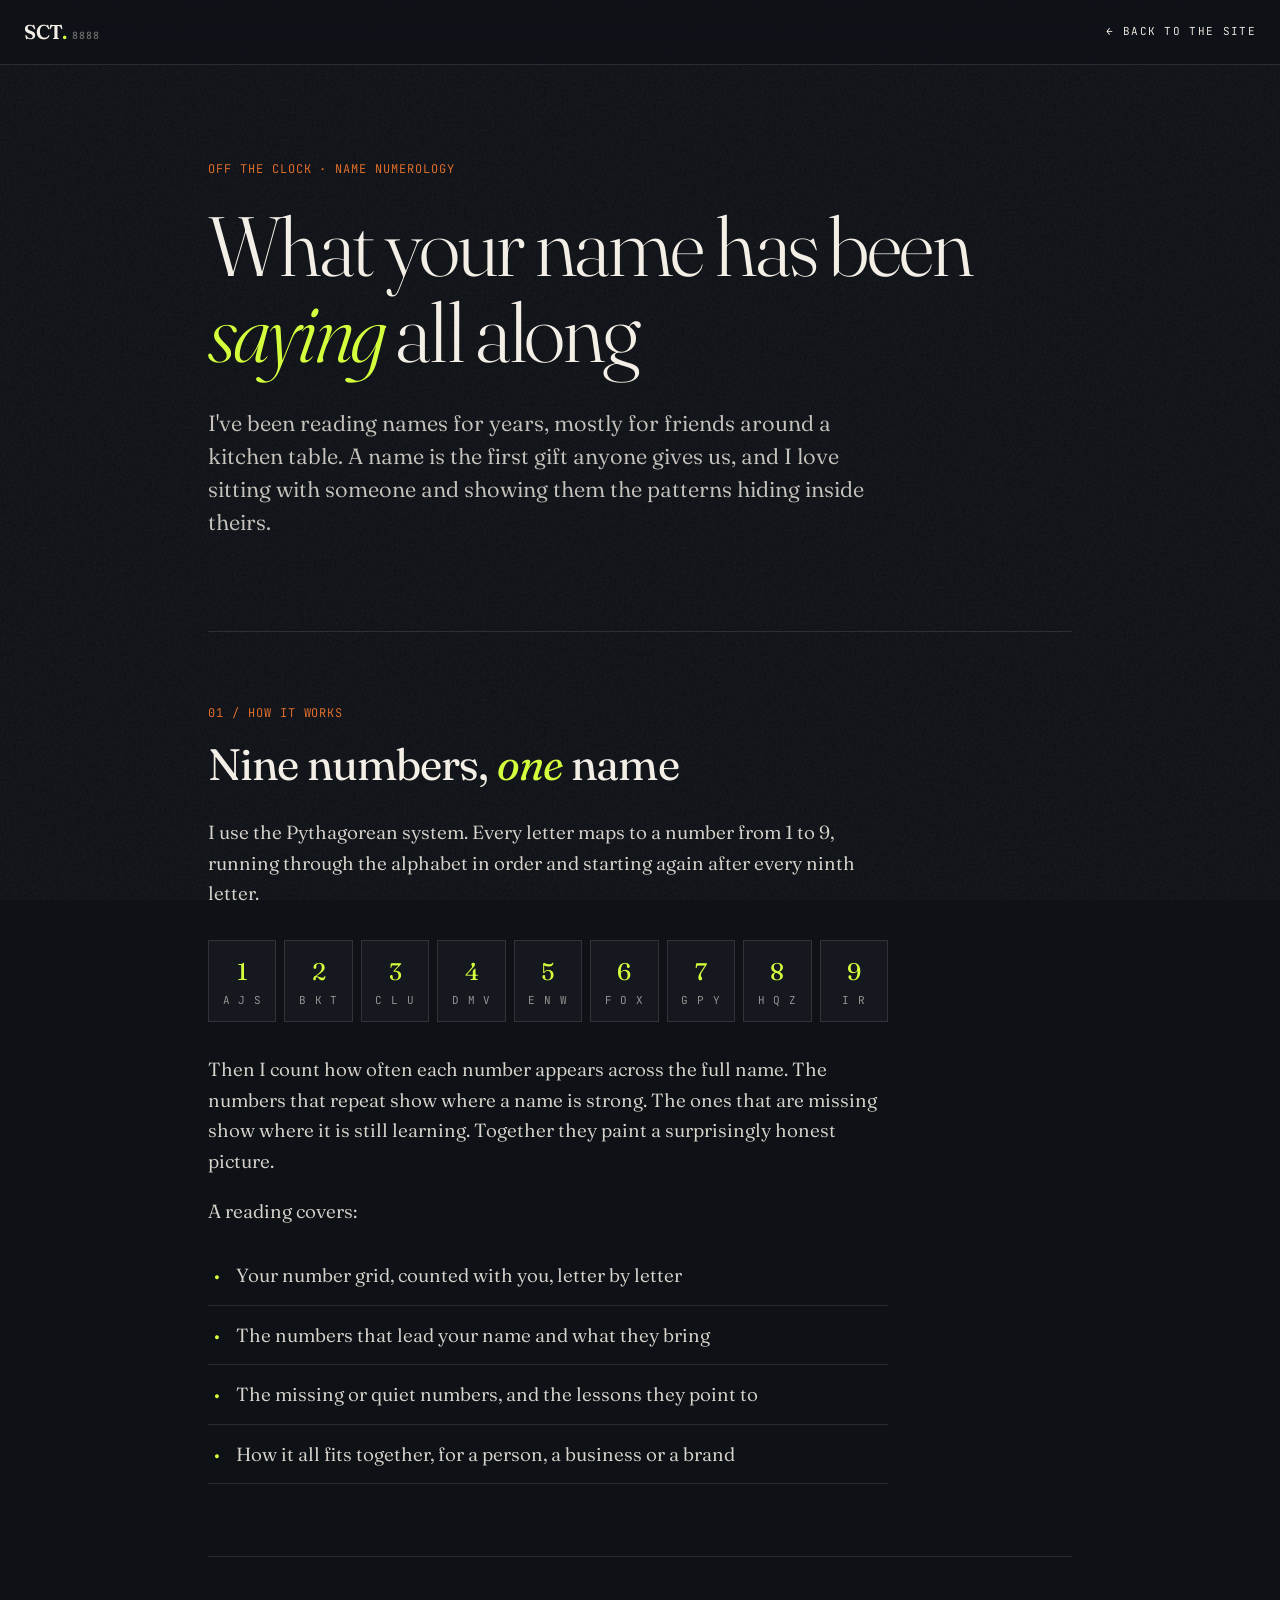
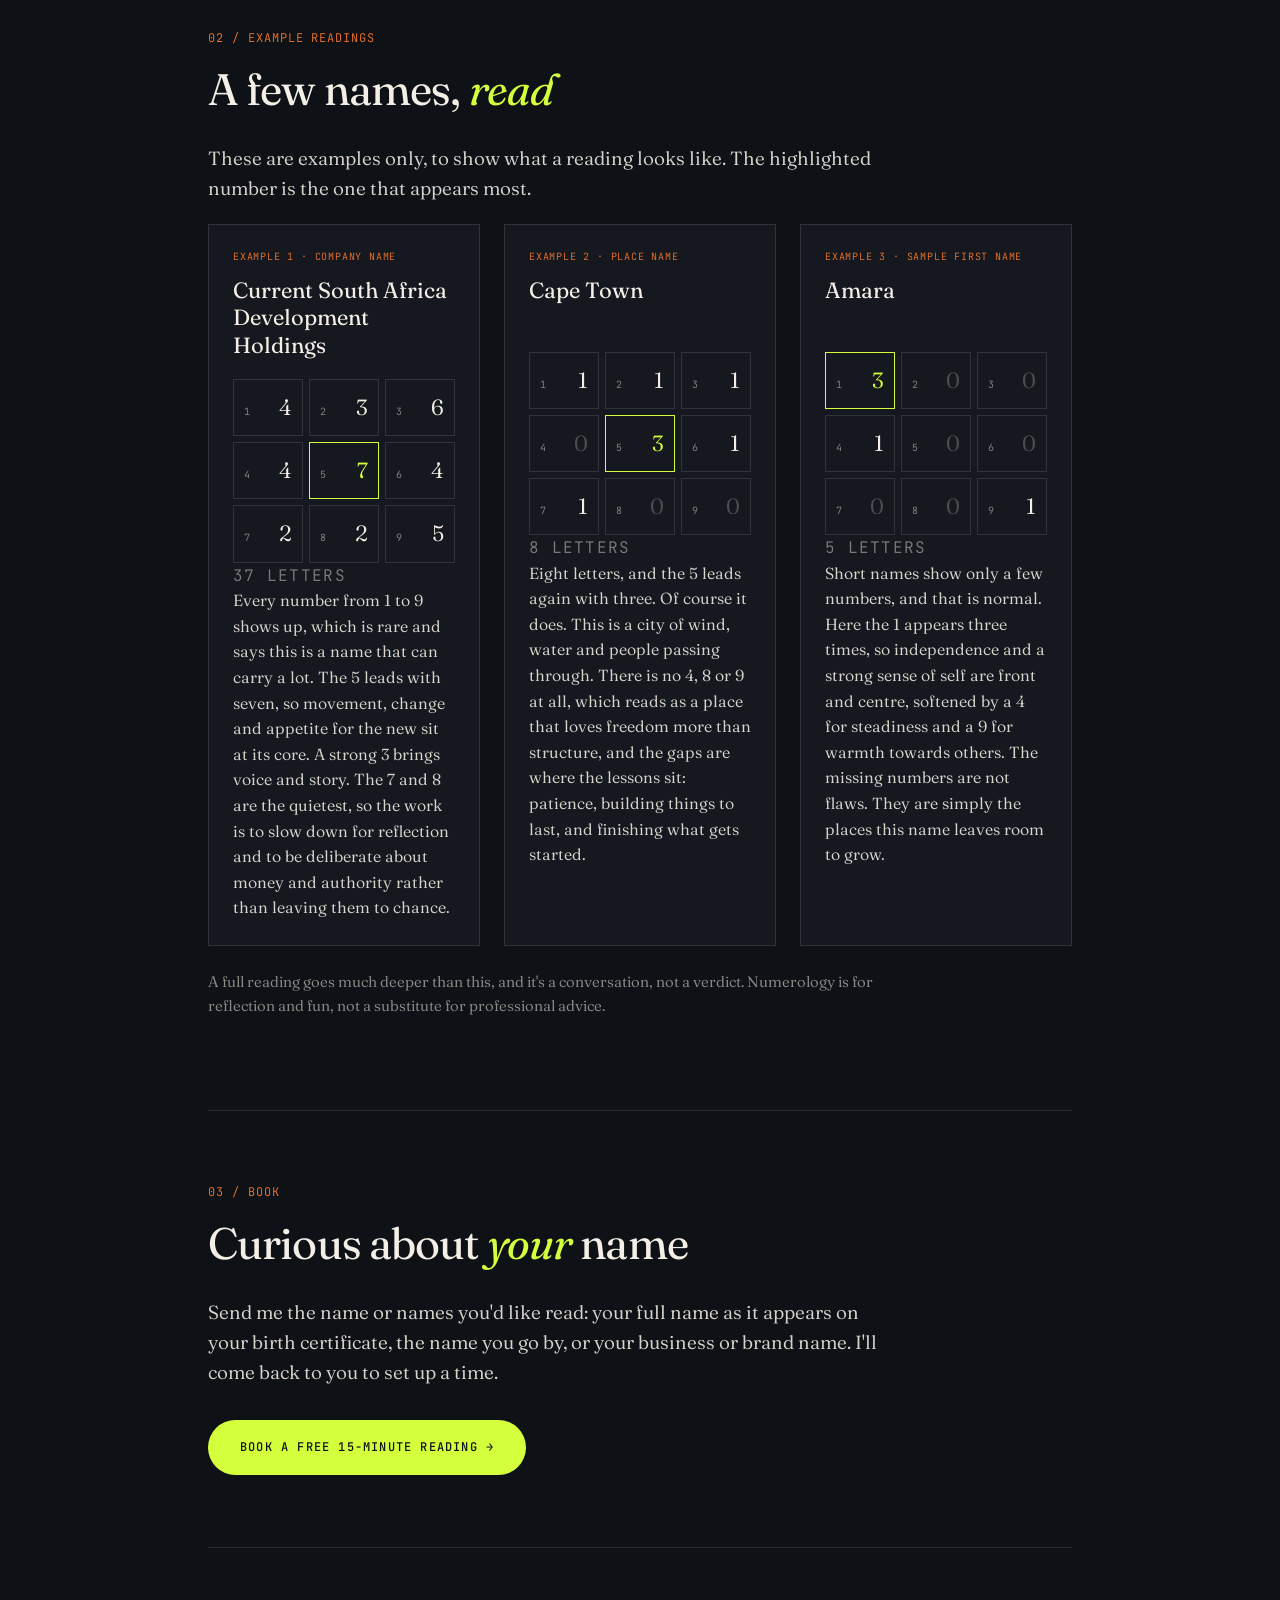
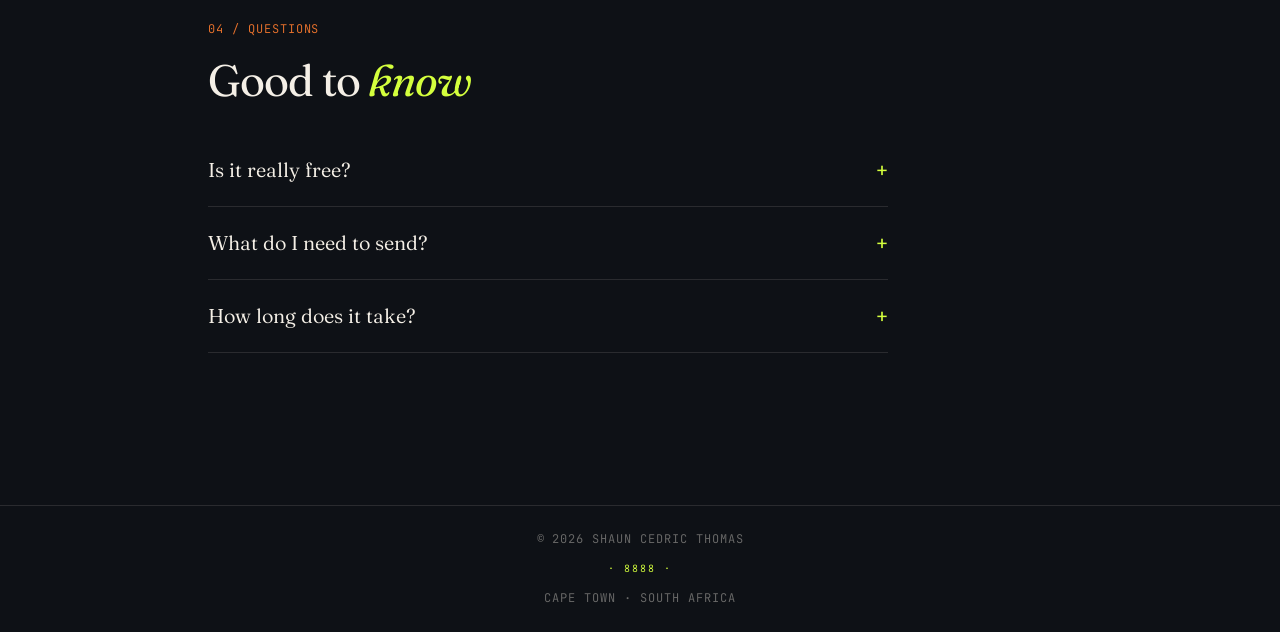
==== numerology/index.html @ f0918542 "Draft: standalone /numerology page and subtle Off the Clock link" ====
<!DOCTYPE html>
<html lang="en">
<head>
<meta charset="UTF-8" />
<meta name="viewport" content="width=device-width, initial-scale=1.0" />
<meta name="color-scheme" content="dark" />
<meta name="theme-color" content="#0E1116" />
<meta name="robots" content="noindex" />
<title>Name numerology readings | Shaun Cedric Thomas</title>
<meta name="description" content="Free 15-minute name numerology readings with Shaun Cedric Thomas, using the Pythagorean system." />
<link rel="canonical" href="https://shauncedricthomas.com/numerology/" />
<link rel="icon" type="image/png" sizes="32x32" href="../images/favicon-32.png" />
<link rel="apple-touch-icon" sizes="180x180" href="../images/apple-touch-icon.png" />
<link rel="preconnect" href="https://fonts.googleapis.com">
<link rel="preconnect" href="https://fonts.gstatic.com" crossorigin>
<link href="https://fonts.googleapis.com/css2?family=Fraunces:ital,opsz,wght@0,9..144,300..900;1,9..144,300..900&family=JetBrains+Mono:wght@400;500&display=swap" rel="stylesheet">
<style>
  :root { --ink:#0E1116; --paper:#F4EFE6; --acid:#D4FF3D; --amber:#E8722C; --line:rgba(244,239,230,0.12); color-scheme: dark; }
  * { box-sizing: border-box; margin: 0; padding: 0; }
  html { scroll-behavior: smooth; background: #0E1116; }
  body { background: var(--ink) !important; color: var(--paper) !important; font-family: 'Fraunces', Georgia, serif; font-weight: 350; font-size: 19px; line-height: 1.6; overflow-x: hidden; -webkit-font-smoothing: antialiased; }
  body::before { content:''; position:fixed; inset:0; pointer-events:none; z-index:1; opacity:0.06; background-image:url("data:image/svg+xml;utf8,<svg viewBox='0 0 400 400' xmlns='http://www.w3.org/2000/svg'><filter id='n'><feTurbulence type='fractalNoise' baseFrequency='0.9'/></filter><rect width='100%25' height='100%25' filter='url(%23n)'/></svg>"); }
  .mono { font-family: 'JetBrains Mono', monospace; font-size: 12px; letter-spacing: 0.08em; text-transform: uppercase; }
  nav { position: fixed; top:0; left:0; right:0; z-index:100; padding: 24px 48px; display:flex; justify-content:space-between; align-items:center; backdrop-filter: blur(12px); background: rgba(14,17,22,0.7); border-bottom: 1px solid var(--line); }
  .logo { font-family: 'Fraunces', serif; font-weight: 600; font-size: 20px; letter-spacing: -0.02em; color: var(--paper); text-decoration: none; }
  .logo span { color: var(--acid); }
  .logo small { font-family: 'JetBrains Mono', monospace; font-size: 10px; color: rgba(244,239,230,0.4); margin-left: 6px; letter-spacing: 0.1em; }
  .back-link { color: var(--paper); text-decoration: none; font-family: 'JetBrains Mono', monospace; font-size: 11px; letter-spacing: 0.12em; text-transform: uppercase; transition: color 0.3s ease; }
  .back-link:hover { color: var(--acid); }
  footer { padding: 32px 48px; border-top: 1px solid var(--line); display: flex; justify-content: space-between; align-items: center; color: rgba(244,239,230,0.4); position: relative; z-index: 2; }
  .signature { color: var(--acid); font-family: 'JetBrains Mono', monospace; font-size: 10px; letter-spacing: 0.2em; }
    nav { padding: 16px 24px; }
    footer { padding: 24px; flex-direction: column; gap: 12px; text-align: center; }
  nav { justify-content: space-between; }
  main { max-width: 960px; margin: 0 auto; padding: 160px 48px 80px; position: relative; z-index: 2; }
  .eyebrow { color: var(--amber); margin-bottom: 24px; display: block; }
  h1 { font-family: 'Fraunces', serif; font-weight: 300; font-size: clamp(44px, 7vw, 84px); line-height: 1.02; letter-spacing: -0.03em; margin-bottom: 32px; }
  h1 em, h2 em { font-style: italic; color: var(--acid); }
  .intro { font-size: 22px; line-height: 1.5; color: rgba(244,239,230,0.8); max-width: 680px; }
  section { padding: 72px 0; border-top: 1px solid var(--line); }
  section:first-of-type { border-top: 0; padding-top: 0; }
  .section-num { color: var(--amber); margin-bottom: 16px; display: block; }
  h2 { font-family: 'Fraunces', serif; font-weight: 400; font-size: clamp(30px, 4vw, 44px); line-height: 1.15; letter-spacing: -0.02em; margin-bottom: 28px; }
  section p { max-width: 680px; color: rgba(244,239,230,0.88); margin-bottom: 20px; }
  .map { display: grid; grid-template-columns: repeat(9, 1fr); gap: 8px; margin: 32px 0; max-width: 680px; }
  .map div { border: 1px solid var(--line); padding: 12px 6px; text-align: center; background: #15191F; }
  .map b { display: block; font-family: 'Fraunces', serif; font-weight: 400; font-size: 24px; color: var(--acid); }
  .map span { font-family: 'JetBrains Mono', monospace; font-size: 11px; color: rgba(244,239,230,0.6); letter-spacing: 0.08em; line-height: 1.6; display: block; }
  .covers { list-style: none; max-width: 680px; }
  .covers li { padding: 14px 0 14px 28px; border-bottom: 1px solid var(--line); position: relative; color: rgba(244,239,230,0.88); }
  .covers li::before { content: '·'; position: absolute; left: 6px; color: var(--acid); font-weight: 700; }
  .examples { display: grid; grid-template-columns: repeat(3, 1fr); gap: 24px; margin-top: 16px; }
  .example { border: 1px solid var(--line); background: #15191F; padding: 24px; transition: transform 0.4s ease, border-color 0.4s ease; }
  .example:hover { transform: translateY(-4px); border-color: var(--acid); }
  .example-label { color: var(--amber); font-size: 10px; margin-bottom: 12px; }
  .example h3 { font-family: 'Fraunces', serif; font-weight: 400; font-size: 22px; line-height: 1.25; margin-bottom: 20px; min-height: 2.5em; }
  .grid { display: grid; grid-template-columns: repeat(3, 1fr); gap: 6px; }
  .cell { border: 1px solid var(--line); padding: 10px; display: flex; justify-content: space-between; align-items: baseline; }
  .cell .num { color: rgba(244,239,230,0.5); font-size: 10px; }
  .cell .count { font-family: 'Fraunces', serif; font-size: 22px; color: var(--paper); }
  .cell.empty .count { color: rgba(244,239,230,0.25); }
  .cell.peak { border-color: var(--acid); }
  .cell.peak .count { color: var(--acid); }
  .letters { color: rgba(244,239,230,0.45); font-size: 10px; margin: 12px 0 16px; }
  .example p { font-size: 16px; line-height: 1.6; margin: 0; }
  .note { font-size: 15px; color: rgba(244,239,230,0.55); margin-top: 24px; }
  .cta { text-align: left; }
  .cta-button { display: inline-flex; align-items: center; gap: 12px; padding: 18px 32px; border-radius: 100px; background: var(--acid); color: var(--ink); text-decoration: none; font-family: 'JetBrains Mono', monospace; font-size: 12px; letter-spacing: 0.1em; text-transform: uppercase; font-weight: 500; transition: transform 0.3s ease; margin-top: 12px; }
  .cta-button:hover { transform: translateY(-2px); }
  details { border-bottom: 1px solid var(--line); max-width: 680px; }
  summary { cursor: pointer; padding: 20px 0; font-size: 20px; list-style: none; display: flex; justify-content: space-between; gap: 16px; }
  summary::-webkit-details-marker { display: none; }
  summary::after { content: '+'; color: var(--acid); font-family: 'JetBrains Mono', monospace; }
  details[open] summary::after { content: '−'; }
  details p { padding-bottom: 20px; margin: 0; font-size: 17px; }
  @media (max-width: 880px) { .examples { grid-template-columns: 1fr; } .example h3 { min-height: 0; } }
  @media (max-width: 720px) {
    nav { padding: 16px 24px; }
    main { padding: 120px 24px 60px; }
    .intro { font-size: 18px; }
    section { padding: 56px 0; }
    .map { grid-template-columns: repeat(3, 1fr); }
    footer { padding: 24px; flex-direction: column; gap: 12px; text-align: center; }
  }

</style>
</head>
<body>
<nav><a href="../" class="logo">SCT<span>.</span><small>8888</small></a><a href="../#off-clock" class="back-link">← Back to the site</a></nav>
<main>
  <section class="hero" aria-labelledby="hero-heading">
    <span class="mono eyebrow">Off the clock · Name numerology</span>
    <h1 id="hero-heading">What your name has been <em>saying</em> all along</h1>
    <p class="intro">I've been reading names for years, mostly for friends around a kitchen table. A name is the first gift anyone gives us, and I love sitting with someone and showing them the patterns hiding inside theirs.</p>
  </section>

  <section aria-labelledby="how-heading">
    <span class="mono section-num">01 / How it works</span>
    <h2 id="how-heading">Nine numbers, <em>one</em> name</h2>
    <p>I use the Pythagorean system. Every letter maps to a number from 1 to 9, running through the alphabet in order and starting again after every ninth letter.</p>
    <div class="map" aria-label="Pythagorean letter chart">
      <div><b>1</b><span>A J S</span></div><div><b>2</b><span>B K T</span></div><div><b>3</b><span>C L U</span></div>
      <div><b>4</b><span>D M V</span></div><div><b>5</b><span>E N W</span></div><div><b>6</b><span>F O X</span></div>
      <div><b>7</b><span>G P Y</span></div><div><b>8</b><span>H Q Z</span></div><div><b>9</b><span>I R</span></div>
    </div>
    <p>Then I count how often each number appears across the full name. The numbers that repeat show where a name is strong. The ones that are missing show where it is still learning. Together they paint a surprisingly honest picture.</p>
    <p>A reading covers:</p>
    <ul class="covers">
      <li>Your number grid, counted with you, letter by letter</li>
      <li>The numbers that lead your name and what they bring</li>
      <li>The missing or quiet numbers, and the lessons they point to</li>
      <li>How it all fits together, for a person, a business or a brand</li>
    </ul>
  </section>

  <section aria-labelledby="examples-heading">
    <span class="mono section-num">02 / Example readings</span>
    <h2 id="examples-heading">A few names, <em>read</em></h2>
    <p>These are examples only, to show what a reading looks like. The highlighted number is the one that appears most.</p>
    <div class="examples">
      <article class="example">
        <div class="mono example-label">Example 1 · Company name</div>
        <h3>Current South Africa Development Holdings</h3>
        <div class="grid" role="img" aria-label="Counts for numbers 1 to 9: 4, 3, 6, 4, 7, 4, 2, 2, 5"><div class="cell"><span class="mono num">1</span><span class="count">4</span></div><div class="cell"><span class="mono num">2</span><span class="count">3</span></div><div class="cell"><span class="mono num">3</span><span class="count">6</span></div><div class="cell"><span class="mono num">4</span><span class="count">4</span></div><div class="cell peak"><span class="mono num">5</span><span class="count">7</span></div><div class="cell"><span class="mono num">6</span><span class="count">4</span></div><div class="cell"><span class="mono num">7</span><span class="count">2</span></div><div class="cell"><span class="mono num">8</span><span class="count">2</span></div><div class="cell"><span class="mono num">9</span><span class="count">5</span></div></div><p class="mono letters">37 letters</p>
        <p>Every number from 1 to 9 shows up, which is rare and says this is a name that can carry a lot. The 5 leads with seven, so movement, change and appetite for the new sit at its core. A strong 3 brings voice and story. The 7 and 8 are the quietest, so the work is to slow down for reflection and to be deliberate about money and authority rather than leaving them to chance.</p>
      </article>
      <article class="example">
        <div class="mono example-label">Example 2 · Place name</div>
        <h3>Cape Town</h3>
        <div class="grid" role="img" aria-label="Counts for numbers 1 to 9: 1, 1, 1, 0, 3, 1, 1, 0, 0"><div class="cell"><span class="mono num">1</span><span class="count">1</span></div><div class="cell"><span class="mono num">2</span><span class="count">1</span></div><div class="cell"><span class="mono num">3</span><span class="count">1</span></div><div class="cell empty"><span class="mono num">4</span><span class="count">0</span></div><div class="cell peak"><span class="mono num">5</span><span class="count">3</span></div><div class="cell"><span class="mono num">6</span><span class="count">1</span></div><div class="cell"><span class="mono num">7</span><span class="count">1</span></div><div class="cell empty"><span class="mono num">8</span><span class="count">0</span></div><div class="cell empty"><span class="mono num">9</span><span class="count">0</span></div></div><p class="mono letters">8 letters</p>
        <p>Eight letters, and the 5 leads again with three. Of course it does. This is a city of wind, water and people passing through. There is no 4, 8 or 9 at all, which reads as a place that loves freedom more than structure, and the gaps are where the lessons sit: patience, building things to last, and finishing what gets started.</p>
      </article>
      <article class="example">
        <div class="mono example-label">Example 3 · Sample first name</div>
        <h3>Amara</h3>
        <div class="grid" role="img" aria-label="Counts for numbers 1 to 9: 3, 0, 0, 1, 0, 0, 0, 0, 1"><div class="cell peak"><span class="mono num">1</span><span class="count">3</span></div><div class="cell empty"><span class="mono num">2</span><span class="count">0</span></div><div class="cell empty"><span class="mono num">3</span><span class="count">0</span></div><div class="cell"><span class="mono num">4</span><span class="count">1</span></div><div class="cell empty"><span class="mono num">5</span><span class="count">0</span></div><div class="cell empty"><span class="mono num">6</span><span class="count">0</span></div><div class="cell empty"><span class="mono num">7</span><span class="count">0</span></div><div class="cell empty"><span class="mono num">8</span><span class="count">0</span></div><div class="cell"><span class="mono num">9</span><span class="count">1</span></div></div><p class="mono letters">5 letters</p>
        <p>Short names show only a few numbers, and that is normal. Here the 1 appears three times, so independence and a strong sense of self are front and centre, softened by a 4 for steadiness and a 9 for warmth towards others. The missing numbers are not flaws. They are simply the places this name leaves room to grow.</p>
      </article>
    </div>
    <p class="note">A full reading goes much deeper than this, and it's a conversation, not a verdict. Numerology is for reflection and fun, not a substitute for professional advice.</p>
  </section>

  <section class="cta" aria-labelledby="cta-heading">
    <span class="mono section-num">03 / Book</span>
    <h2 id="cta-heading">Curious about <em>your</em> name</h2>
    <p>Send me the name or names you'd like read: your full name as it appears on your birth certificate, the name you go by, or your business or brand name. I'll come back to you to set up a time.</p>
    <a class="cta-button" href="mailto:shaunthomasconsulting@gmail.com?subject=Free%20numerology%20reading&body=Hi%20Shaun%2C%0A%0AThe%20name(s)%20I%27d%20like%20read%3A%0A%0A">Book a free 15-minute reading →</a>
  </section>

  <section aria-labelledby="faq-heading">
    <span class="mono section-num">04 / Questions</span>
    <h2 id="faq-heading">Good to <em>know</em></h2>
    <details>
      <summary>Is it really free?</summary>
      <p>Yes. It's 15 minutes, there's no payment and no catch. I do it because I enjoy it.</p>
    </details>
    <details>
      <summary>What do I need to send?</summary>
      <p>Just the name or names you want read. For a person, the full birth name works best, plus the name you use every day if it's different. For a business, the registered name and the trading name if they differ.</p>
    </details>
    <details>
      <summary>How long does it take?</summary>
      <p>The reading itself is 15 minutes on a call. I'll usually reply within a few days to find a time that suits you.</p>
    </details>
  </section>
</main>
<footer>
  <div class="mono">© 2026 Shaun Cedric Thomas</div>
  <div class="signature mono">· 8888 ·</div>
  <div class="mono">Cape Town · South Africa</div>
</footer>
</body>
</html>
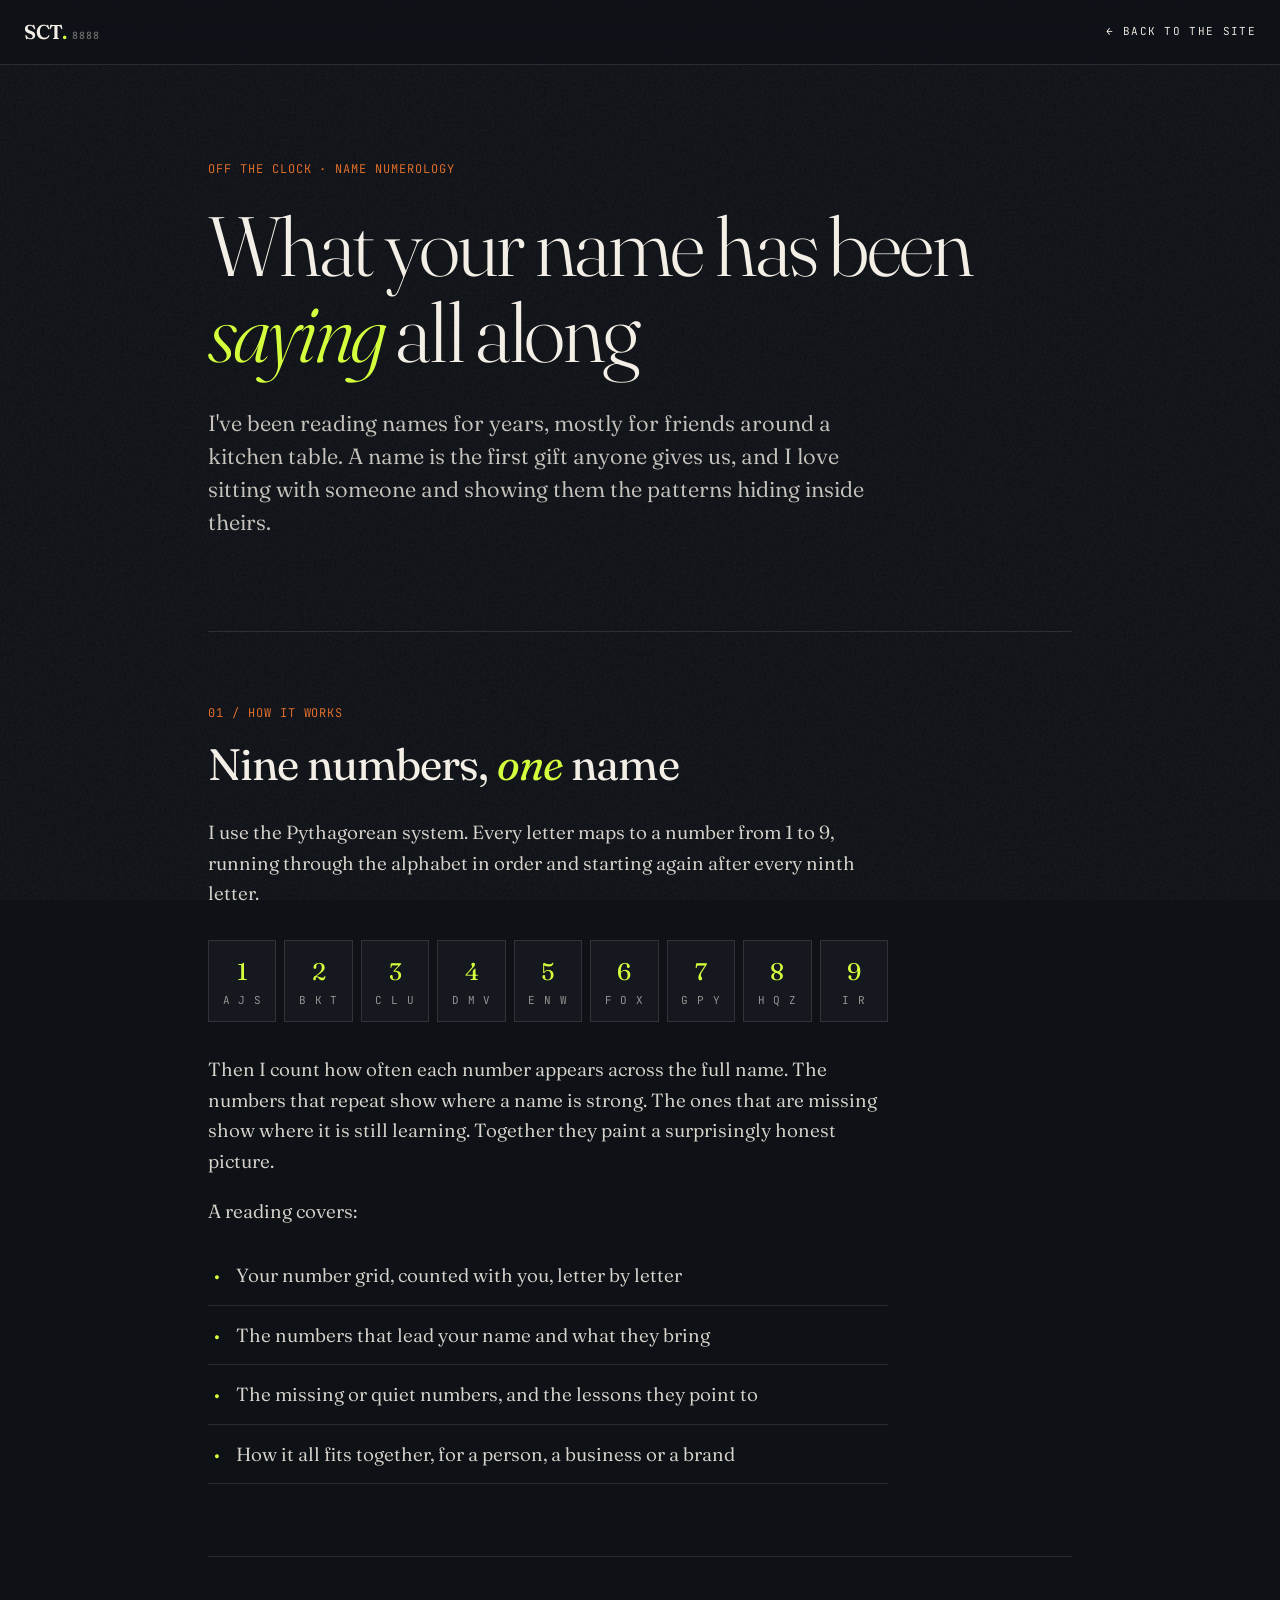
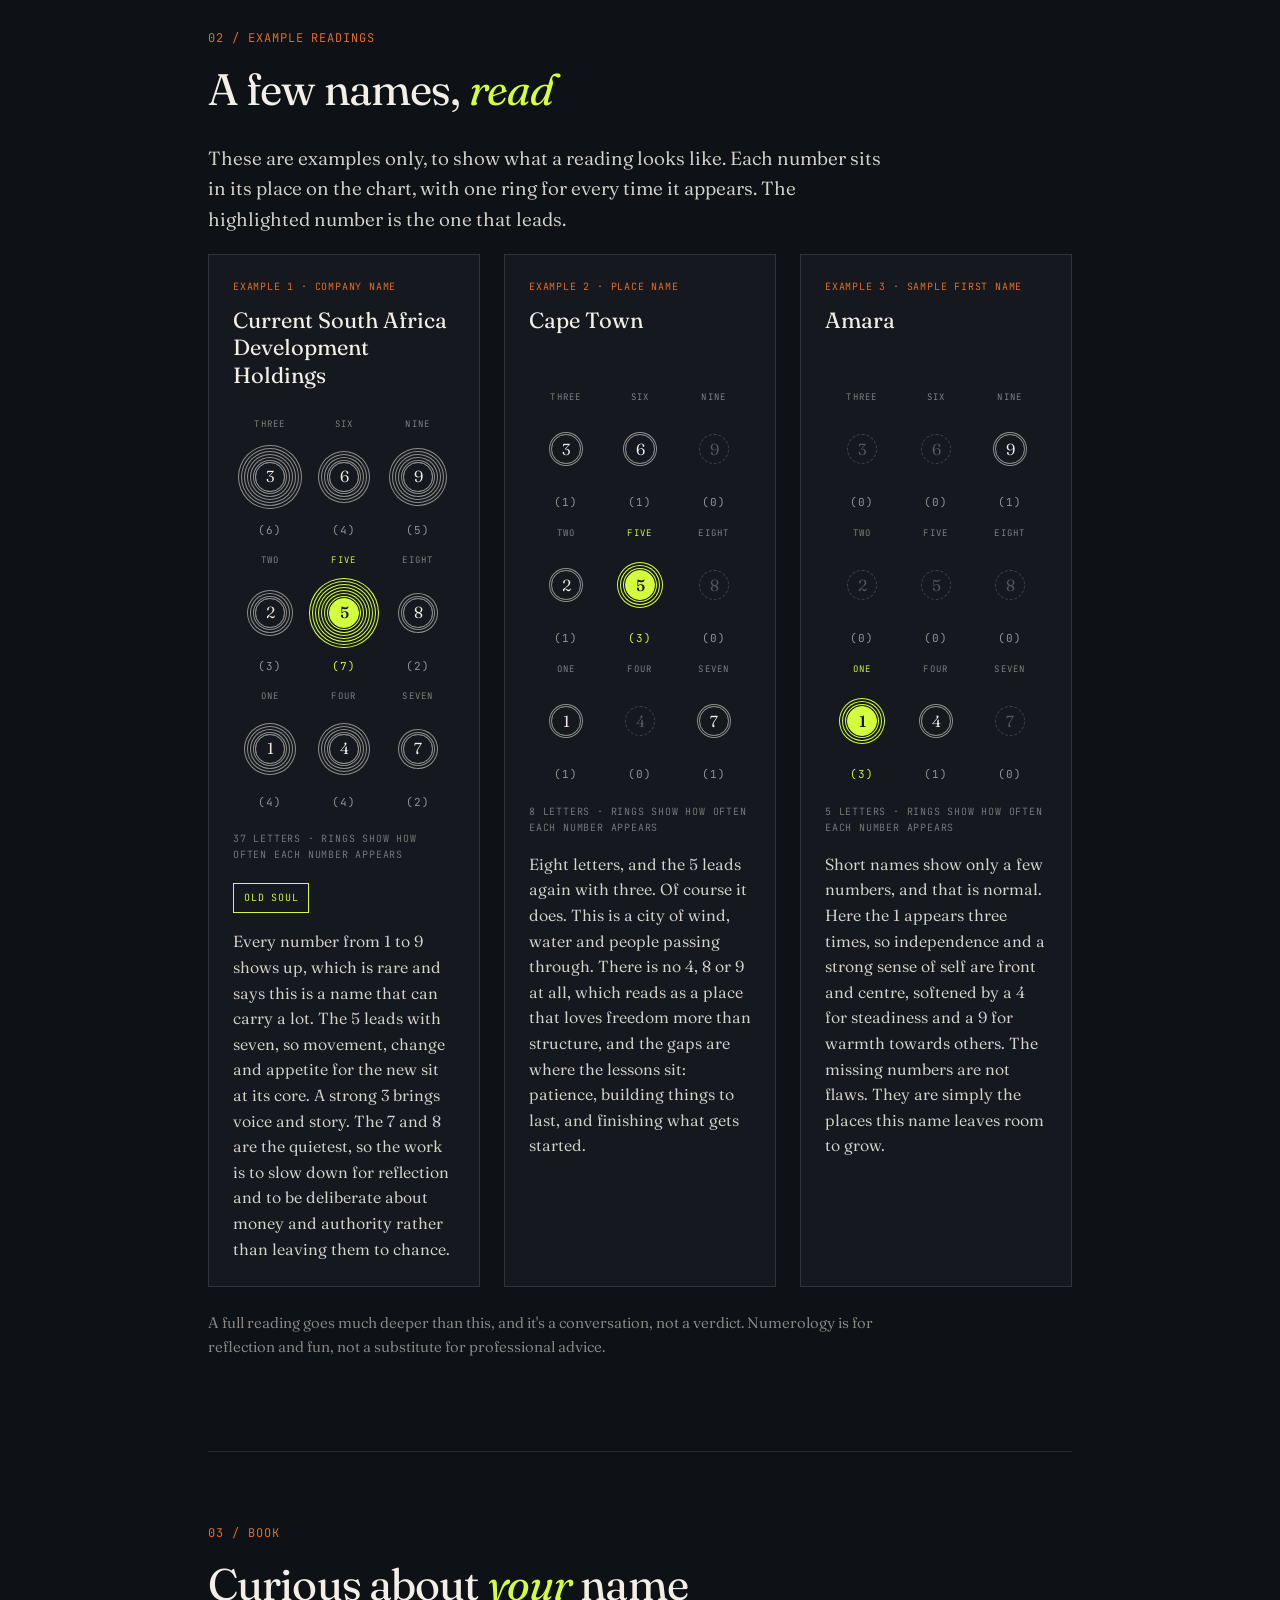
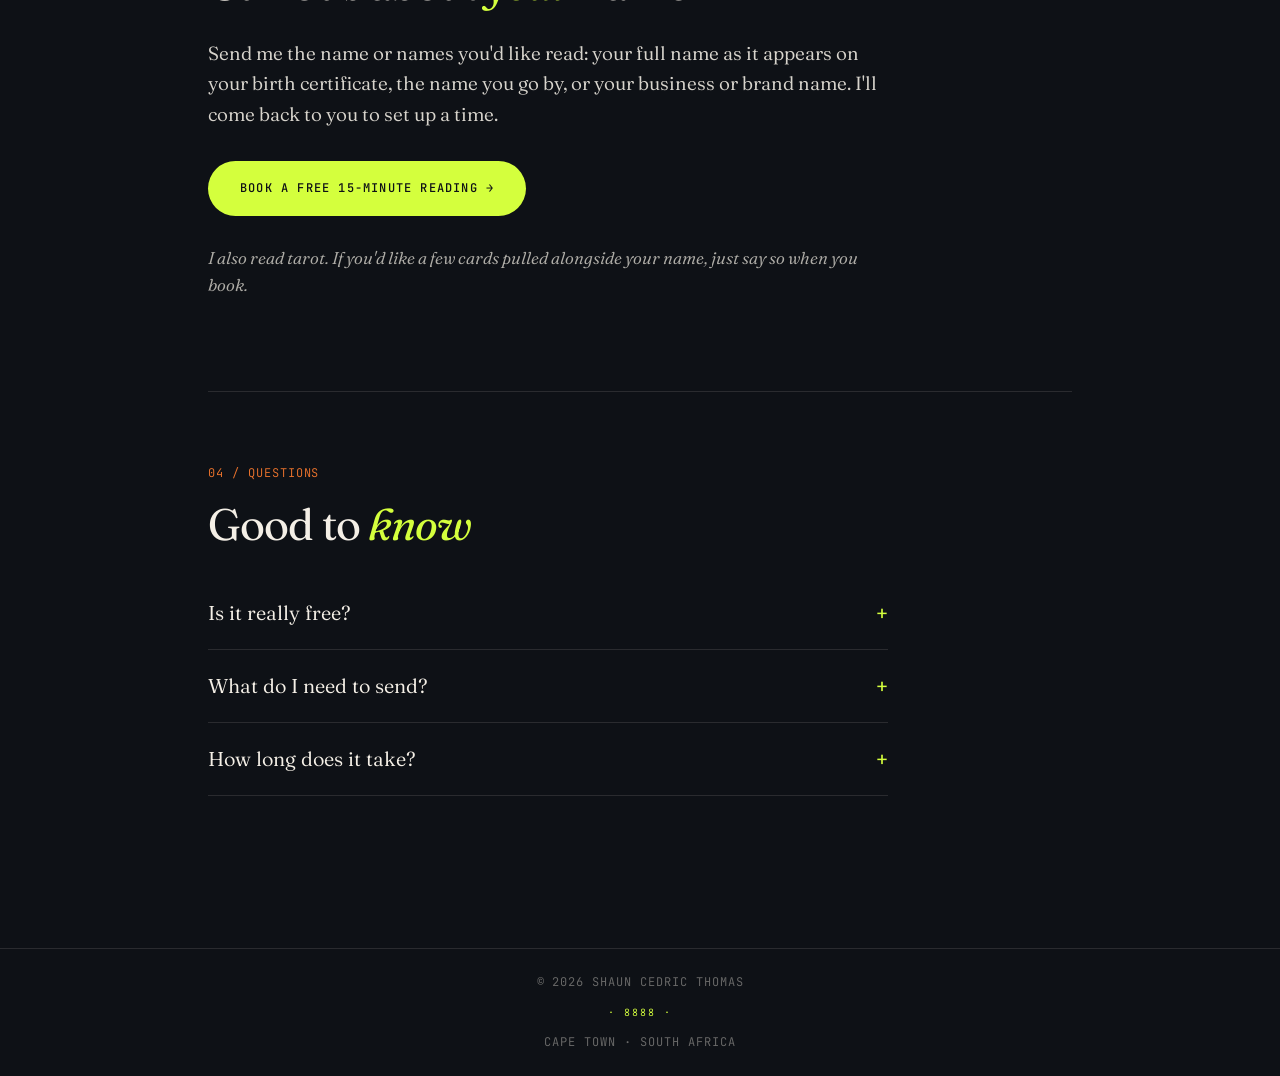
==== commit 0c70edee: "Draft numerology: ring charts in Shaun's 3-6-9 matrix layout, tarot teaser in Book section" ====
--- a/numerology/index.html
+++ b/numerology/index.html
@@ -54,14 +54,18 @@
   .example:hover { transform: translateY(-4px); border-color: var(--acid); }
   .example-label { color: var(--amber); font-size: 10px; margin-bottom: 12px; }
   .example h3 { font-family: 'Fraunces', serif; font-weight: 400; font-size: 22px; line-height: 1.25; margin-bottom: 20px; min-height: 2.5em; }
-  .grid { display: grid; grid-template-columns: repeat(3, 1fr); gap: 6px; }
-  .cell { border: 1px solid var(--line); padding: 10px; display: flex; justify-content: space-between; align-items: baseline; }
-  .cell .num { color: rgba(244,239,230,0.5); font-size: 10px; }
-  .cell .count { font-family: 'Fraunces', serif; font-size: 22px; color: var(--paper); }
-  .cell.empty .count { color: rgba(244,239,230,0.25); }
-  .cell.peak { border-color: var(--acid); }
-  .cell.peak .count { color: var(--acid); }
-  .letters { color: rgba(244,239,230,0.45); font-size: 10px; margin: 12px 0 16px; }
+  .example { --card: #15191F; }
+  .chart { display: grid; grid-template-columns: repeat(3, 1fr); row-gap: 14px; justify-items: center; padding: 8px 0; }
+  .cell { display: flex; flex-direction: column; align-items: center; gap: 8px; min-height: 104px; justify-content: center; }
+  .cell .word { font-size: 9px; letter-spacing: 0.14em; color: rgba(244,239,230,0.5); }
+  .ring { width: 30px; height: 30px; border-radius: 50%; border: 1px solid rgba(244,239,230,0.55); display: flex; align-items: center; justify-content: center; font-family: 'Fraunces', serif; font-size: 16px; color: var(--paper); margin: 22px 0; }
+  .ring.zero { border-style: dashed; border-color: rgba(244,239,230,0.2); color: rgba(244,239,230,0.3); }
+  .ring.lead { background: var(--acid); border-color: var(--acid); color: var(--ink); font-weight: 500; }
+  .cell .count { font-size: 11px; color: rgba(244,239,230,0.6); }
+  .cell:has(.lead) .count, .cell:has(.lead) .word { color: var(--acid); }
+  .example .letters { color: rgba(244,239,230,0.45); font-size: 10px; margin: 12px 0 16px; line-height: 1.6; }
+  .soul { display: inline-block; border: 1px solid var(--acid); color: var(--acid); padding: 6px 10px; font-size: 10px; margin-bottom: 16px; }
+  .tarot { font-size: 17px; color: rgba(244,239,230,0.7); margin-top: 28px; font-style: italic; }
   .example p { font-size: 16px; line-height: 1.6; margin: 0; }
   .note { font-size: 15px; color: rgba(244,239,230,0.55); margin-top: 24px; }
   .cta { text-align: left; }
@@ -116,24 +120,24 @@
   <section aria-labelledby="examples-heading">
     <span class="mono section-num">02 / Example readings</span>
     <h2 id="examples-heading">A few names, <em>read</em></h2>
-    <p>These are examples only, to show what a reading looks like. The highlighted number is the one that appears most.</p>
+    <p>These are examples only, to show what a reading looks like. Each number sits in its place on the chart, with one ring for every time it appears. The highlighted number is the one that leads.</p>
     <div class="examples">
       <article class="example">
         <div class="mono example-label">Example 1 · Company name</div>
         <h3>Current South Africa Development Holdings</h3>
-        <div class="grid" role="img" aria-label="Counts for numbers 1 to 9: 4, 3, 6, 4, 7, 4, 2, 2, 5"><div class="cell"><span class="mono num">1</span><span class="count">4</span></div><div class="cell"><span class="mono num">2</span><span class="count">3</span></div><div class="cell"><span class="mono num">3</span><span class="count">6</span></div><div class="cell"><span class="mono num">4</span><span class="count">4</span></div><div class="cell peak"><span class="mono num">5</span><span class="count">7</span></div><div class="cell"><span class="mono num">6</span><span class="count">4</span></div><div class="cell"><span class="mono num">7</span><span class="count">2</span></div><div class="cell"><span class="mono num">8</span><span class="count">2</span></div><div class="cell"><span class="mono num">9</span><span class="count">5</span></div></div><p class="mono letters">37 letters</p>
+        <div class="chart" role="img" aria-label="Number chart for Current South Africa Development Holdings. One: 4; Two: 3; Three: 6; Four: 4; Five: 7; Six: 4; Seven: 2; Eight: 2; Nine: 5"><div class="cell"><span class="mono word">THREE</span><span class="ring" style="box-shadow: 0 0 0 1px var(--card), 0 0 0 2px rgba(244,239,230,0.55), 0 0 0 4px var(--card), 0 0 0 5px rgba(244,239,230,0.55), 0 0 0 7px var(--card), 0 0 0 8px rgba(244,239,230,0.55), 0 0 0 10px var(--card), 0 0 0 11px rgba(244,239,230,0.55), 0 0 0 13px var(--card), 0 0 0 14px rgba(244,239,230,0.55), 0 0 0 16px var(--card), 0 0 0 17px rgba(244,239,230,0.55)">3</span><span class="mono count">(6)</span></div><div class="cell"><span class="mono word">SIX</span><span class="ring" style="box-shadow: 0 0 0 1px var(--card), 0 0 0 2px rgba(244,239,230,0.55), 0 0 0 4px var(--card), 0 0 0 5px rgba(244,239,230,0.55), 0 0 0 7px var(--card), 0 0 0 8px rgba(244,239,230,0.55), 0 0 0 10px var(--card), 0 0 0 11px rgba(244,239,230,0.55)">6</span><span class="mono count">(4)</span></div><div class="cell"><span class="mono word">NINE</span><span class="ring" style="box-shadow: 0 0 0 1px var(--card), 0 0 0 2px rgba(244,239,230,0.55), 0 0 0 4px var(--card), 0 0 0 5px rgba(244,239,230,0.55), 0 0 0 7px var(--card), 0 0 0 8px rgba(244,239,230,0.55), 0 0 0 10px var(--card), 0 0 0 11px rgba(244,239,230,0.55), 0 0 0 13px var(--card), 0 0 0 14px rgba(244,239,230,0.55)">9</span><span class="mono count">(5)</span></div><div class="cell"><span class="mono word">TWO</span><span class="ring" style="box-shadow: 0 0 0 1px var(--card), 0 0 0 2px rgba(244,239,230,0.55), 0 0 0 4px var(--card), 0 0 0 5px rgba(244,239,230,0.55), 0 0 0 7px var(--card), 0 0 0 8px rgba(244,239,230,0.55)">2</span><span class="mono count">(3)</span></div><div class="cell"><span class="mono word">FIVE</span><span class="ring lead" style="box-shadow: 0 0 0 1px var(--card), 0 0 0 2px var(--acid), 0 0 0 4px var(--card), 0 0 0 5px var(--acid), 0 0 0 7px var(--card), 0 0 0 8px var(--acid), 0 0 0 10px var(--card), 0 0 0 11px var(--acid), 0 0 0 13px var(--card), 0 0 0 14px var(--acid), 0 0 0 16px var(--card), 0 0 0 17px var(--acid), 0 0 0 19px var(--card), 0 0 0 20px var(--acid)">5</span><span class="mono count">(7)</span></div><div class="cell"><span class="mono word">EIGHT</span><span class="ring" style="box-shadow: 0 0 0 1px var(--card), 0 0 0 2px rgba(244,239,230,0.55), 0 0 0 4px var(--card), 0 0 0 5px rgba(244,239,230,0.55)">8</span><span class="mono count">(2)</span></div><div class="cell"><span class="mono word">ONE</span><span class="ring" style="box-shadow: 0 0 0 1px var(--card), 0 0 0 2px rgba(244,239,230,0.55), 0 0 0 4px var(--card), 0 0 0 5px rgba(244,239,230,0.55), 0 0 0 7px var(--card), 0 0 0 8px rgba(244,239,230,0.55), 0 0 0 10px var(--card), 0 0 0 11px rgba(244,239,230,0.55)">1</span><span class="mono count">(4)</span></div><div class="cell"><span class="mono word">FOUR</span><span class="ring" style="box-shadow: 0 0 0 1px var(--card), 0 0 0 2px rgba(244,239,230,0.55), 0 0 0 4px var(--card), 0 0 0 5px rgba(244,239,230,0.55), 0 0 0 7px var(--card), 0 0 0 8px rgba(244,239,230,0.55), 0 0 0 10px var(--card), 0 0 0 11px rgba(244,239,230,0.55)">4</span><span class="mono count">(4)</span></div><div class="cell"><span class="mono word">SEVEN</span><span class="ring" style="box-shadow: 0 0 0 1px var(--card), 0 0 0 2px rgba(244,239,230,0.55), 0 0 0 4px var(--card), 0 0 0 5px rgba(244,239,230,0.55)">7</span><span class="mono count">(2)</span></div></div><p class="mono letters">37 letters · rings show how often each number appears</p><span class="mono soul">Old soul</span>
         <p>Every number from 1 to 9 shows up, which is rare and says this is a name that can carry a lot. The 5 leads with seven, so movement, change and appetite for the new sit at its core. A strong 3 brings voice and story. The 7 and 8 are the quietest, so the work is to slow down for reflection and to be deliberate about money and authority rather than leaving them to chance.</p>
       </article>
       <article class="example">
         <div class="mono example-label">Example 2 · Place name</div>
         <h3>Cape Town</h3>
-        <div class="grid" role="img" aria-label="Counts for numbers 1 to 9: 1, 1, 1, 0, 3, 1, 1, 0, 0"><div class="cell"><span class="mono num">1</span><span class="count">1</span></div><div class="cell"><span class="mono num">2</span><span class="count">1</span></div><div class="cell"><span class="mono num">3</span><span class="count">1</span></div><div class="cell empty"><span class="mono num">4</span><span class="count">0</span></div><div class="cell peak"><span class="mono num">5</span><span class="count">3</span></div><div class="cell"><span class="mono num">6</span><span class="count">1</span></div><div class="cell"><span class="mono num">7</span><span class="count">1</span></div><div class="cell empty"><span class="mono num">8</span><span class="count">0</span></div><div class="cell empty"><span class="mono num">9</span><span class="count">0</span></div></div><p class="mono letters">8 letters</p>
+        <div class="chart" role="img" aria-label="Number chart for Cape Town. One: 1; Two: 1; Three: 1; Four: 0; Five: 3; Six: 1; Seven: 1; Eight: 0; Nine: 0"><div class="cell"><span class="mono word">THREE</span><span class="ring" style="box-shadow: 0 0 0 1px var(--card), 0 0 0 2px rgba(244,239,230,0.55)">3</span><span class="mono count">(1)</span></div><div class="cell"><span class="mono word">SIX</span><span class="ring" style="box-shadow: 0 0 0 1px var(--card), 0 0 0 2px rgba(244,239,230,0.55)">6</span><span class="mono count">(1)</span></div><div class="cell"><span class="mono word">NINE</span><span class="ring zero">9</span><span class="mono count">(0)</span></div><div class="cell"><span class="mono word">TWO</span><span class="ring" style="box-shadow: 0 0 0 1px var(--card), 0 0 0 2px rgba(244,239,230,0.55)">2</span><span class="mono count">(1)</span></div><div class="cell"><span class="mono word">FIVE</span><span class="ring lead" style="box-shadow: 0 0 0 1px var(--card), 0 0 0 2px var(--acid), 0 0 0 4px var(--card), 0 0 0 5px var(--acid), 0 0 0 7px var(--card), 0 0 0 8px var(--acid)">5</span><span class="mono count">(3)</span></div><div class="cell"><span class="mono word">EIGHT</span><span class="ring zero">8</span><span class="mono count">(0)</span></div><div class="cell"><span class="mono word">ONE</span><span class="ring" style="box-shadow: 0 0 0 1px var(--card), 0 0 0 2px rgba(244,239,230,0.55)">1</span><span class="mono count">(1)</span></div><div class="cell"><span class="mono word">FOUR</span><span class="ring zero">4</span><span class="mono count">(0)</span></div><div class="cell"><span class="mono word">SEVEN</span><span class="ring" style="box-shadow: 0 0 0 1px var(--card), 0 0 0 2px rgba(244,239,230,0.55)">7</span><span class="mono count">(1)</span></div></div><p class="mono letters">8 letters · rings show how often each number appears</p>
         <p>Eight letters, and the 5 leads again with three. Of course it does. This is a city of wind, water and people passing through. There is no 4, 8 or 9 at all, which reads as a place that loves freedom more than structure, and the gaps are where the lessons sit: patience, building things to last, and finishing what gets started.</p>
       </article>
       <article class="example">
         <div class="mono example-label">Example 3 · Sample first name</div>
         <h3>Amara</h3>
-        <div class="grid" role="img" aria-label="Counts for numbers 1 to 9: 3, 0, 0, 1, 0, 0, 0, 0, 1"><div class="cell peak"><span class="mono num">1</span><span class="count">3</span></div><div class="cell empty"><span class="mono num">2</span><span class="count">0</span></div><div class="cell empty"><span class="mono num">3</span><span class="count">0</span></div><div class="cell"><span class="mono num">4</span><span class="count">1</span></div><div class="cell empty"><span class="mono num">5</span><span class="count">0</span></div><div class="cell empty"><span class="mono num">6</span><span class="count">0</span></div><div class="cell empty"><span class="mono num">7</span><span class="count">0</span></div><div class="cell empty"><span class="mono num">8</span><span class="count">0</span></div><div class="cell"><span class="mono num">9</span><span class="count">1</span></div></div><p class="mono letters">5 letters</p>
+        <div class="chart" role="img" aria-label="Number chart for Amara. One: 3; Two: 0; Three: 0; Four: 1; Five: 0; Six: 0; Seven: 0; Eight: 0; Nine: 1"><div class="cell"><span class="mono word">THREE</span><span class="ring zero">3</span><span class="mono count">(0)</span></div><div class="cell"><span class="mono word">SIX</span><span class="ring zero">6</span><span class="mono count">(0)</span></div><div class="cell"><span class="mono word">NINE</span><span class="ring" style="box-shadow: 0 0 0 1px var(--card), 0 0 0 2px rgba(244,239,230,0.55)">9</span><span class="mono count">(1)</span></div><div class="cell"><span class="mono word">TWO</span><span class="ring zero">2</span><span class="mono count">(0)</span></div><div class="cell"><span class="mono word">FIVE</span><span class="ring zero">5</span><span class="mono count">(0)</span></div><div class="cell"><span class="mono word">EIGHT</span><span class="ring zero">8</span><span class="mono count">(0)</span></div><div class="cell"><span class="mono word">ONE</span><span class="ring lead" style="box-shadow: 0 0 0 1px var(--card), 0 0 0 2px var(--acid), 0 0 0 4px var(--card), 0 0 0 5px var(--acid), 0 0 0 7px var(--card), 0 0 0 8px var(--acid)">1</span><span class="mono count">(3)</span></div><div class="cell"><span class="mono word">FOUR</span><span class="ring" style="box-shadow: 0 0 0 1px var(--card), 0 0 0 2px rgba(244,239,230,0.55)">4</span><span class="mono count">(1)</span></div><div class="cell"><span class="mono word">SEVEN</span><span class="ring zero">7</span><span class="mono count">(0)</span></div></div><p class="mono letters">5 letters · rings show how often each number appears</p>
         <p>Short names show only a few numbers, and that is normal. Here the 1 appears three times, so independence and a strong sense of self are front and centre, softened by a 4 for steadiness and a 9 for warmth towards others. The missing numbers are not flaws. They are simply the places this name leaves room to grow.</p>
       </article>
     </div>
@@ -145,6 +149,7 @@
     <h2 id="cta-heading">Curious about <em>your</em> name</h2>
     <p>Send me the name or names you'd like read: your full name as it appears on your birth certificate, the name you go by, or your business or brand name. I'll come back to you to set up a time.</p>
     <a class="cta-button" href="mailto:shaunthomasconsulting@gmail.com?subject=Free%20numerology%20reading&body=Hi%20Shaun%2C%0A%0AThe%20name(s)%20I%27d%20like%20read%3A%0A%0A">Book a free 15-minute reading →</a>
+    <p class="tarot">I also read tarot. If you'd like a few cards pulled alongside your name, just say so when you book.</p>
   </section>
 
   <section aria-labelledby="faq-heading">
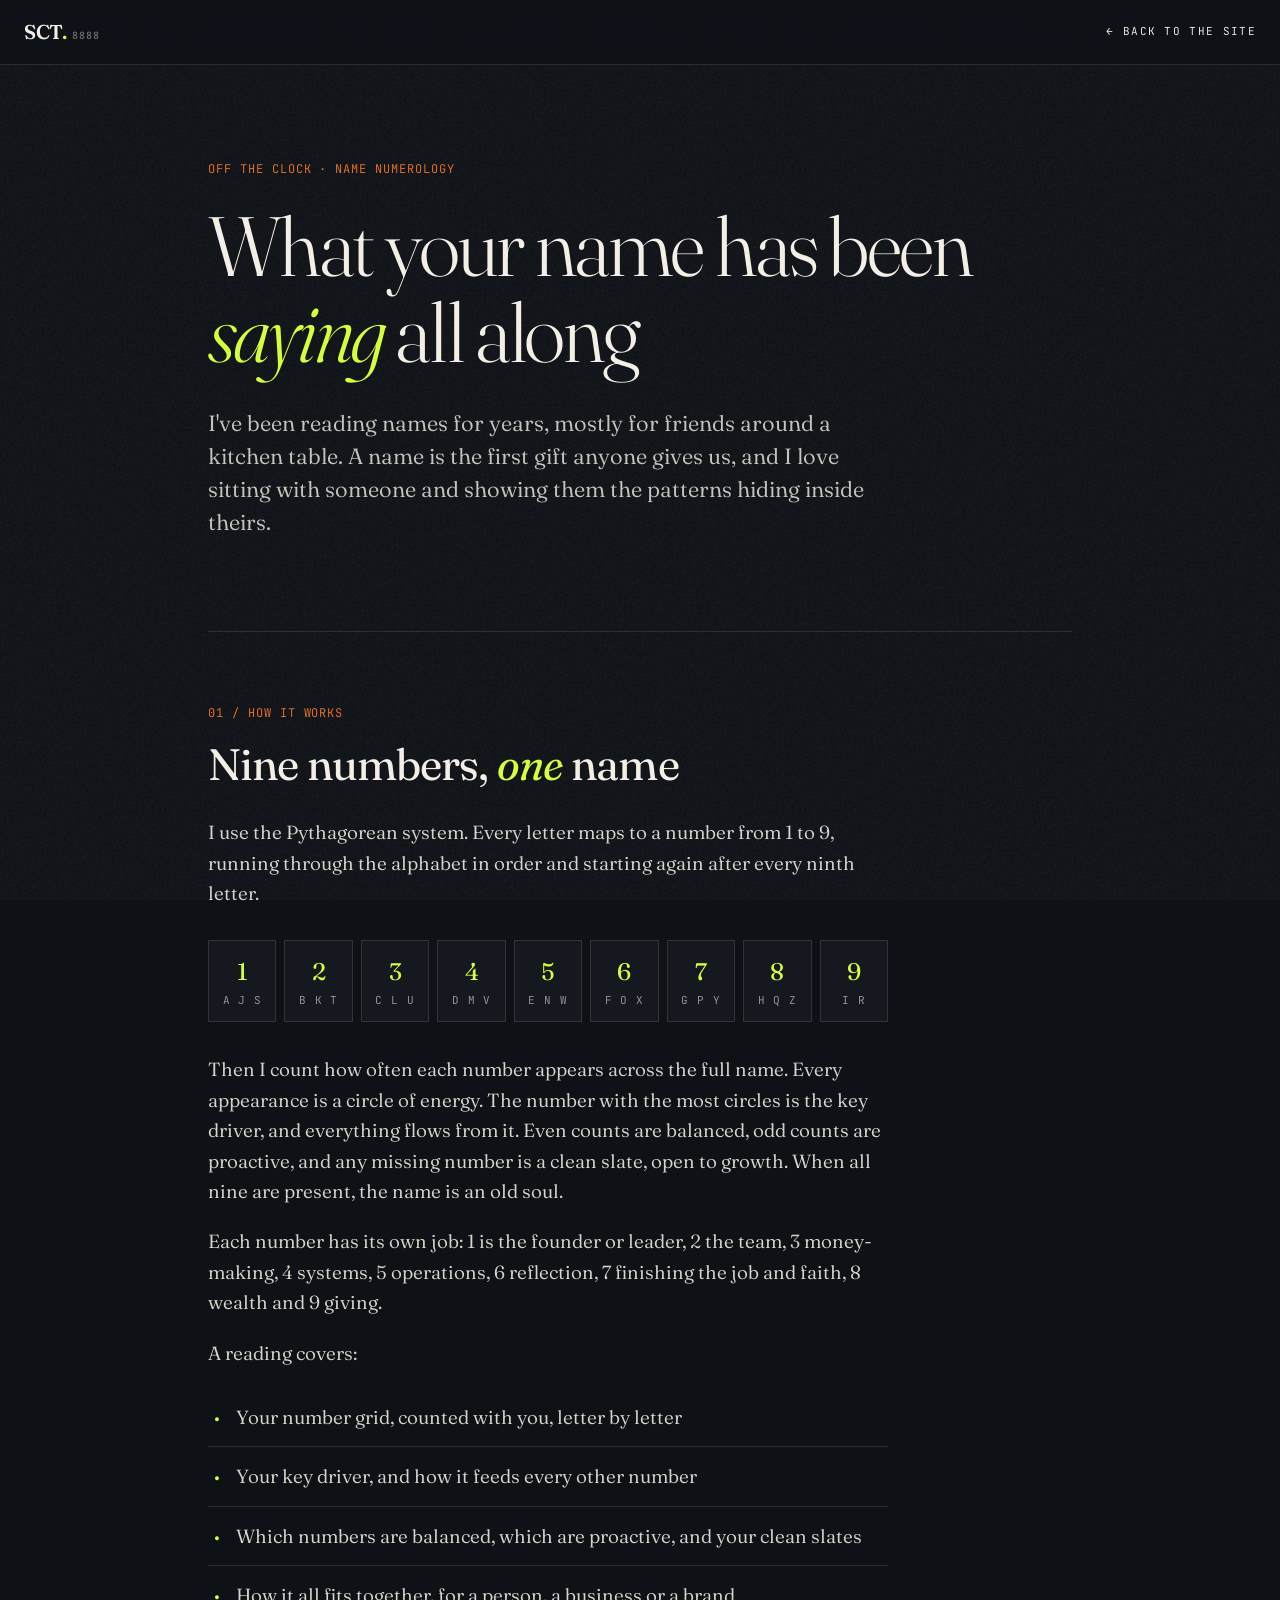
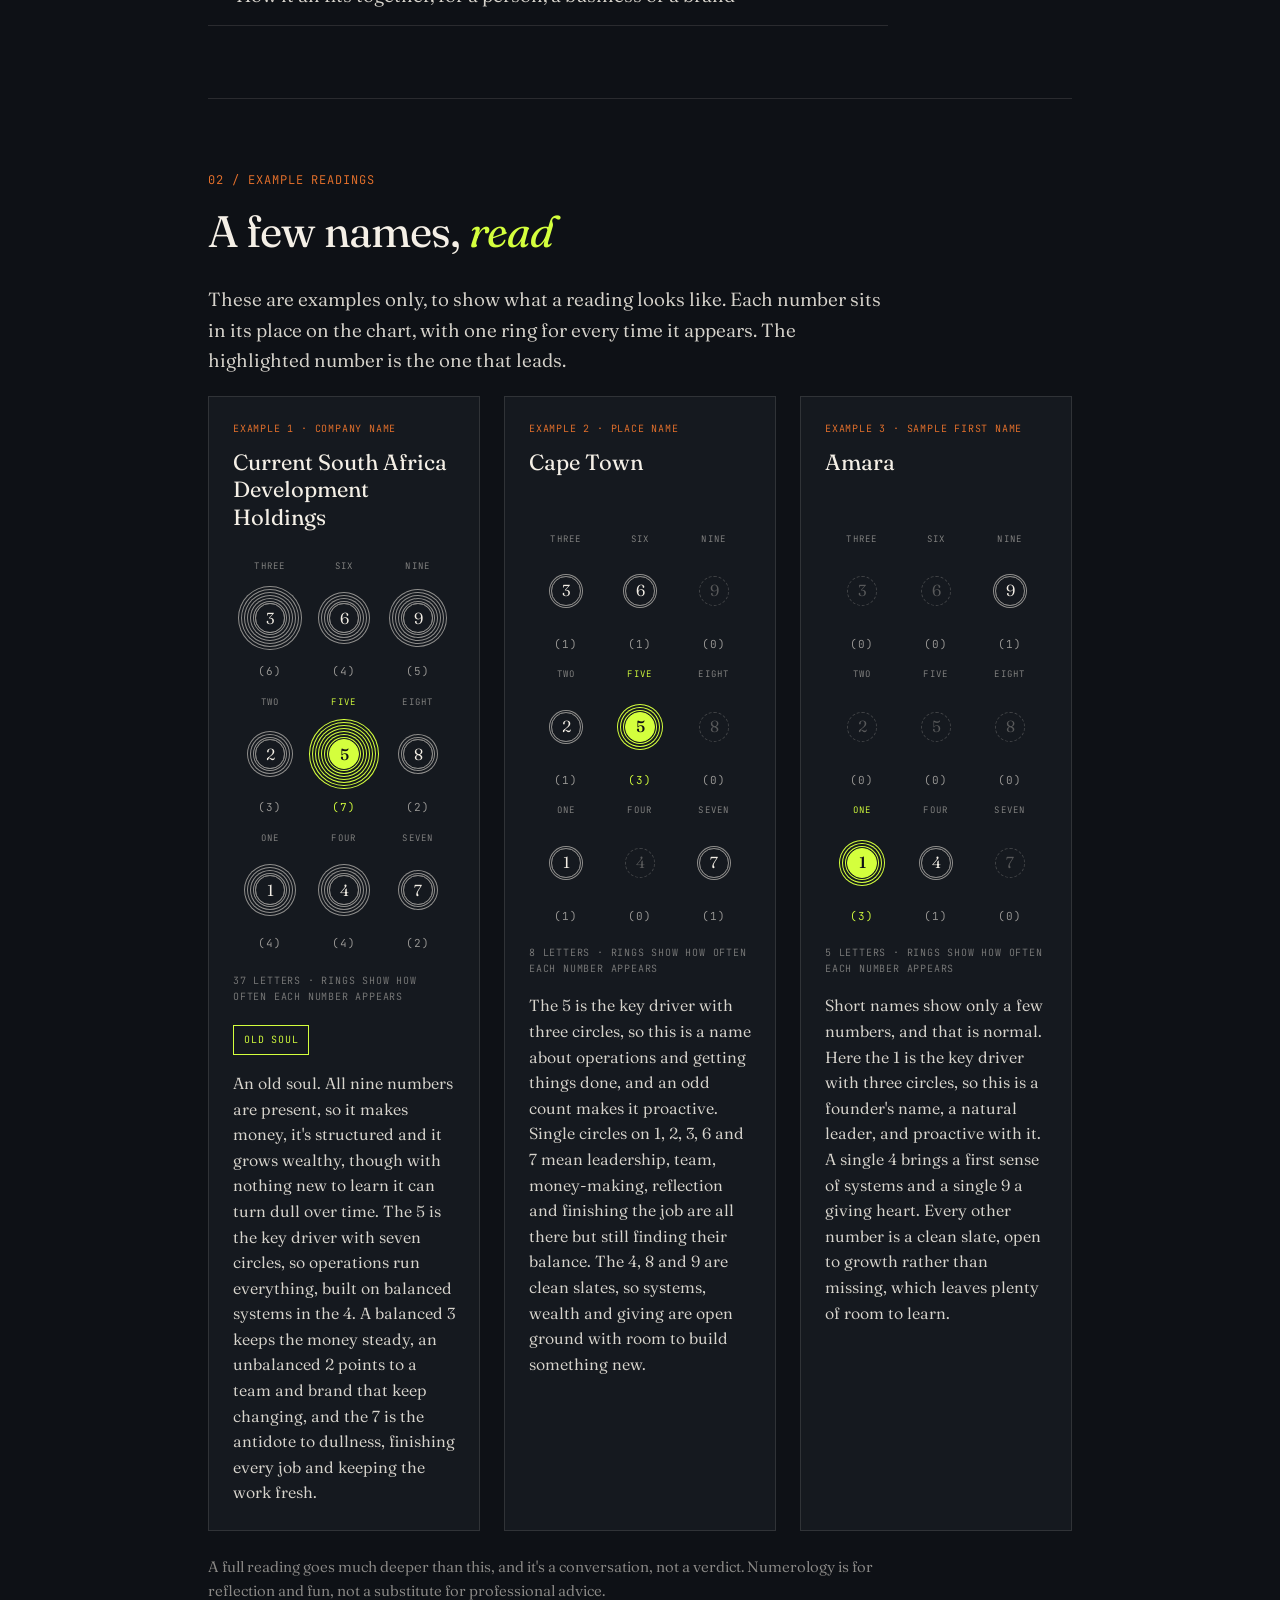
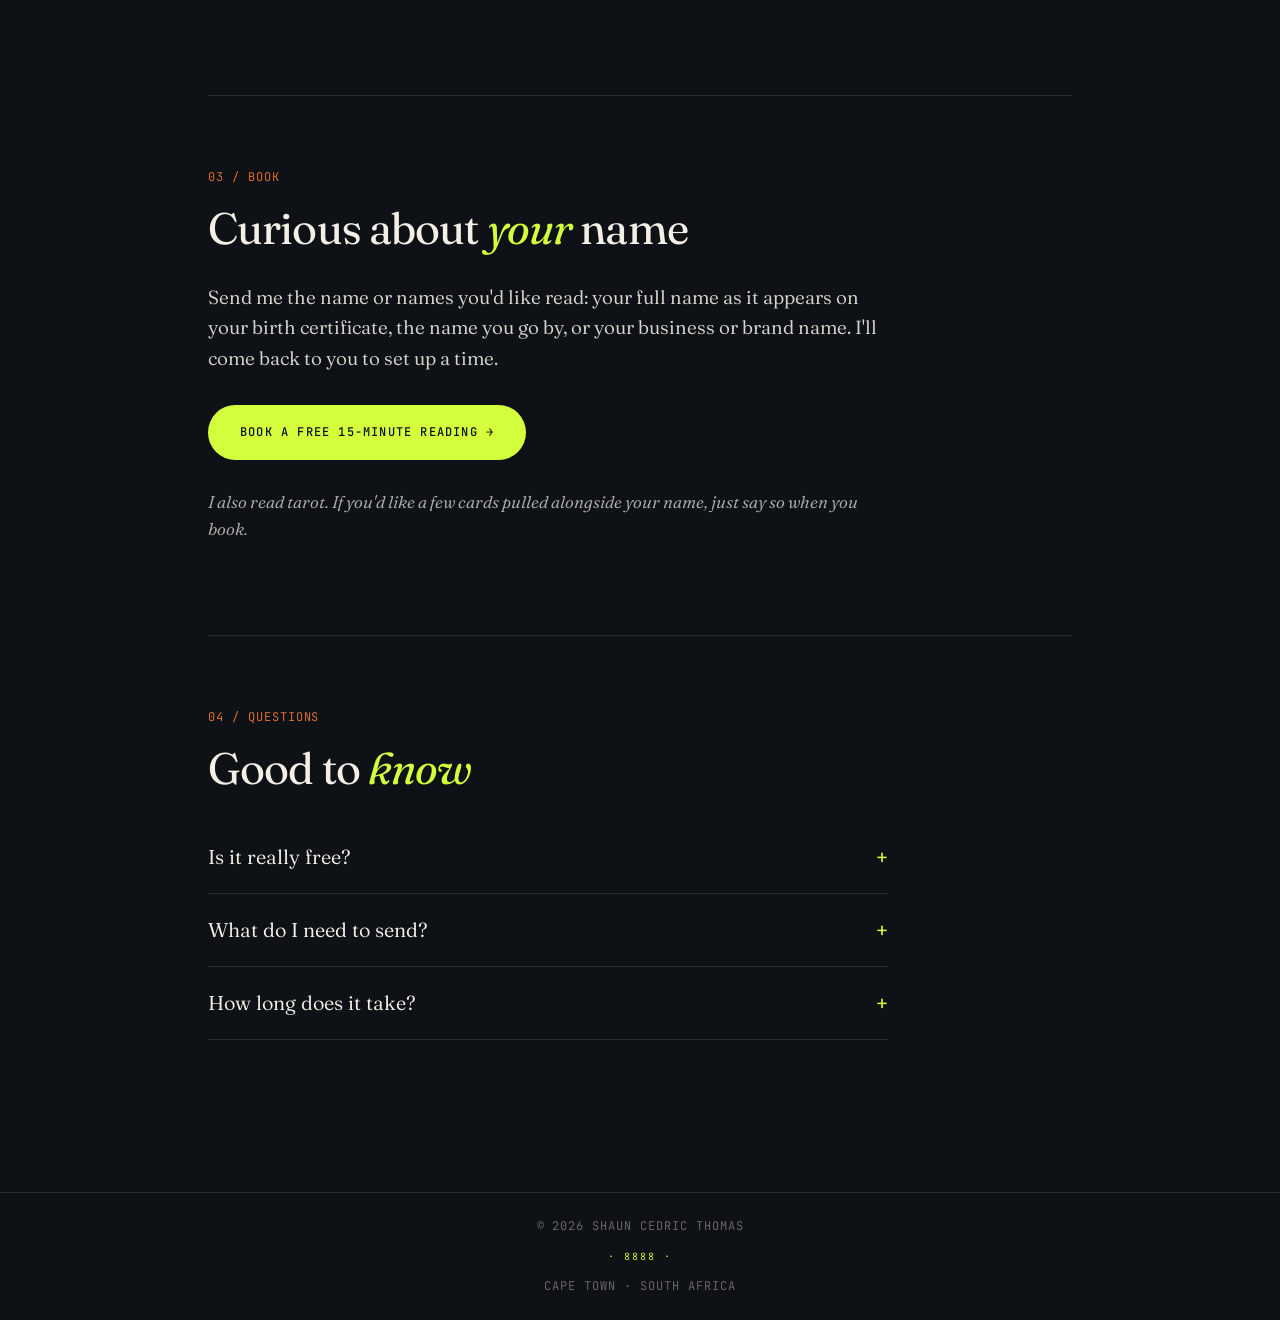
==== commit b9e1d0a4: "Draft numerology: example notes and How it works follow Shaun's numerologist method" ====
--- a/numerology/index.html
+++ b/numerology/index.html
@@ -107,12 +107,13 @@
       <div><b>4</b><span>D M V</span></div><div><b>5</b><span>E N W</span></div><div><b>6</b><span>F O X</span></div>
       <div><b>7</b><span>G P Y</span></div><div><b>8</b><span>H Q Z</span></div><div><b>9</b><span>I R</span></div>
     </div>
-    <p>Then I count how often each number appears across the full name. The numbers that repeat show where a name is strong. The ones that are missing show where it is still learning. Together they paint a surprisingly honest picture.</p>
+    <p>Then I count how often each number appears across the full name. Every appearance is a circle of energy. The number with the most circles is the key driver, and everything flows from it. Even counts are balanced, odd counts are proactive, and any missing number is a clean slate, open to growth. When all nine are present, the name is an old soul.</p>
+    <p>Each number has its own job: 1 is the founder or leader, 2 the team, 3 money-making, 4 systems, 5 operations, 6 reflection, 7 finishing the job and faith, 8 wealth and 9 giving.</p>
     <p>A reading covers:</p>
     <ul class="covers">
       <li>Your number grid, counted with you, letter by letter</li>
-      <li>The numbers that lead your name and what they bring</li>
-      <li>The missing or quiet numbers, and the lessons they point to</li>
+      <li>Your key driver, and how it feeds every other number</li>
+      <li>Which numbers are balanced, which are proactive, and your clean slates</li>
       <li>How it all fits together, for a person, a business or a brand</li>
     </ul>
   </section>
@@ -126,19 +127,19 @@
         <div class="mono example-label">Example 1 · Company name</div>
         <h3>Current South Africa Development Holdings</h3>
         <div class="chart" role="img" aria-label="Number chart for Current South Africa Development Holdings. One: 4; Two: 3; Three: 6; Four: 4; Five: 7; Six: 4; Seven: 2; Eight: 2; Nine: 5"><div class="cell"><span class="mono word">THREE</span><span class="ring" style="box-shadow: 0 0 0 1px var(--card), 0 0 0 2px rgba(244,239,230,0.55), 0 0 0 4px var(--card), 0 0 0 5px rgba(244,239,230,0.55), 0 0 0 7px var(--card), 0 0 0 8px rgba(244,239,230,0.55), 0 0 0 10px var(--card), 0 0 0 11px rgba(244,239,230,0.55), 0 0 0 13px var(--card), 0 0 0 14px rgba(244,239,230,0.55), 0 0 0 16px var(--card), 0 0 0 17px rgba(244,239,230,0.55)">3</span><span class="mono count">(6)</span></div><div class="cell"><span class="mono word">SIX</span><span class="ring" style="box-shadow: 0 0 0 1px var(--card), 0 0 0 2px rgba(244,239,230,0.55), 0 0 0 4px var(--card), 0 0 0 5px rgba(244,239,230,0.55), 0 0 0 7px var(--card), 0 0 0 8px rgba(244,239,230,0.55), 0 0 0 10px var(--card), 0 0 0 11px rgba(244,239,230,0.55)">6</span><span class="mono count">(4)</span></div><div class="cell"><span class="mono word">NINE</span><span class="ring" style="box-shadow: 0 0 0 1px var(--card), 0 0 0 2px rgba(244,239,230,0.55), 0 0 0 4px var(--card), 0 0 0 5px rgba(244,239,230,0.55), 0 0 0 7px var(--card), 0 0 0 8px rgba(244,239,230,0.55), 0 0 0 10px var(--card), 0 0 0 11px rgba(244,239,230,0.55), 0 0 0 13px var(--card), 0 0 0 14px rgba(244,239,230,0.55)">9</span><span class="mono count">(5)</span></div><div class="cell"><span class="mono word">TWO</span><span class="ring" style="box-shadow: 0 0 0 1px var(--card), 0 0 0 2px rgba(244,239,230,0.55), 0 0 0 4px var(--card), 0 0 0 5px rgba(244,239,230,0.55), 0 0 0 7px var(--card), 0 0 0 8px rgba(244,239,230,0.55)">2</span><span class="mono count">(3)</span></div><div class="cell"><span class="mono word">FIVE</span><span class="ring lead" style="box-shadow: 0 0 0 1px var(--card), 0 0 0 2px var(--acid), 0 0 0 4px var(--card), 0 0 0 5px var(--acid), 0 0 0 7px var(--card), 0 0 0 8px var(--acid), 0 0 0 10px var(--card), 0 0 0 11px var(--acid), 0 0 0 13px var(--card), 0 0 0 14px var(--acid), 0 0 0 16px var(--card), 0 0 0 17px var(--acid), 0 0 0 19px var(--card), 0 0 0 20px var(--acid)">5</span><span class="mono count">(7)</span></div><div class="cell"><span class="mono word">EIGHT</span><span class="ring" style="box-shadow: 0 0 0 1px var(--card), 0 0 0 2px rgba(244,239,230,0.55), 0 0 0 4px var(--card), 0 0 0 5px rgba(244,239,230,0.55)">8</span><span class="mono count">(2)</span></div><div class="cell"><span class="mono word">ONE</span><span class="ring" style="box-shadow: 0 0 0 1px var(--card), 0 0 0 2px rgba(244,239,230,0.55), 0 0 0 4px var(--card), 0 0 0 5px rgba(244,239,230,0.55), 0 0 0 7px var(--card), 0 0 0 8px rgba(244,239,230,0.55), 0 0 0 10px var(--card), 0 0 0 11px rgba(244,239,230,0.55)">1</span><span class="mono count">(4)</span></div><div class="cell"><span class="mono word">FOUR</span><span class="ring" style="box-shadow: 0 0 0 1px var(--card), 0 0 0 2px rgba(244,239,230,0.55), 0 0 0 4px var(--card), 0 0 0 5px rgba(244,239,230,0.55), 0 0 0 7px var(--card), 0 0 0 8px rgba(244,239,230,0.55), 0 0 0 10px var(--card), 0 0 0 11px rgba(244,239,230,0.55)">4</span><span class="mono count">(4)</span></div><div class="cell"><span class="mono word">SEVEN</span><span class="ring" style="box-shadow: 0 0 0 1px var(--card), 0 0 0 2px rgba(244,239,230,0.55), 0 0 0 4px var(--card), 0 0 0 5px rgba(244,239,230,0.55)">7</span><span class="mono count">(2)</span></div></div><p class="mono letters">37 letters · rings show how often each number appears</p><span class="mono soul">Old soul</span>
-        <p>Every number from 1 to 9 shows up, which is rare and says this is a name that can carry a lot. The 5 leads with seven, so movement, change and appetite for the new sit at its core. A strong 3 brings voice and story. The 7 and 8 are the quietest, so the work is to slow down for reflection and to be deliberate about money and authority rather than leaving them to chance.</p>
+        <p>An old soul. All nine numbers are present, so it makes money, it's structured and it grows wealthy, though with nothing new to learn it can turn dull over time. The 5 is the key driver with seven circles, so operations run everything, built on balanced systems in the 4. A balanced 3 keeps the money steady, an unbalanced 2 points to a team and brand that keep changing, and the 7 is the antidote to dullness, finishing every job and keeping the work fresh.</p>
       </article>
       <article class="example">
         <div class="mono example-label">Example 2 · Place name</div>
         <h3>Cape Town</h3>
         <div class="chart" role="img" aria-label="Number chart for Cape Town. One: 1; Two: 1; Three: 1; Four: 0; Five: 3; Six: 1; Seven: 1; Eight: 0; Nine: 0"><div class="cell"><span class="mono word">THREE</span><span class="ring" style="box-shadow: 0 0 0 1px var(--card), 0 0 0 2px rgba(244,239,230,0.55)">3</span><span class="mono count">(1)</span></div><div class="cell"><span class="mono word">SIX</span><span class="ring" style="box-shadow: 0 0 0 1px var(--card), 0 0 0 2px rgba(244,239,230,0.55)">6</span><span class="mono count">(1)</span></div><div class="cell"><span class="mono word">NINE</span><span class="ring zero">9</span><span class="mono count">(0)</span></div><div class="cell"><span class="mono word">TWO</span><span class="ring" style="box-shadow: 0 0 0 1px var(--card), 0 0 0 2px rgba(244,239,230,0.55)">2</span><span class="mono count">(1)</span></div><div class="cell"><span class="mono word">FIVE</span><span class="ring lead" style="box-shadow: 0 0 0 1px var(--card), 0 0 0 2px var(--acid), 0 0 0 4px var(--card), 0 0 0 5px var(--acid), 0 0 0 7px var(--card), 0 0 0 8px var(--acid)">5</span><span class="mono count">(3)</span></div><div class="cell"><span class="mono word">EIGHT</span><span class="ring zero">8</span><span class="mono count">(0)</span></div><div class="cell"><span class="mono word">ONE</span><span class="ring" style="box-shadow: 0 0 0 1px var(--card), 0 0 0 2px rgba(244,239,230,0.55)">1</span><span class="mono count">(1)</span></div><div class="cell"><span class="mono word">FOUR</span><span class="ring zero">4</span><span class="mono count">(0)</span></div><div class="cell"><span class="mono word">SEVEN</span><span class="ring" style="box-shadow: 0 0 0 1px var(--card), 0 0 0 2px rgba(244,239,230,0.55)">7</span><span class="mono count">(1)</span></div></div><p class="mono letters">8 letters · rings show how often each number appears</p>
-        <p>Eight letters, and the 5 leads again with three. Of course it does. This is a city of wind, water and people passing through. There is no 4, 8 or 9 at all, which reads as a place that loves freedom more than structure, and the gaps are where the lessons sit: patience, building things to last, and finishing what gets started.</p>
+        <p>The 5 is the key driver with three circles, so this is a name about operations and getting things done, and an odd count makes it proactive. Single circles on 1, 2, 3, 6 and 7 mean leadership, team, money-making, reflection and finishing the job are all there but still finding their balance. The 4, 8 and 9 are clean slates, so systems, wealth and giving are open ground with room to build something new.</p>
       </article>
       <article class="example">
         <div class="mono example-label">Example 3 · Sample first name</div>
         <h3>Amara</h3>
         <div class="chart" role="img" aria-label="Number chart for Amara. One: 3; Two: 0; Three: 0; Four: 1; Five: 0; Six: 0; Seven: 0; Eight: 0; Nine: 1"><div class="cell"><span class="mono word">THREE</span><span class="ring zero">3</span><span class="mono count">(0)</span></div><div class="cell"><span class="mono word">SIX</span><span class="ring zero">6</span><span class="mono count">(0)</span></div><div class="cell"><span class="mono word">NINE</span><span class="ring" style="box-shadow: 0 0 0 1px var(--card), 0 0 0 2px rgba(244,239,230,0.55)">9</span><span class="mono count">(1)</span></div><div class="cell"><span class="mono word">TWO</span><span class="ring zero">2</span><span class="mono count">(0)</span></div><div class="cell"><span class="mono word">FIVE</span><span class="ring zero">5</span><span class="mono count">(0)</span></div><div class="cell"><span class="mono word">EIGHT</span><span class="ring zero">8</span><span class="mono count">(0)</span></div><div class="cell"><span class="mono word">ONE</span><span class="ring lead" style="box-shadow: 0 0 0 1px var(--card), 0 0 0 2px var(--acid), 0 0 0 4px var(--card), 0 0 0 5px var(--acid), 0 0 0 7px var(--card), 0 0 0 8px var(--acid)">1</span><span class="mono count">(3)</span></div><div class="cell"><span class="mono word">FOUR</span><span class="ring" style="box-shadow: 0 0 0 1px var(--card), 0 0 0 2px rgba(244,239,230,0.55)">4</span><span class="mono count">(1)</span></div><div class="cell"><span class="mono word">SEVEN</span><span class="ring zero">7</span><span class="mono count">(0)</span></div></div><p class="mono letters">5 letters · rings show how often each number appears</p>
-        <p>Short names show only a few numbers, and that is normal. Here the 1 appears three times, so independence and a strong sense of self are front and centre, softened by a 4 for steadiness and a 9 for warmth towards others. The missing numbers are not flaws. They are simply the places this name leaves room to grow.</p>
+        <p>Short names show only a few numbers, and that is normal. Here the 1 is the key driver with three circles, so this is a founder's name, a natural leader, and proactive with it. A single 4 brings a first sense of systems and a single 9 a giving heart. Every other number is a clean slate, open to growth rather than missing, which leaves plenty of room to learn.</p>
       </article>
     </div>
     <p class="note">A full reading goes much deeper than this, and it's a conversation, not a verdict. Numerology is for reflection and fun, not a substitute for professional advice.</p>
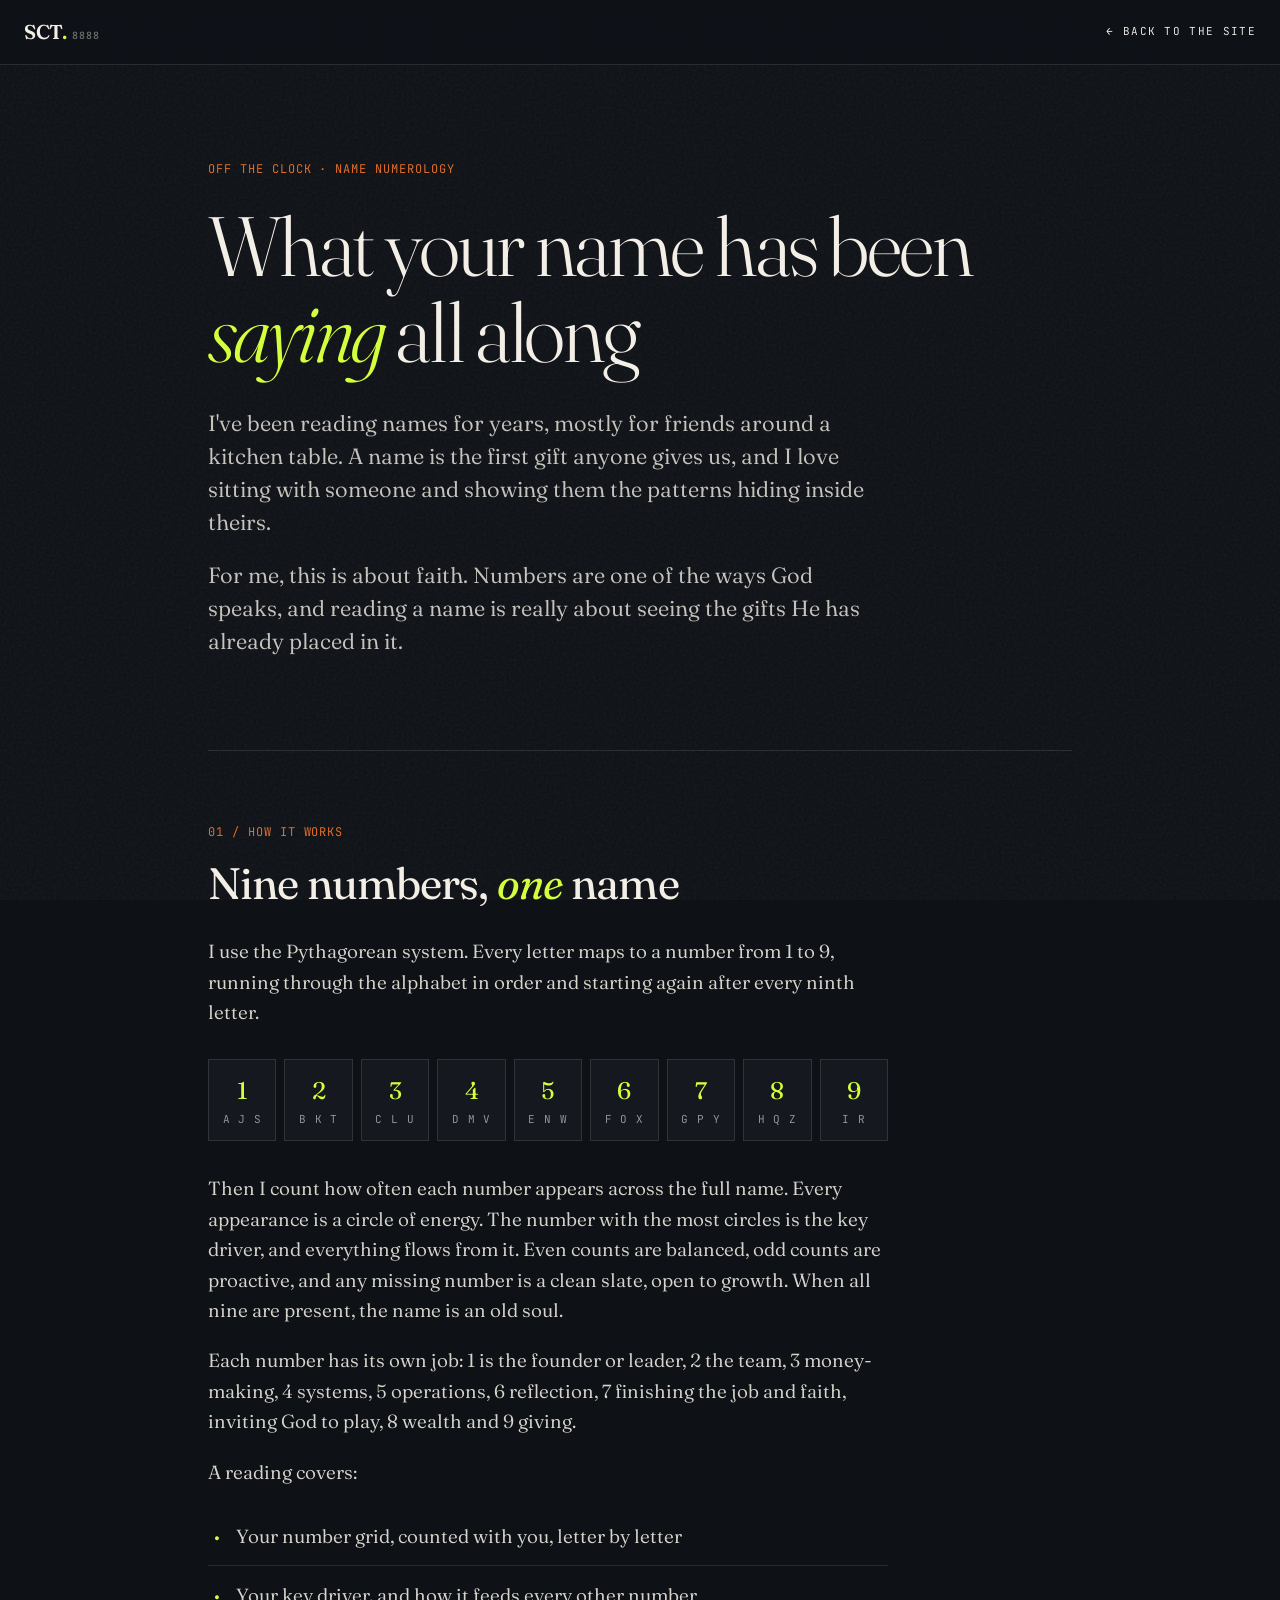
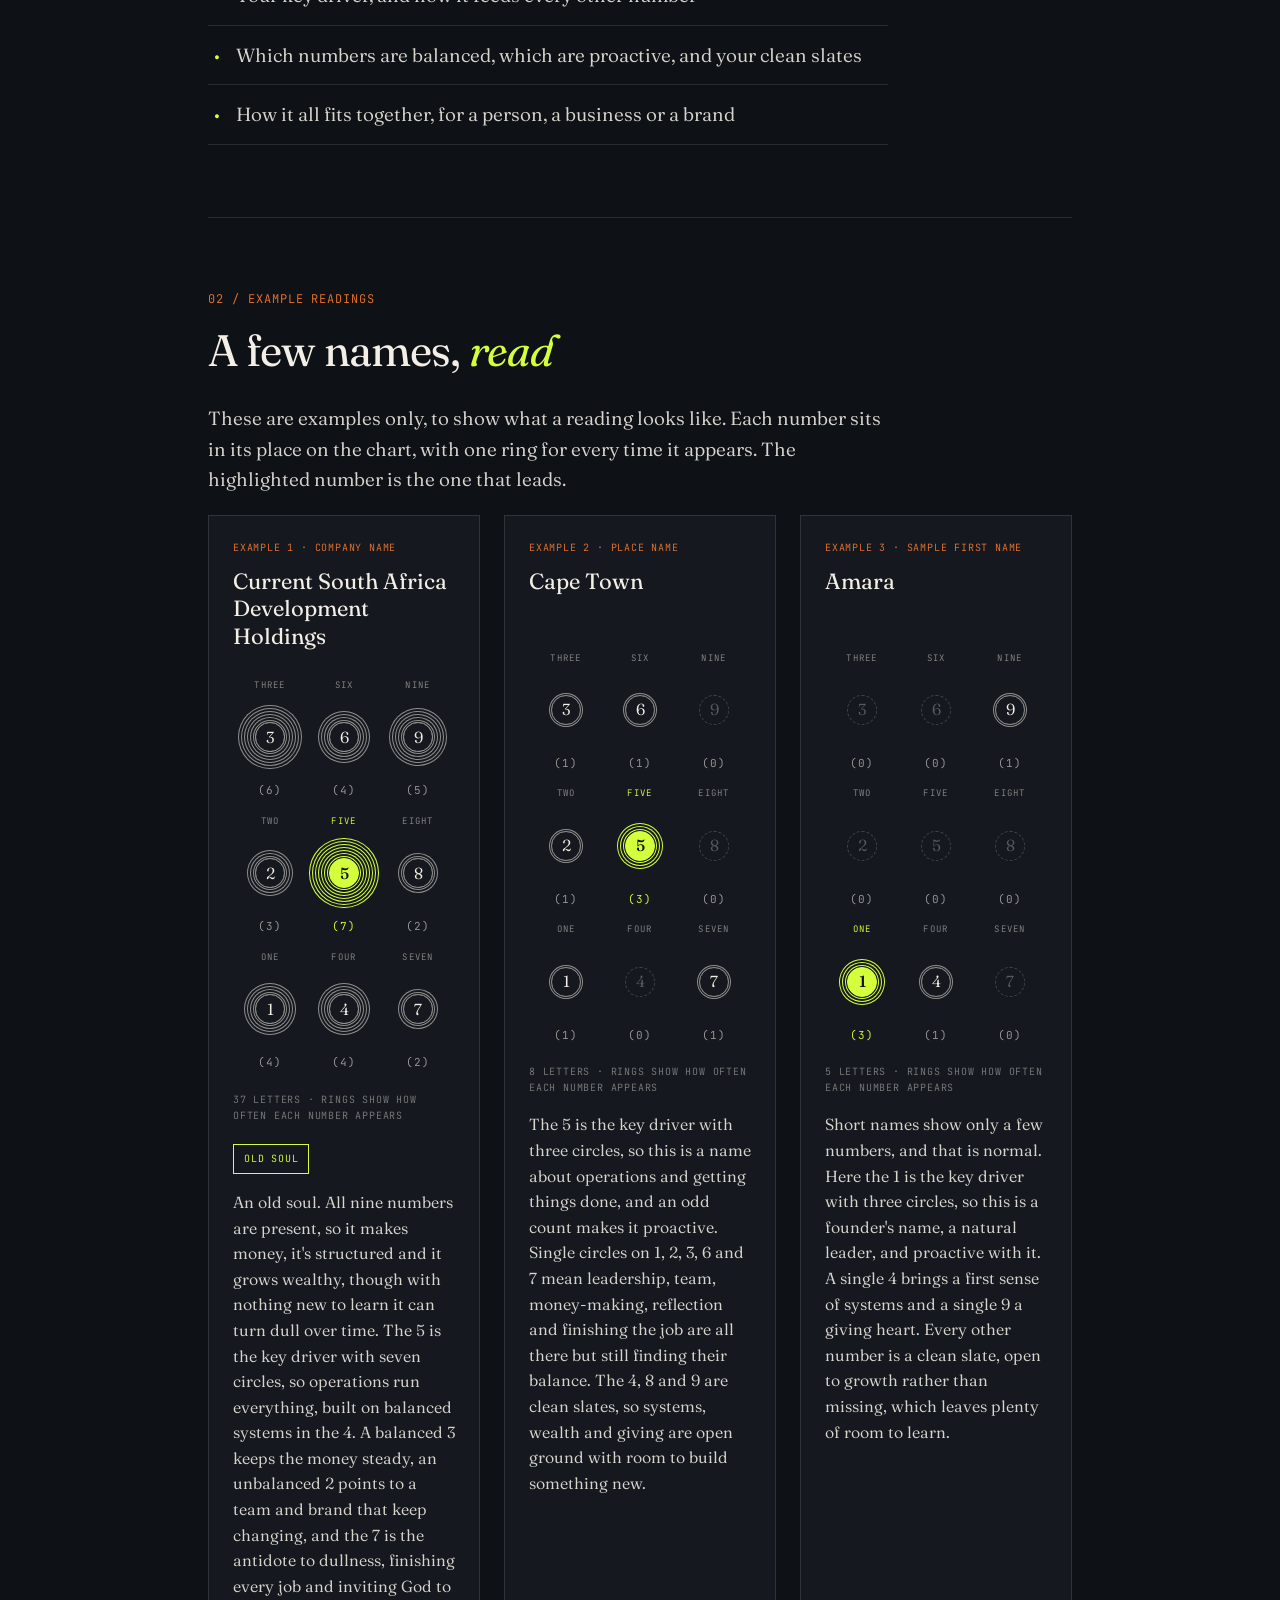
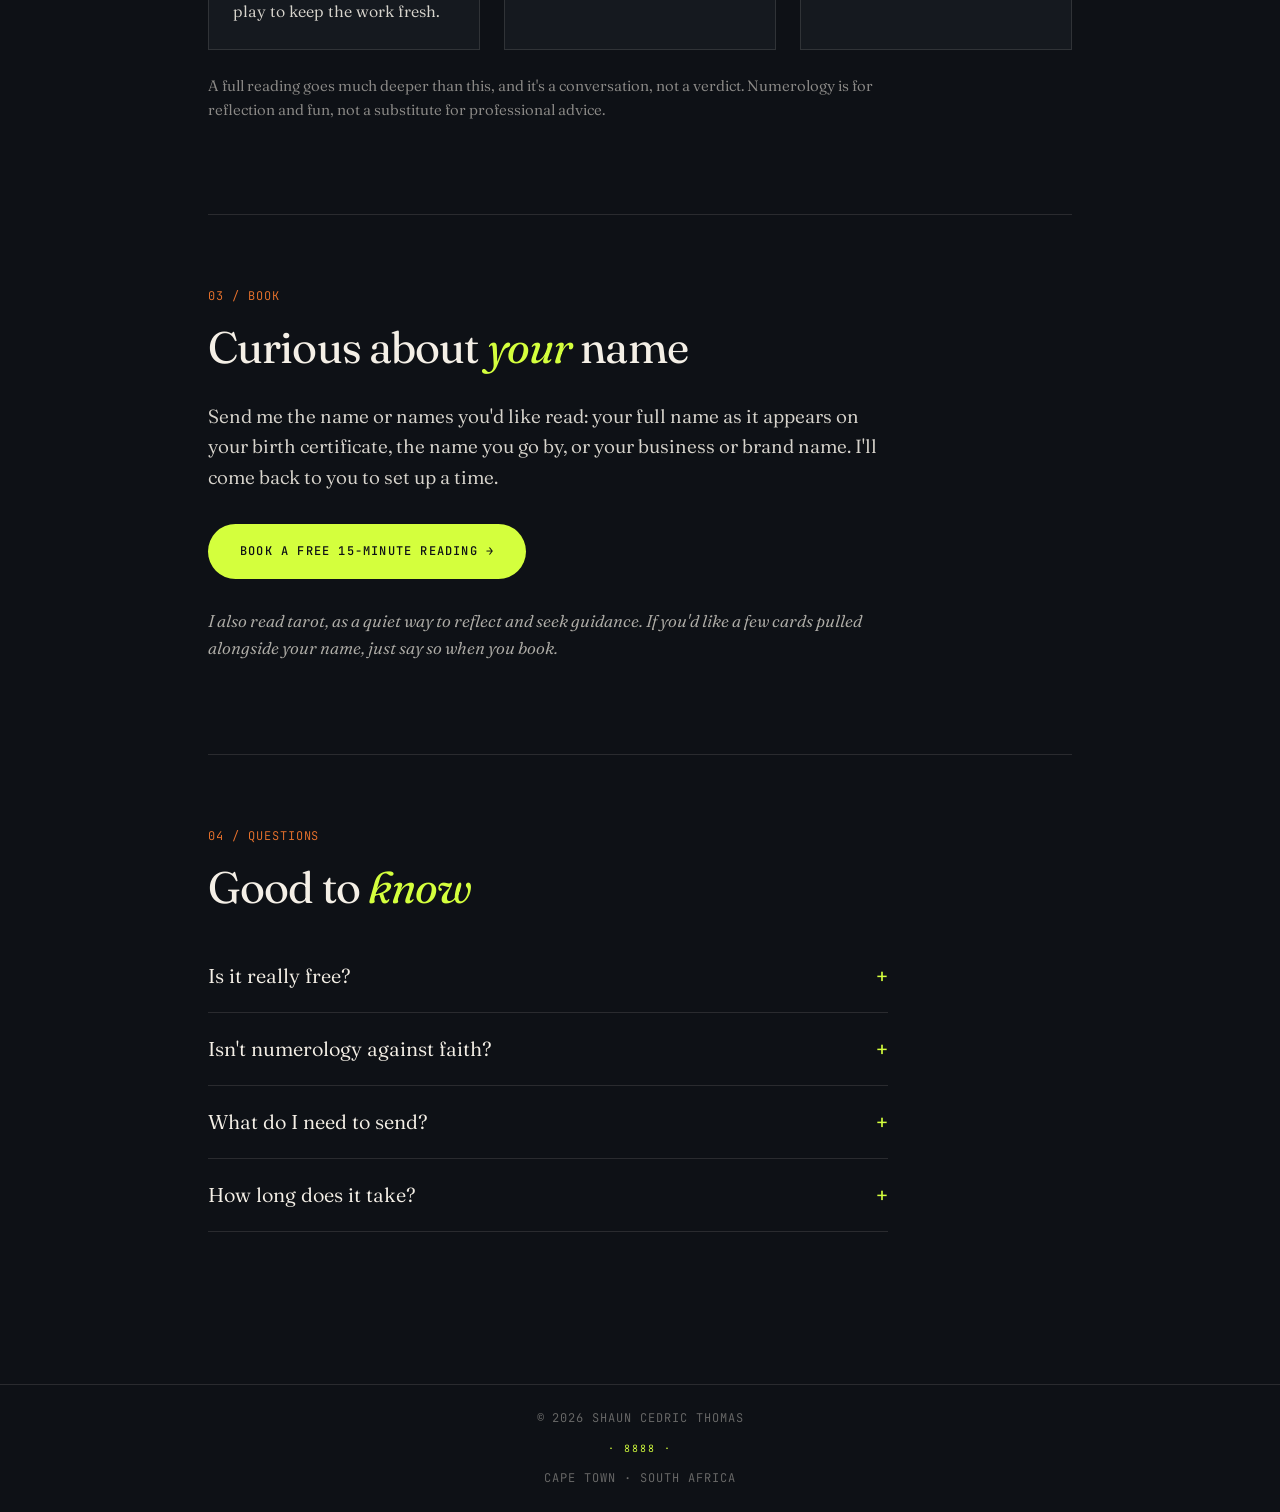
==== commit 7b6bc7d7: "Draft numerology: faith framing, God in 7 meaning and CSADH example, faith FAQ, tarot line" ====
--- a/numerology/index.html
+++ b/numerology/index.html
@@ -96,6 +96,7 @@
     <span class="mono eyebrow">Off the clock · Name numerology</span>
     <h1 id="hero-heading">What your name has been <em>saying</em> all along</h1>
     <p class="intro">I've been reading names for years, mostly for friends around a kitchen table. A name is the first gift anyone gives us, and I love sitting with someone and showing them the patterns hiding inside theirs.</p>
+    <p class="intro">For me, this is about faith. Numbers are one of the ways God speaks, and reading a name is really about seeing the gifts He has already placed in it.</p>
   </section>
 
   <section aria-labelledby="how-heading">
@@ -108,7 +109,7 @@
       <div><b>7</b><span>G P Y</span></div><div><b>8</b><span>H Q Z</span></div><div><b>9</b><span>I R</span></div>
     </div>
     <p>Then I count how often each number appears across the full name. Every appearance is a circle of energy. The number with the most circles is the key driver, and everything flows from it. Even counts are balanced, odd counts are proactive, and any missing number is a clean slate, open to growth. When all nine are present, the name is an old soul.</p>
-    <p>Each number has its own job: 1 is the founder or leader, 2 the team, 3 money-making, 4 systems, 5 operations, 6 reflection, 7 finishing the job and faith, 8 wealth and 9 giving.</p>
+    <p>Each number has its own job: 1 is the founder or leader, 2 the team, 3 money-making, 4 systems, 5 operations, 6 reflection, 7 finishing the job and faith, inviting God to play, 8 wealth and 9 giving.</p>
     <p>A reading covers:</p>
     <ul class="covers">
       <li>Your number grid, counted with you, letter by letter</li>
@@ -127,7 +128,7 @@
         <div class="mono example-label">Example 1 · Company name</div>
         <h3>Current South Africa Development Holdings</h3>
         <div class="chart" role="img" aria-label="Number chart for Current South Africa Development Holdings. One: 4; Two: 3; Three: 6; Four: 4; Five: 7; Six: 4; Seven: 2; Eight: 2; Nine: 5"><div class="cell"><span class="mono word">THREE</span><span class="ring" style="box-shadow: 0 0 0 1px var(--card), 0 0 0 2px rgba(244,239,230,0.55), 0 0 0 4px var(--card), 0 0 0 5px rgba(244,239,230,0.55), 0 0 0 7px var(--card), 0 0 0 8px rgba(244,239,230,0.55), 0 0 0 10px var(--card), 0 0 0 11px rgba(244,239,230,0.55), 0 0 0 13px var(--card), 0 0 0 14px rgba(244,239,230,0.55), 0 0 0 16px var(--card), 0 0 0 17px rgba(244,239,230,0.55)">3</span><span class="mono count">(6)</span></div><div class="cell"><span class="mono word">SIX</span><span class="ring" style="box-shadow: 0 0 0 1px var(--card), 0 0 0 2px rgba(244,239,230,0.55), 0 0 0 4px var(--card), 0 0 0 5px rgba(244,239,230,0.55), 0 0 0 7px var(--card), 0 0 0 8px rgba(244,239,230,0.55), 0 0 0 10px var(--card), 0 0 0 11px rgba(244,239,230,0.55)">6</span><span class="mono count">(4)</span></div><div class="cell"><span class="mono word">NINE</span><span class="ring" style="box-shadow: 0 0 0 1px var(--card), 0 0 0 2px rgba(244,239,230,0.55), 0 0 0 4px var(--card), 0 0 0 5px rgba(244,239,230,0.55), 0 0 0 7px var(--card), 0 0 0 8px rgba(244,239,230,0.55), 0 0 0 10px var(--card), 0 0 0 11px rgba(244,239,230,0.55), 0 0 0 13px var(--card), 0 0 0 14px rgba(244,239,230,0.55)">9</span><span class="mono count">(5)</span></div><div class="cell"><span class="mono word">TWO</span><span class="ring" style="box-shadow: 0 0 0 1px var(--card), 0 0 0 2px rgba(244,239,230,0.55), 0 0 0 4px var(--card), 0 0 0 5px rgba(244,239,230,0.55), 0 0 0 7px var(--card), 0 0 0 8px rgba(244,239,230,0.55)">2</span><span class="mono count">(3)</span></div><div class="cell"><span class="mono word">FIVE</span><span class="ring lead" style="box-shadow: 0 0 0 1px var(--card), 0 0 0 2px var(--acid), 0 0 0 4px var(--card), 0 0 0 5px var(--acid), 0 0 0 7px var(--card), 0 0 0 8px var(--acid), 0 0 0 10px var(--card), 0 0 0 11px var(--acid), 0 0 0 13px var(--card), 0 0 0 14px var(--acid), 0 0 0 16px var(--card), 0 0 0 17px var(--acid), 0 0 0 19px var(--card), 0 0 0 20px var(--acid)">5</span><span class="mono count">(7)</span></div><div class="cell"><span class="mono word">EIGHT</span><span class="ring" style="box-shadow: 0 0 0 1px var(--card), 0 0 0 2px rgba(244,239,230,0.55), 0 0 0 4px var(--card), 0 0 0 5px rgba(244,239,230,0.55)">8</span><span class="mono count">(2)</span></div><div class="cell"><span class="mono word">ONE</span><span class="ring" style="box-shadow: 0 0 0 1px var(--card), 0 0 0 2px rgba(244,239,230,0.55), 0 0 0 4px var(--card), 0 0 0 5px rgba(244,239,230,0.55), 0 0 0 7px var(--card), 0 0 0 8px rgba(244,239,230,0.55), 0 0 0 10px var(--card), 0 0 0 11px rgba(244,239,230,0.55)">1</span><span class="mono count">(4)</span></div><div class="cell"><span class="mono word">FOUR</span><span class="ring" style="box-shadow: 0 0 0 1px var(--card), 0 0 0 2px rgba(244,239,230,0.55), 0 0 0 4px var(--card), 0 0 0 5px rgba(244,239,230,0.55), 0 0 0 7px var(--card), 0 0 0 8px rgba(244,239,230,0.55), 0 0 0 10px var(--card), 0 0 0 11px rgba(244,239,230,0.55)">4</span><span class="mono count">(4)</span></div><div class="cell"><span class="mono word">SEVEN</span><span class="ring" style="box-shadow: 0 0 0 1px var(--card), 0 0 0 2px rgba(244,239,230,0.55), 0 0 0 4px var(--card), 0 0 0 5px rgba(244,239,230,0.55)">7</span><span class="mono count">(2)</span></div></div><p class="mono letters">37 letters · rings show how often each number appears</p><span class="mono soul">Old soul</span>
-        <p>An old soul. All nine numbers are present, so it makes money, it's structured and it grows wealthy, though with nothing new to learn it can turn dull over time. The 5 is the key driver with seven circles, so operations run everything, built on balanced systems in the 4. A balanced 3 keeps the money steady, an unbalanced 2 points to a team and brand that keep changing, and the 7 is the antidote to dullness, finishing every job and keeping the work fresh.</p>
+        <p>An old soul. All nine numbers are present, so it makes money, it's structured and it grows wealthy, though with nothing new to learn it can turn dull over time. The 5 is the key driver with seven circles, so operations run everything, built on balanced systems in the 4. A balanced 3 keeps the money steady, an unbalanced 2 points to a team and brand that keep changing, and the 7 is the antidote to dullness, finishing every job and inviting God to play to keep the work fresh.</p>
       </article>
       <article class="example">
         <div class="mono example-label">Example 2 · Place name</div>
@@ -150,7 +151,7 @@
     <h2 id="cta-heading">Curious about <em>your</em> name</h2>
     <p>Send me the name or names you'd like read: your full name as it appears on your birth certificate, the name you go by, or your business or brand name. I'll come back to you to set up a time.</p>
     <a class="cta-button" href="mailto:shaunthomasconsulting@gmail.com?subject=Free%20numerology%20reading&body=Hi%20Shaun%2C%0A%0AThe%20name(s)%20I%27d%20like%20read%3A%0A%0A">Book a free 15-minute reading →</a>
-    <p class="tarot">I also read tarot. If you'd like a few cards pulled alongside your name, just say so when you book.</p>
+    <p class="tarot">I also read tarot, as a quiet way to reflect and seek guidance. If you'd like a few cards pulled alongside your name, just say so when you book.</p>
   </section>
 
   <section aria-labelledby="faq-heading">
@@ -159,6 +160,10 @@
     <details>
       <summary>Is it really free?</summary>
       <p>Yes. It's 15 minutes, there's no payment and no catch. I do it because I enjoy it.</p>
+    </details>
+    <details>
+      <summary>Isn't numerology against faith?</summary>
+      <p>I understand why people ask. For me it's the opposite. It's rooted in my faith and it's one of the ways I connect with God. It isn't fortune telling and there's nothing dark about it. It's a space for reflection, and it's never a substitute for professional advice.</p>
     </details>
     <details>
       <summary>What do I need to send?</summary>
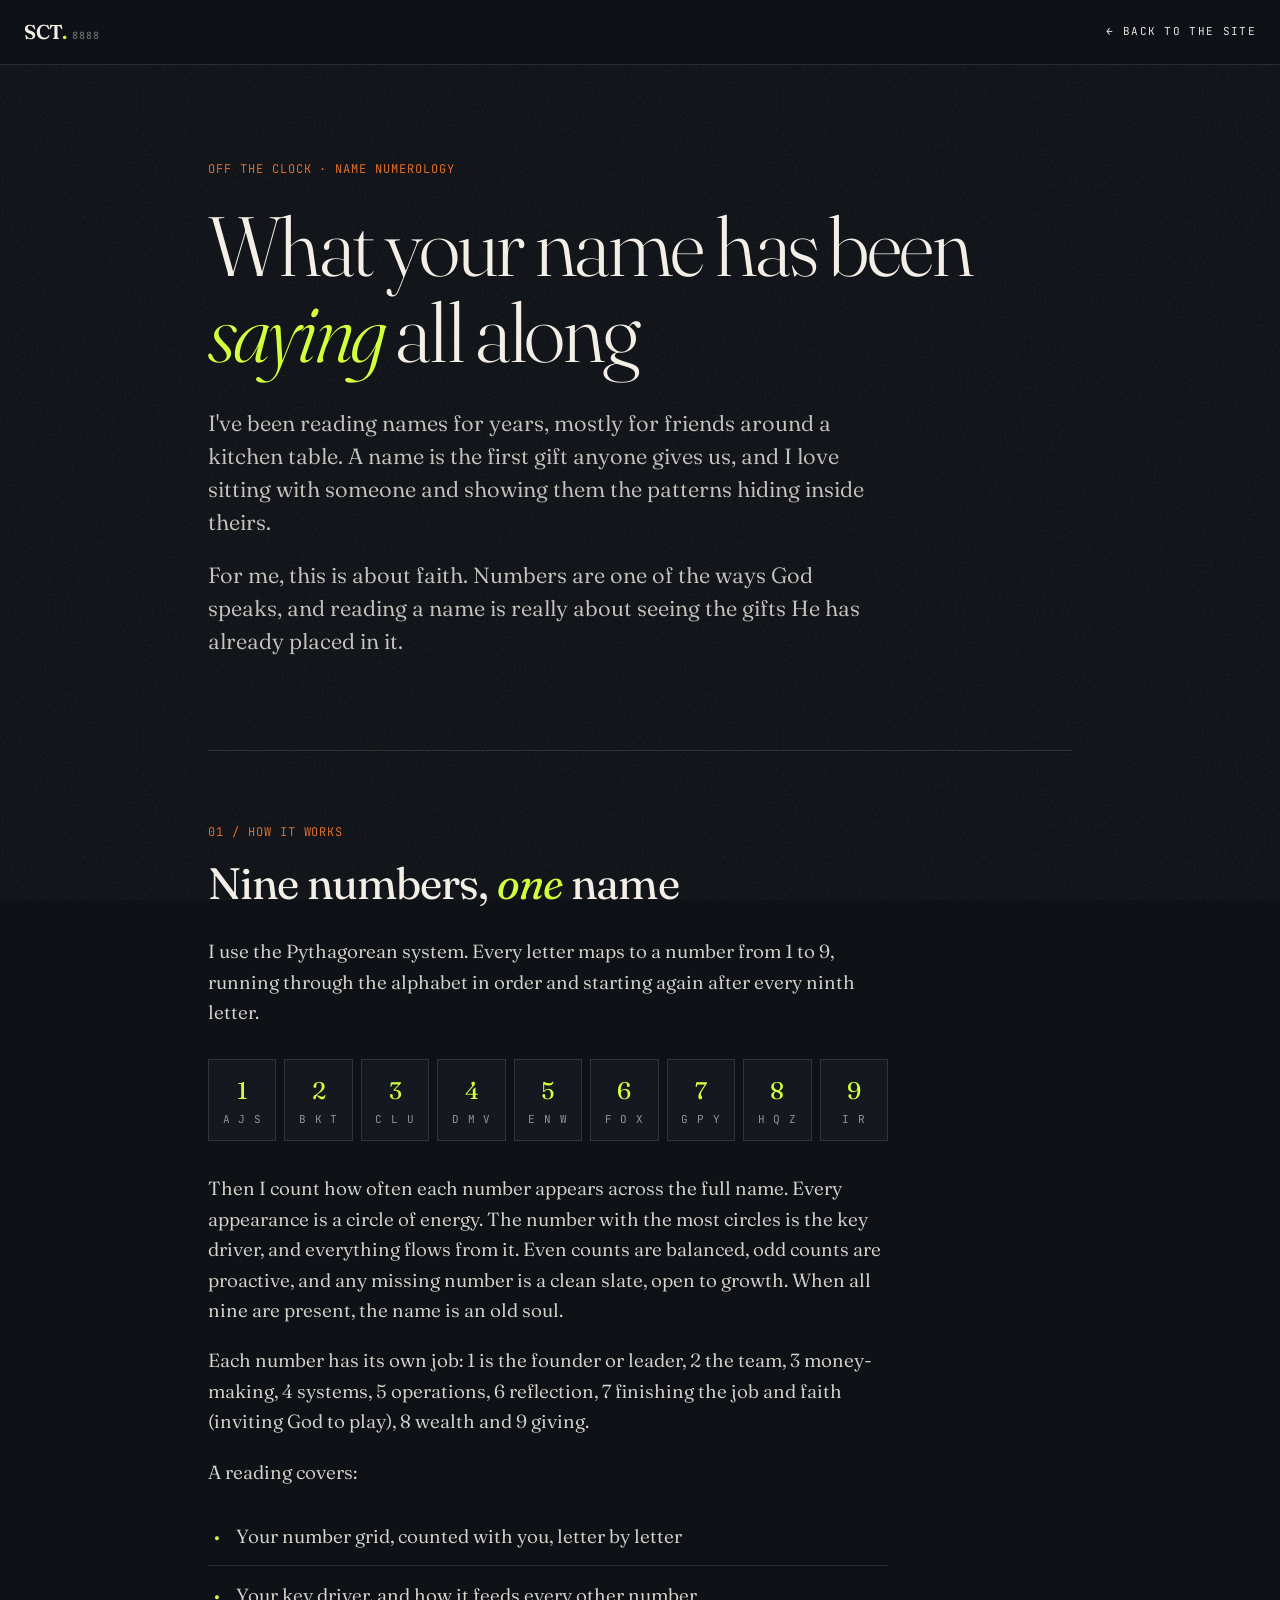
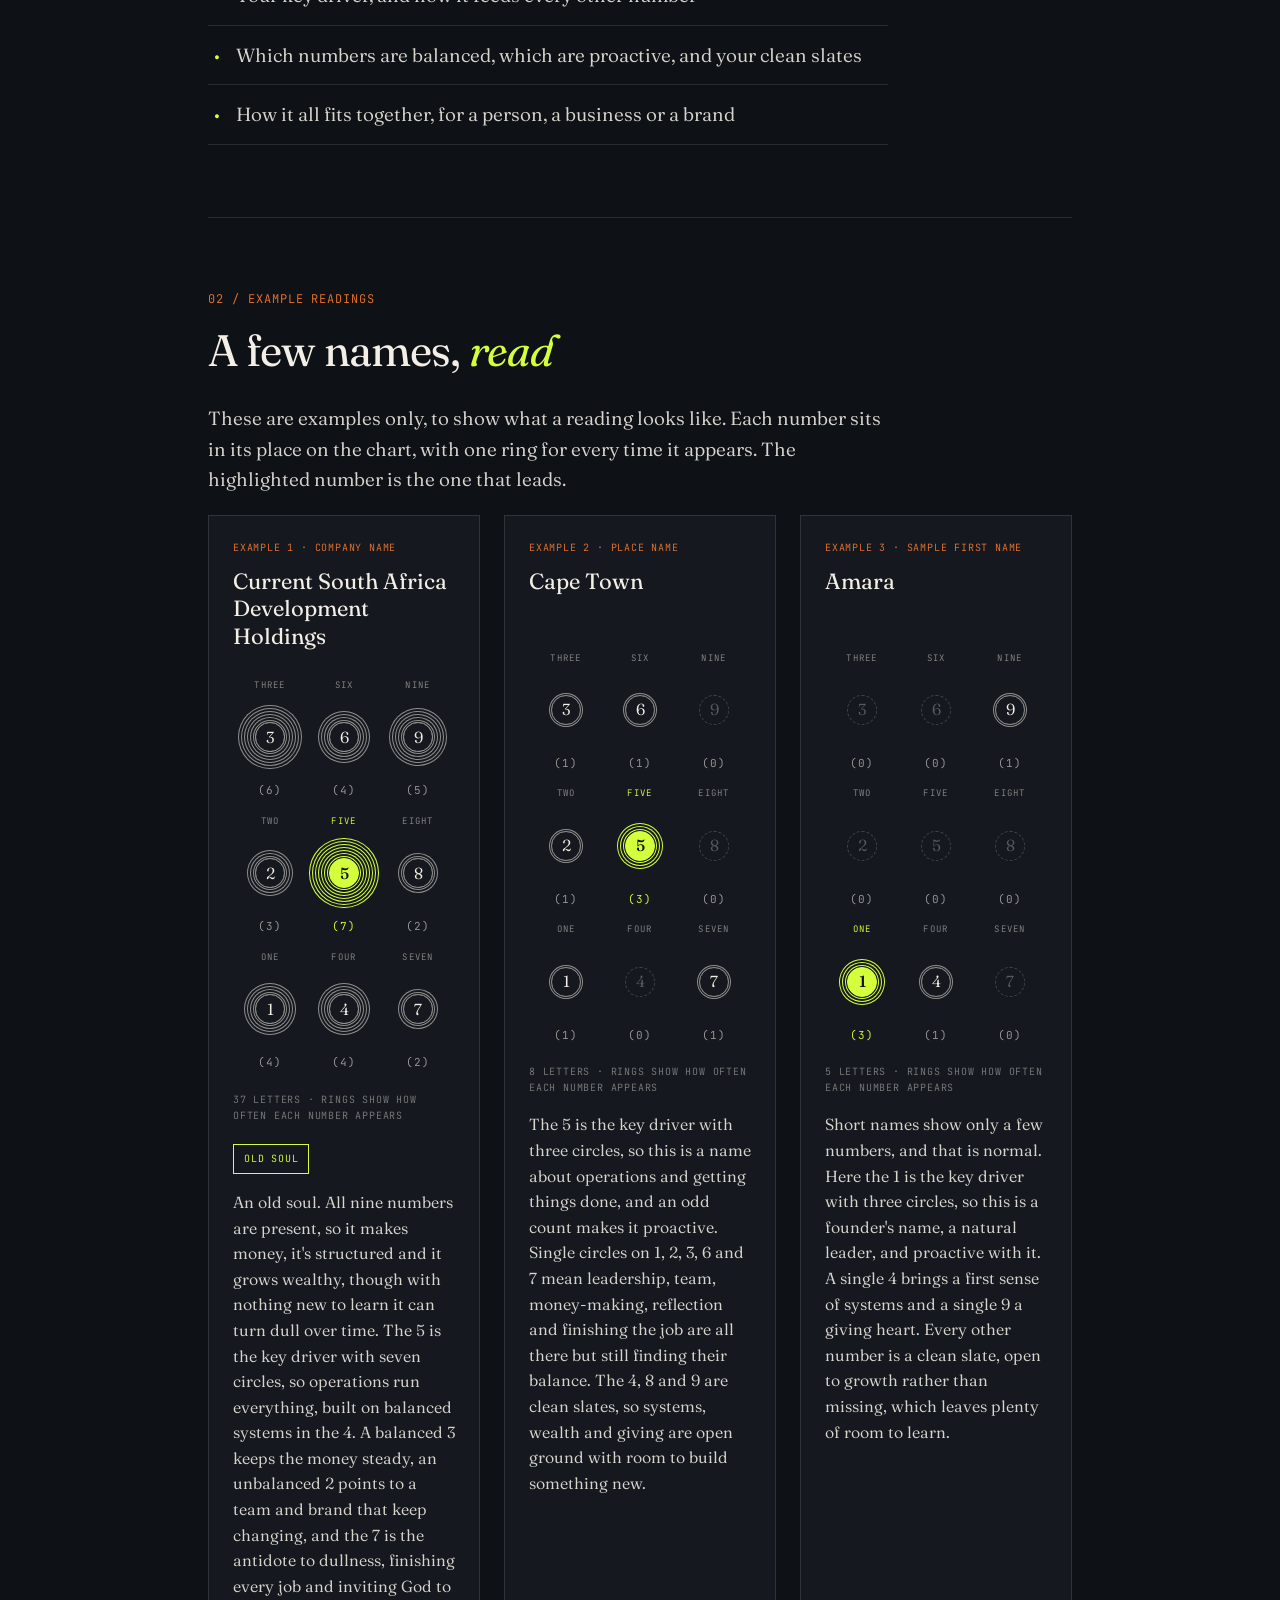
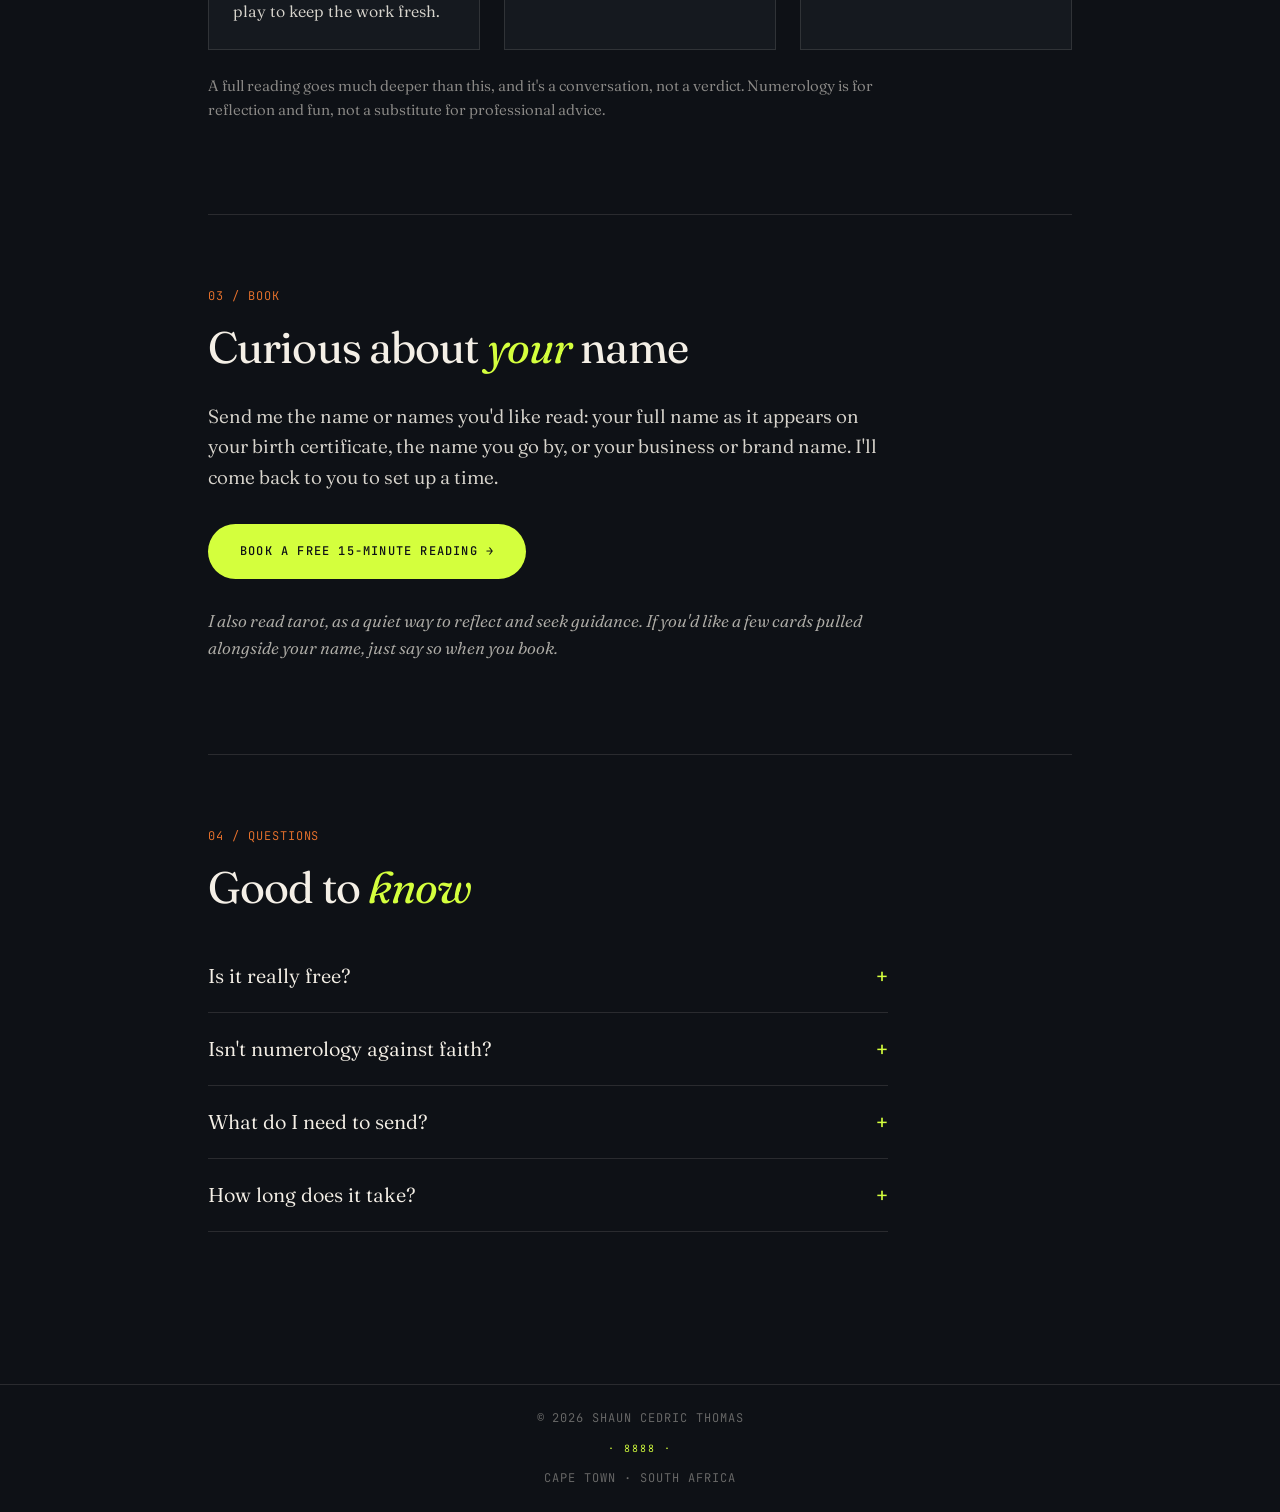
==== commit 09900361: "Numerology: tidy 7 meaning" ====
--- a/numerology/index.html
+++ b/numerology/index.html
@@ -109,7 +109,7 @@
       <div><b>7</b><span>G P Y</span></div><div><b>8</b><span>H Q Z</span></div><div><b>9</b><span>I R</span></div>
     </div>
     <p>Then I count how often each number appears across the full name. Every appearance is a circle of energy. The number with the most circles is the key driver, and everything flows from it. Even counts are balanced, odd counts are proactive, and any missing number is a clean slate, open to growth. When all nine are present, the name is an old soul.</p>
-    <p>Each number has its own job: 1 is the founder or leader, 2 the team, 3 money-making, 4 systems, 5 operations, 6 reflection, 7 finishing the job and faith, inviting God to play, 8 wealth and 9 giving.</p>
+    <p>Each number has its own job: 1 is the founder or leader, 2 the team, 3 money-making, 4 systems, 5 operations, 6 reflection, 7 finishing the job and faith (inviting God to play), 8 wealth and 9 giving.</p>
     <p>A reading covers:</p>
     <ul class="covers">
       <li>Your number grid, counted with you, letter by letter</li>
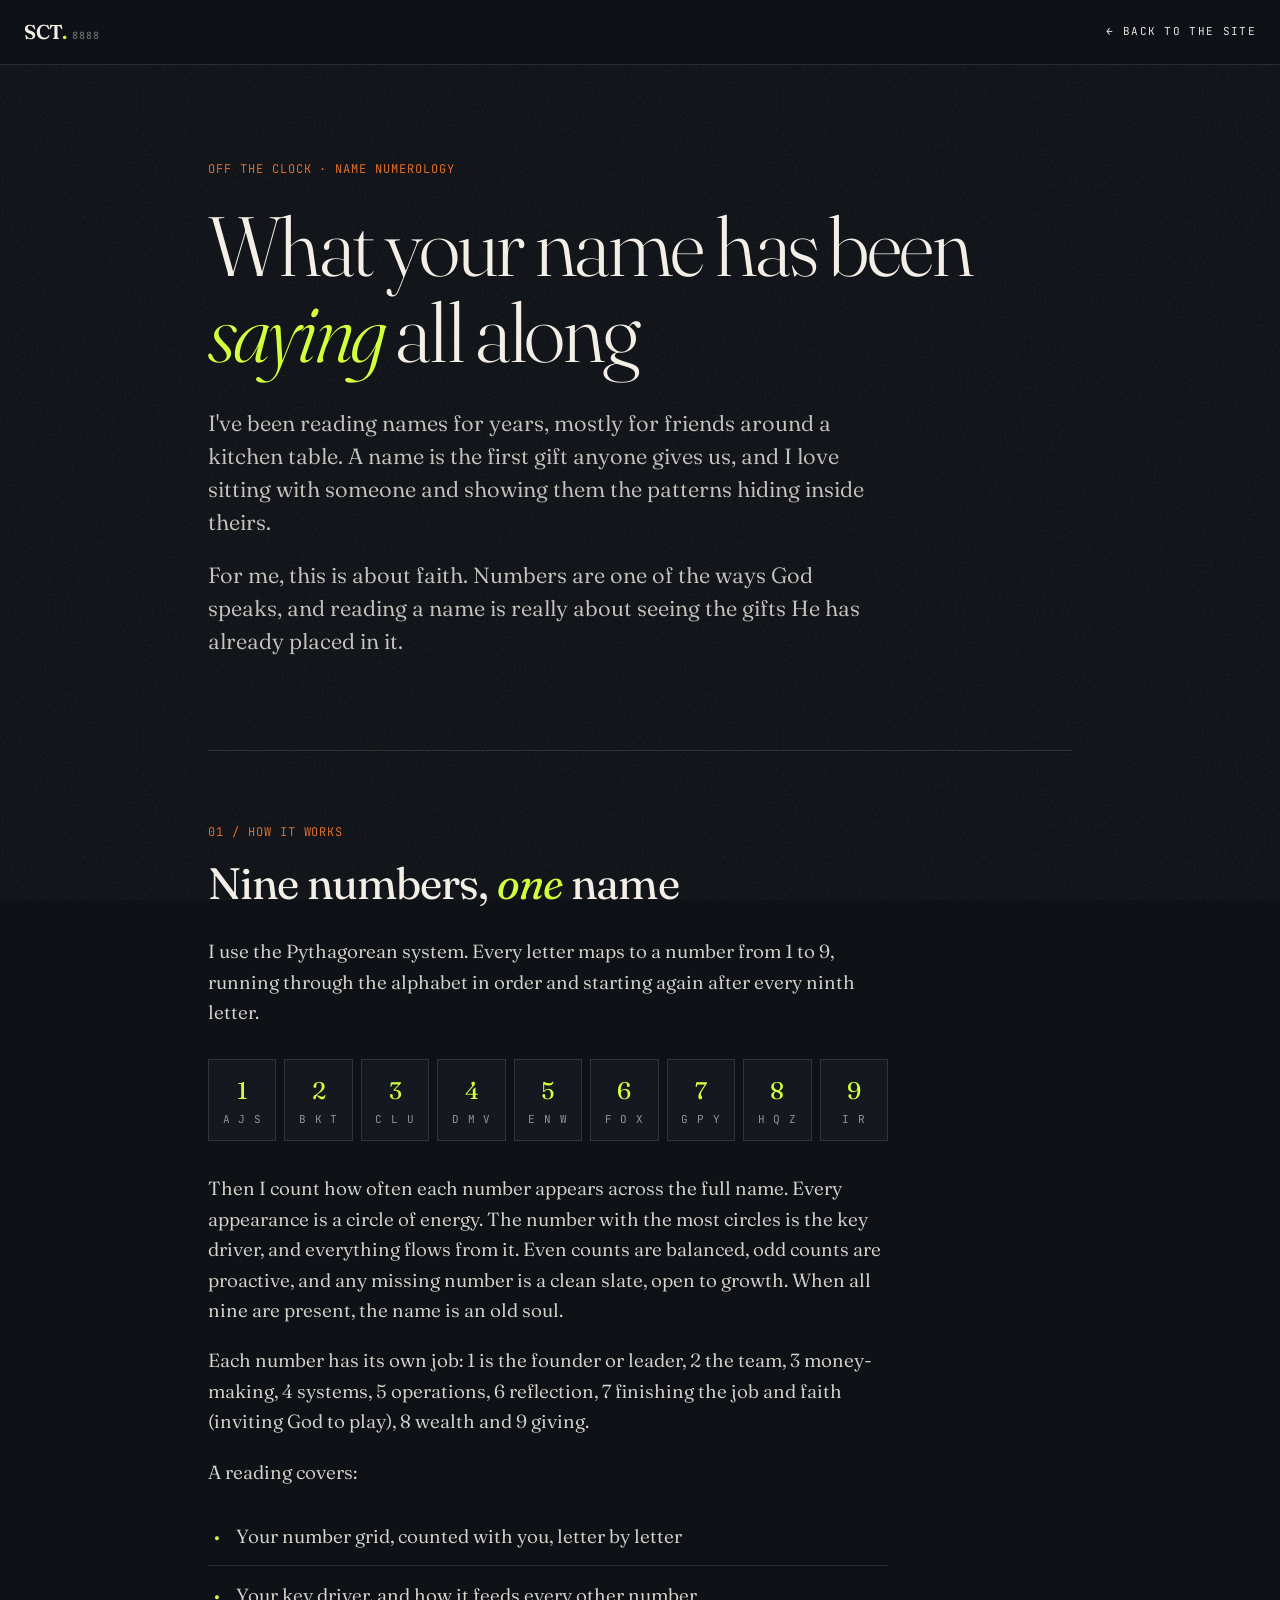
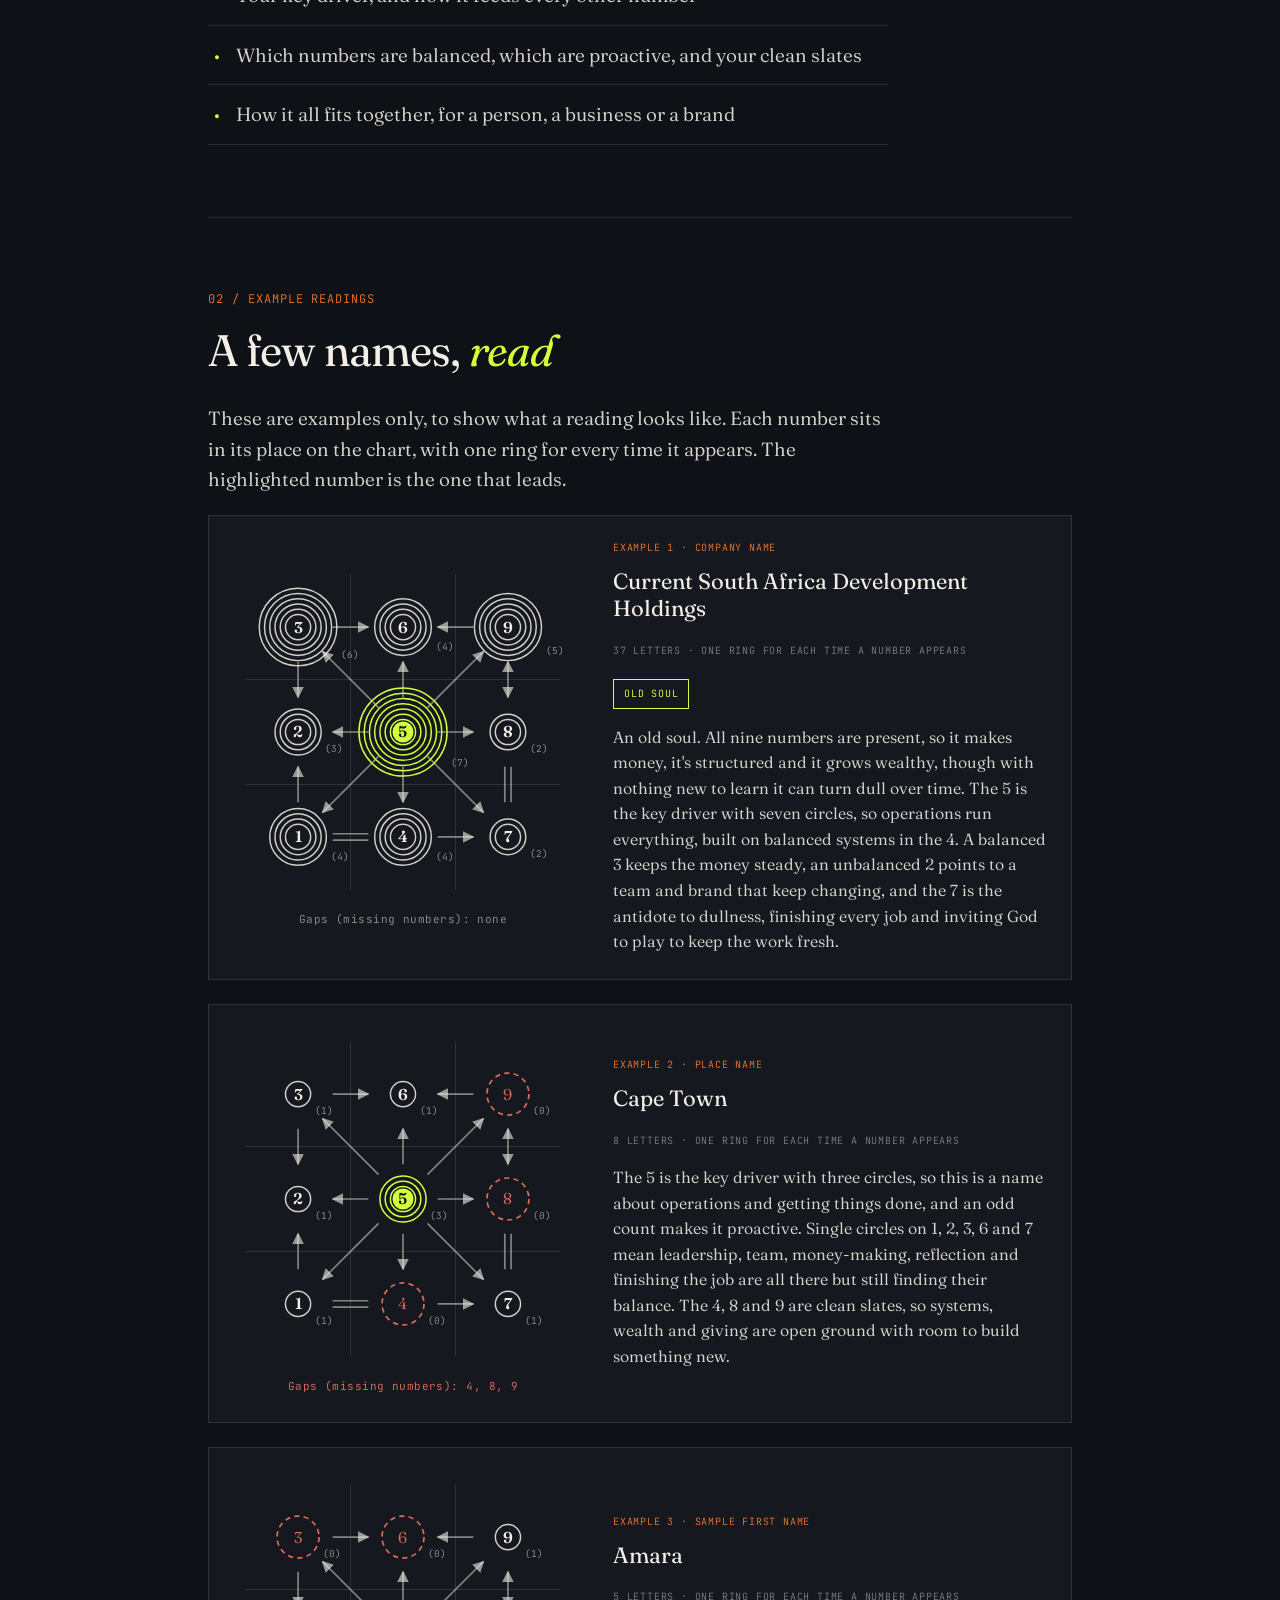
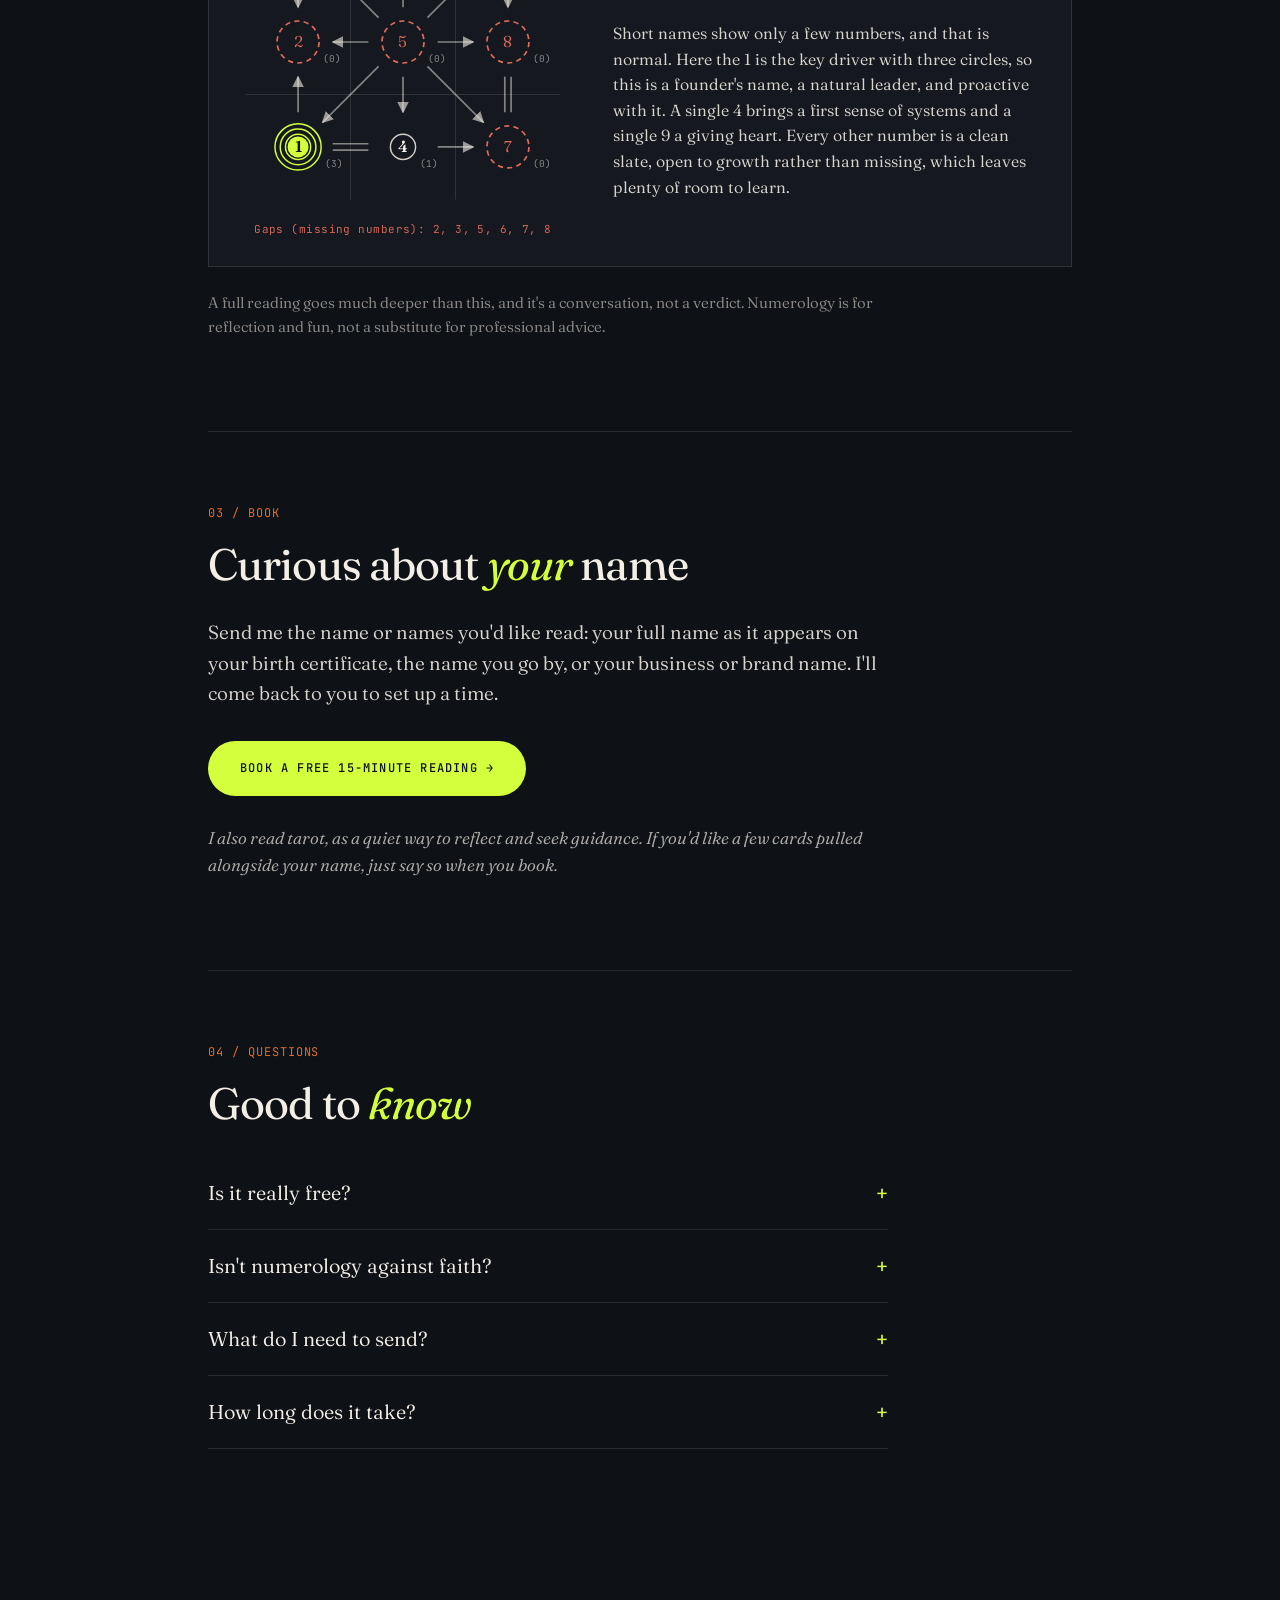
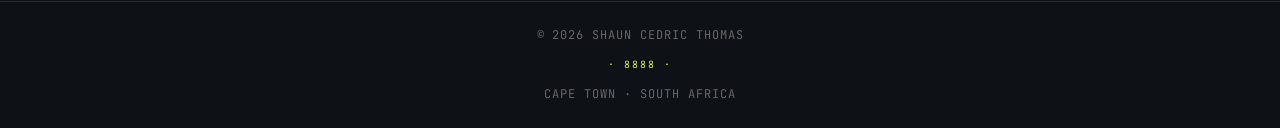
==== commit bef53937: "Draft numerology: SVG charts with the Numerologist's connecting arrows, gaps in red, one example per" ====
--- a/numerology/index.html
+++ b/numerology/index.html
@@ -49,20 +49,27 @@
   .covers { list-style: none; max-width: 680px; }
   .covers li { padding: 14px 0 14px 28px; border-bottom: 1px solid var(--line); position: relative; color: rgba(244,239,230,0.88); }
   .covers li::before { content: '·'; position: absolute; left: 6px; color: var(--acid); font-weight: 700; }
-  .examples { display: grid; grid-template-columns: repeat(3, 1fr); gap: 24px; margin-top: 16px; }
+  .examples { display: grid; grid-template-columns: 1fr; gap: 24px; margin-top: 16px; }
   .example { border: 1px solid var(--line); background: #15191F; padding: 24px; transition: transform 0.4s ease, border-color 0.4s ease; }
   .example:hover { transform: translateY(-4px); border-color: var(--acid); }
   .example-label { color: var(--amber); font-size: 10px; margin-bottom: 12px; }
-  .example h3 { font-family: 'Fraunces', serif; font-weight: 400; font-size: 22px; line-height: 1.25; margin-bottom: 20px; min-height: 2.5em; }
-  .example { --card: #15191F; }
-  .chart { display: grid; grid-template-columns: repeat(3, 1fr); row-gap: 14px; justify-items: center; padding: 8px 0; }
-  .cell { display: flex; flex-direction: column; align-items: center; gap: 8px; min-height: 104px; justify-content: center; }
-  .cell .word { font-size: 9px; letter-spacing: 0.14em; color: rgba(244,239,230,0.5); }
-  .ring { width: 30px; height: 30px; border-radius: 50%; border: 1px solid rgba(244,239,230,0.55); display: flex; align-items: center; justify-content: center; font-family: 'Fraunces', serif; font-size: 16px; color: var(--paper); margin: 22px 0; }
-  .ring.zero { border-style: dashed; border-color: rgba(244,239,230,0.2); color: rgba(244,239,230,0.3); }
-  .ring.lead { background: var(--acid); border-color: var(--acid); color: var(--ink); font-weight: 500; }
-  .cell .count { font-size: 11px; color: rgba(244,239,230,0.6); }
-  .cell:has(.lead) .count, .cell:has(.lead) .word { color: var(--acid); }
+  .example h3 { font-family: 'Fraunces', serif; font-weight: 400; font-size: 22px; line-height: 1.25; margin-bottom: 20px; }
+  .example { display: grid; grid-template-columns: 340px 1fr; gap: 40px; align-items: center; }
+  .nchart { width: 100%; height: auto; display: block; font-family: 'Fraunces', serif; }
+  .nchart .div { stroke: rgba(244,239,230,0.12); stroke-width: 1; fill: none; }
+  .nchart .ln { stroke: rgba(244,239,230,0.5); stroke-width: 1.6; }
+  .nchart .hd { fill: rgba(244,239,230,0.6); }
+  .nchart .rg { fill: none; stroke: rgba(244,239,230,0.85); stroke-width: 1.4; }
+  .nchart .rg.lead { stroke: var(--acid); }
+  .nchart .fill { fill: var(--acid); }
+  .nchart text { text-anchor: middle; dominant-baseline: central; }
+  .nchart .n { fill: var(--paper); font-size: 15px; font-weight: 600; }
+  .nchart .n.lead { fill: var(--ink); }
+  .nchart .gap { fill: none; stroke: #E06A5A; stroke-width: 1.6; stroke-dasharray: 5 4; }
+  .nchart .gapn { fill: #E06A5A; font-size: 15px; }
+  .nchart .ct { font-family: 'JetBrains Mono', monospace; font-size: 9px; fill: rgba(244,239,230,0.55); }
+  .nchart .cap { font-family: 'JetBrains Mono', monospace; font-size: 10.5px; letter-spacing: 0.04em; fill: rgba(244,239,230,0.55); }
+  .nchart .cap.has { fill: #E06A5A; }
   .example .letters { color: rgba(244,239,230,0.45); font-size: 10px; margin: 12px 0 16px; line-height: 1.6; }
   .soul { display: inline-block; border: 1px solid var(--acid); color: var(--acid); padding: 6px 10px; font-size: 10px; margin-bottom: 16px; }
   .tarot { font-size: 17px; color: rgba(244,239,230,0.7); margin-top: 28px; font-style: italic; }
@@ -77,7 +84,7 @@
   summary::after { content: '+'; color: var(--acid); font-family: 'JetBrains Mono', monospace; }
   details[open] summary::after { content: '−'; }
   details p { padding-bottom: 20px; margin: 0; font-size: 17px; }
-  @media (max-width: 880px) { .examples { grid-template-columns: 1fr; } .example h3 { min-height: 0; } }
+  @media (max-width: 880px) { .example { grid-template-columns: 1fr; gap: 20px; } .ex-chart { max-width: 360px; width: 100%; margin: 0 auto; } }
   @media (max-width: 720px) {
     nav { padding: 16px 24px; }
     main { padding: 120px 24px 60px; }
@@ -124,23 +131,23 @@
     <h2 id="examples-heading">A few names, <em>read</em></h2>
     <p>These are examples only, to show what a reading looks like. Each number sits in its place on the chart, with one ring for every time it appears. The highlighted number is the one that leads.</p>
     <div class="examples">
-      <article class="example">
+      <article class="example"><div class="ex-chart"><svg class="nchart" viewBox="-12 -12 324 352" role="img" aria-label="Number chart for Current South Africa Development Holdings. One: 4; Two: 3; Three: 6; Four: 4; Five: 7; Six: 4; Seven: 2; Eight: 2; Nine: 5. Gaps (missing numbers): none"><defs><marker id="ah" viewBox="0 0 10 10" refX="9" refY="5" markerWidth="7" markerHeight="7" orient="auto"><path d="M0 0L10 5L0 10z" class="hd"/></marker><marker id="ahs" viewBox="0 0 10 10" refX="9" refY="5" markerWidth="7" markerHeight="7" orient="auto-start-reverse"><path d="M0 0L10 5L0 10z" class="hd"/></marker></defs><path class="div" d="M100 0V300M200 0V300M0 100H300M0 200H300"/><line class="ln" x1="126.7" y1="126.7" x2="73.3" y2="73.3" marker-end="url(#ah)"/><line class="ln" x1="173.3" y1="126.7" x2="226.7" y2="73.3" marker-end="url(#ah)"/><line class="ln" x1="117.0" y1="150.0" x2="83.0" y2="150.0" marker-end="url(#ah)"/><line class="ln" x1="183.0" y1="150.0" x2="217.0" y2="150.0" marker-end="url(#ah)"/><line class="ln" x1="150.0" y1="183.0" x2="150.0" y2="217.0" marker-end="url(#ah)"/><line class="ln" x1="173.3" y1="173.3" x2="226.7" y2="226.7" marker-end="url(#ah)"/><line class="ln" x1="150.0" y1="117.0" x2="150.0" y2="83.0" marker-end="url(#ah)"/><line class="ln" x1="126.7" y1="173.3" x2="73.3" y2="226.7" marker-end="url(#ah)"/><line class="ln" x1="83.0" y1="50.0" x2="117.0" y2="50.0" marker-end="url(#ah)"/><line class="ln" x1="217.0" y1="50.0" x2="183.0" y2="50.0" marker-end="url(#ah)"/><line class="ln" x1="50.0" y1="83.0" x2="50.0" y2="117.0" marker-end="url(#ah)"/><line class="ln" x1="50.0" y1="217.0" x2="50.0" y2="183.0" marker-end="url(#ah)"/><line class="ln" x1="183.0" y1="250.0" x2="217.0" y2="250.0" marker-end="url(#ah)"/><line class="ln" x1="250.0" y1="83.0" x2="250.0" y2="117.0" marker-end="url(#ah)" marker-start="url(#ahs)"/><line class="ln" x1="83.0" y1="253.0" x2="117.0" y2="253.0"/><line class="ln" x1="83.0" y1="247.0" x2="117.0" y2="247.0"/><line class="ln" x1="247.0" y1="183.0" x2="247.0" y2="217.0"/><line class="ln" x1="253.0" y1="183.0" x2="253.0" y2="217.0"/><circle class="rg" cx="50" cy="250" r="12"/><circle class="rg" cx="50" cy="250" r="17"/><circle class="rg" cx="50" cy="250" r="22"/><circle class="rg" cx="50" cy="250" r="27"/><text class="n" x="50" y="250">1</text><text class="ct" x="81" y="269" style="text-anchor:start">(4)</text><circle class="rg" cx="50" cy="150" r="12"/><circle class="rg" cx="50" cy="150" r="17"/><circle class="rg" cx="50" cy="150" r="22"/><text class="n" x="50" y="150">2</text><text class="ct" x="76" y="166" style="text-anchor:start">(3)</text><circle class="rg" cx="50" cy="50" r="12"/><circle class="rg" cx="50" cy="50" r="17"/><circle class="rg" cx="50" cy="50" r="22"/><circle class="rg" cx="50" cy="50" r="27"/><circle class="rg" cx="50" cy="50" r="32"/><circle class="rg" cx="50" cy="50" r="37"/><text class="n" x="50" y="50">3</text><text class="ct" x="91" y="76" style="text-anchor:start">(6)</text><circle class="rg" cx="150" cy="250" r="12"/><circle class="rg" cx="150" cy="250" r="17"/><circle class="rg" cx="150" cy="250" r="22"/><circle class="rg" cx="150" cy="250" r="27"/><text class="n" x="150" y="250">4</text><text class="ct" x="181" y="269" style="text-anchor:start">(4)</text><circle class="rg lead" cx="150" cy="150" r="12"/><circle class="rg lead" cx="150" cy="150" r="17"/><circle class="rg lead" cx="150" cy="150" r="22"/><circle class="rg lead" cx="150" cy="150" r="27"/><circle class="rg lead" cx="150" cy="150" r="32"/><circle class="rg lead" cx="150" cy="150" r="37"/><circle class="rg lead" cx="150" cy="150" r="42"/><circle class="fill" cx="150" cy="150" r="10"/><text class="n lead" x="150" y="150">5</text><text class="ct" x="196" y="179" style="text-anchor:start">(7)</text><circle class="rg" cx="150" cy="50" r="12"/><circle class="rg" cx="150" cy="50" r="17"/><circle class="rg" cx="150" cy="50" r="22"/><circle class="rg" cx="150" cy="50" r="27"/><text class="n" x="150" y="50">6</text><text class="ct" x="181" y="69" style="text-anchor:start">(4)</text><circle class="rg" cx="250" cy="250" r="12"/><circle class="rg" cx="250" cy="250" r="17"/><text class="n" x="250" y="250">7</text><text class="ct" x="271" y="266" style="text-anchor:start">(2)</text><circle class="rg" cx="250" cy="150" r="12"/><circle class="rg" cx="250" cy="150" r="17"/><text class="n" x="250" y="150">8</text><text class="ct" x="271" y="166" style="text-anchor:start">(2)</text><circle class="rg" cx="250" cy="50" r="12"/><circle class="rg" cx="250" cy="50" r="17"/><circle class="rg" cx="250" cy="50" r="22"/><circle class="rg" cx="250" cy="50" r="27"/><circle class="rg" cx="250" cy="50" r="32"/><text class="n" x="250" y="50">9</text><text class="ct" x="286" y="72" style="text-anchor:start">(5)</text><text class="cap" x="150" y="328">Gaps (missing numbers): none</text></svg></div><div class="ex-body">
         <div class="mono example-label">Example 1 · Company name</div>
         <h3>Current South Africa Development Holdings</h3>
-        <div class="chart" role="img" aria-label="Number chart for Current South Africa Development Holdings. One: 4; Two: 3; Three: 6; Four: 4; Five: 7; Six: 4; Seven: 2; Eight: 2; Nine: 5"><div class="cell"><span class="mono word">THREE</span><span class="ring" style="box-shadow: 0 0 0 1px var(--card), 0 0 0 2px rgba(244,239,230,0.55), 0 0 0 4px var(--card), 0 0 0 5px rgba(244,239,230,0.55), 0 0 0 7px var(--card), 0 0 0 8px rgba(244,239,230,0.55), 0 0 0 10px var(--card), 0 0 0 11px rgba(244,239,230,0.55), 0 0 0 13px var(--card), 0 0 0 14px rgba(244,239,230,0.55), 0 0 0 16px var(--card), 0 0 0 17px rgba(244,239,230,0.55)">3</span><span class="mono count">(6)</span></div><div class="cell"><span class="mono word">SIX</span><span class="ring" style="box-shadow: 0 0 0 1px var(--card), 0 0 0 2px rgba(244,239,230,0.55), 0 0 0 4px var(--card), 0 0 0 5px rgba(244,239,230,0.55), 0 0 0 7px var(--card), 0 0 0 8px rgba(244,239,230,0.55), 0 0 0 10px var(--card), 0 0 0 11px rgba(244,239,230,0.55)">6</span><span class="mono count">(4)</span></div><div class="cell"><span class="mono word">NINE</span><span class="ring" style="box-shadow: 0 0 0 1px var(--card), 0 0 0 2px rgba(244,239,230,0.55), 0 0 0 4px var(--card), 0 0 0 5px rgba(244,239,230,0.55), 0 0 0 7px var(--card), 0 0 0 8px rgba(244,239,230,0.55), 0 0 0 10px var(--card), 0 0 0 11px rgba(244,239,230,0.55), 0 0 0 13px var(--card), 0 0 0 14px rgba(244,239,230,0.55)">9</span><span class="mono count">(5)</span></div><div class="cell"><span class="mono word">TWO</span><span class="ring" style="box-shadow: 0 0 0 1px var(--card), 0 0 0 2px rgba(244,239,230,0.55), 0 0 0 4px var(--card), 0 0 0 5px rgba(244,239,230,0.55), 0 0 0 7px var(--card), 0 0 0 8px rgba(244,239,230,0.55)">2</span><span class="mono count">(3)</span></div><div class="cell"><span class="mono word">FIVE</span><span class="ring lead" style="box-shadow: 0 0 0 1px var(--card), 0 0 0 2px var(--acid), 0 0 0 4px var(--card), 0 0 0 5px var(--acid), 0 0 0 7px var(--card), 0 0 0 8px var(--acid), 0 0 0 10px var(--card), 0 0 0 11px var(--acid), 0 0 0 13px var(--card), 0 0 0 14px var(--acid), 0 0 0 16px var(--card), 0 0 0 17px var(--acid), 0 0 0 19px var(--card), 0 0 0 20px var(--acid)">5</span><span class="mono count">(7)</span></div><div class="cell"><span class="mono word">EIGHT</span><span class="ring" style="box-shadow: 0 0 0 1px var(--card), 0 0 0 2px rgba(244,239,230,0.55), 0 0 0 4px var(--card), 0 0 0 5px rgba(244,239,230,0.55)">8</span><span class="mono count">(2)</span></div><div class="cell"><span class="mono word">ONE</span><span class="ring" style="box-shadow: 0 0 0 1px var(--card), 0 0 0 2px rgba(244,239,230,0.55), 0 0 0 4px var(--card), 0 0 0 5px rgba(244,239,230,0.55), 0 0 0 7px var(--card), 0 0 0 8px rgba(244,239,230,0.55), 0 0 0 10px var(--card), 0 0 0 11px rgba(244,239,230,0.55)">1</span><span class="mono count">(4)</span></div><div class="cell"><span class="mono word">FOUR</span><span class="ring" style="box-shadow: 0 0 0 1px var(--card), 0 0 0 2px rgba(244,239,230,0.55), 0 0 0 4px var(--card), 0 0 0 5px rgba(244,239,230,0.55), 0 0 0 7px var(--card), 0 0 0 8px rgba(244,239,230,0.55), 0 0 0 10px var(--card), 0 0 0 11px rgba(244,239,230,0.55)">4</span><span class="mono count">(4)</span></div><div class="cell"><span class="mono word">SEVEN</span><span class="ring" style="box-shadow: 0 0 0 1px var(--card), 0 0 0 2px rgba(244,239,230,0.55), 0 0 0 4px var(--card), 0 0 0 5px rgba(244,239,230,0.55)">7</span><span class="mono count">(2)</span></div></div><p class="mono letters">37 letters · rings show how often each number appears</p><span class="mono soul">Old soul</span>
-        <p>An old soul. All nine numbers are present, so it makes money, it's structured and it grows wealthy, though with nothing new to learn it can turn dull over time. The 5 is the key driver with seven circles, so operations run everything, built on balanced systems in the 4. A balanced 3 keeps the money steady, an unbalanced 2 points to a team and brand that keep changing, and the 7 is the antidote to dullness, finishing every job and inviting God to play to keep the work fresh.</p>
+        <p class="mono letters">37 letters · one ring for each time a number appears</p><span class="mono soul">Old soul</span>
+        <p>An old soul. All nine numbers are present, so it makes money, it's structured and it grows wealthy, though with nothing new to learn it can turn dull over time. The 5 is the key driver with seven circles, so operations run everything, built on balanced systems in the 4. A balanced 3 keeps the money steady, an unbalanced 2 points to a team and brand that keep changing, and the 7 is the antidote to dullness, finishing every job and inviting God to play to keep the work fresh.</p></div>
       </article>
-      <article class="example">
+      <article class="example"><div class="ex-chart"><svg class="nchart" viewBox="-12 -12 324 352" role="img" aria-label="Number chart for Cape Town. One: 1; Two: 1; Three: 1; Four: 0; Five: 3; Six: 1; Seven: 1; Eight: 0; Nine: 0. Gaps (missing numbers): 4, 8, 9"><defs><marker id="ah" viewBox="0 0 10 10" refX="9" refY="5" markerWidth="7" markerHeight="7" orient="auto"><path d="M0 0L10 5L0 10z" class="hd"/></marker><marker id="ahs" viewBox="0 0 10 10" refX="9" refY="5" markerWidth="7" markerHeight="7" orient="auto-start-reverse"><path d="M0 0L10 5L0 10z" class="hd"/></marker></defs><path class="div" d="M100 0V300M200 0V300M0 100H300M0 200H300"/><line class="ln" x1="126.7" y1="126.7" x2="73.3" y2="73.3" marker-end="url(#ah)"/><line class="ln" x1="173.3" y1="126.7" x2="226.7" y2="73.3" marker-end="url(#ah)"/><line class="ln" x1="117.0" y1="150.0" x2="83.0" y2="150.0" marker-end="url(#ah)"/><line class="ln" x1="183.0" y1="150.0" x2="217.0" y2="150.0" marker-end="url(#ah)"/><line class="ln" x1="150.0" y1="183.0" x2="150.0" y2="217.0" marker-end="url(#ah)"/><line class="ln" x1="173.3" y1="173.3" x2="226.7" y2="226.7" marker-end="url(#ah)"/><line class="ln" x1="150.0" y1="117.0" x2="150.0" y2="83.0" marker-end="url(#ah)"/><line class="ln" x1="126.7" y1="173.3" x2="73.3" y2="226.7" marker-end="url(#ah)"/><line class="ln" x1="83.0" y1="50.0" x2="117.0" y2="50.0" marker-end="url(#ah)"/><line class="ln" x1="217.0" y1="50.0" x2="183.0" y2="50.0" marker-end="url(#ah)"/><line class="ln" x1="50.0" y1="83.0" x2="50.0" y2="117.0" marker-end="url(#ah)"/><line class="ln" x1="50.0" y1="217.0" x2="50.0" y2="183.0" marker-end="url(#ah)"/><line class="ln" x1="183.0" y1="250.0" x2="217.0" y2="250.0" marker-end="url(#ah)"/><line class="ln" x1="250.0" y1="83.0" x2="250.0" y2="117.0" marker-end="url(#ah)" marker-start="url(#ahs)"/><line class="ln" x1="83.0" y1="253.0" x2="117.0" y2="253.0"/><line class="ln" x1="83.0" y1="247.0" x2="117.0" y2="247.0"/><line class="ln" x1="247.0" y1="183.0" x2="247.0" y2="217.0"/><line class="ln" x1="253.0" y1="183.0" x2="253.0" y2="217.0"/><circle class="rg" cx="50" cy="250" r="12"/><text class="n" x="50" y="250">1</text><text class="ct" x="66" y="266" style="text-anchor:start">(1)</text><circle class="rg" cx="50" cy="150" r="12"/><text class="n" x="50" y="150">2</text><text class="ct" x="66" y="166" style="text-anchor:start">(1)</text><circle class="rg" cx="50" cy="50" r="12"/><text class="n" x="50" y="50">3</text><text class="ct" x="66" y="66" style="text-anchor:start">(1)</text><circle class="gap" cx="150" cy="250" r="20"/><text class="gapn" x="150" y="250">4</text><text class="ct" x="174" y="266" style="text-anchor:start">(0)</text><circle class="rg lead" cx="150" cy="150" r="12"/><circle class="rg lead" cx="150" cy="150" r="17"/><circle class="rg lead" cx="150" cy="150" r="22"/><circle class="fill" cx="150" cy="150" r="10"/><text class="n lead" x="150" y="150">5</text><text class="ct" x="176" y="166" style="text-anchor:start">(3)</text><circle class="rg" cx="150" cy="50" r="12"/><text class="n" x="150" y="50">6</text><text class="ct" x="166" y="66" style="text-anchor:start">(1)</text><circle class="rg" cx="250" cy="250" r="12"/><text class="n" x="250" y="250">7</text><text class="ct" x="266" y="266" style="text-anchor:start">(1)</text><circle class="gap" cx="250" cy="150" r="20"/><text class="gapn" x="250" y="150">8</text><text class="ct" x="274" y="166" style="text-anchor:start">(0)</text><circle class="gap" cx="250" cy="50" r="20"/><text class="gapn" x="250" y="50">9</text><text class="ct" x="274" y="66" style="text-anchor:start">(0)</text><text class="cap has" x="150" y="328">Gaps (missing numbers): 4, 8, 9</text></svg></div><div class="ex-body">
         <div class="mono example-label">Example 2 · Place name</div>
         <h3>Cape Town</h3>
-        <div class="chart" role="img" aria-label="Number chart for Cape Town. One: 1; Two: 1; Three: 1; Four: 0; Five: 3; Six: 1; Seven: 1; Eight: 0; Nine: 0"><div class="cell"><span class="mono word">THREE</span><span class="ring" style="box-shadow: 0 0 0 1px var(--card), 0 0 0 2px rgba(244,239,230,0.55)">3</span><span class="mono count">(1)</span></div><div class="cell"><span class="mono word">SIX</span><span class="ring" style="box-shadow: 0 0 0 1px var(--card), 0 0 0 2px rgba(244,239,230,0.55)">6</span><span class="mono count">(1)</span></div><div class="cell"><span class="mono word">NINE</span><span class="ring zero">9</span><span class="mono count">(0)</span></div><div class="cell"><span class="mono word">TWO</span><span class="ring" style="box-shadow: 0 0 0 1px var(--card), 0 0 0 2px rgba(244,239,230,0.55)">2</span><span class="mono count">(1)</span></div><div class="cell"><span class="mono word">FIVE</span><span class="ring lead" style="box-shadow: 0 0 0 1px var(--card), 0 0 0 2px var(--acid), 0 0 0 4px var(--card), 0 0 0 5px var(--acid), 0 0 0 7px var(--card), 0 0 0 8px var(--acid)">5</span><span class="mono count">(3)</span></div><div class="cell"><span class="mono word">EIGHT</span><span class="ring zero">8</span><span class="mono count">(0)</span></div><div class="cell"><span class="mono word">ONE</span><span class="ring" style="box-shadow: 0 0 0 1px var(--card), 0 0 0 2px rgba(244,239,230,0.55)">1</span><span class="mono count">(1)</span></div><div class="cell"><span class="mono word">FOUR</span><span class="ring zero">4</span><span class="mono count">(0)</span></div><div class="cell"><span class="mono word">SEVEN</span><span class="ring" style="box-shadow: 0 0 0 1px var(--card), 0 0 0 2px rgba(244,239,230,0.55)">7</span><span class="mono count">(1)</span></div></div><p class="mono letters">8 letters · rings show how often each number appears</p>
-        <p>The 5 is the key driver with three circles, so this is a name about operations and getting things done, and an odd count makes it proactive. Single circles on 1, 2, 3, 6 and 7 mean leadership, team, money-making, reflection and finishing the job are all there but still finding their balance. The 4, 8 and 9 are clean slates, so systems, wealth and giving are open ground with room to build something new.</p>
+        <p class="mono letters">8 letters · one ring for each time a number appears</p>
+        <p>The 5 is the key driver with three circles, so this is a name about operations and getting things done, and an odd count makes it proactive. Single circles on 1, 2, 3, 6 and 7 mean leadership, team, money-making, reflection and finishing the job are all there but still finding their balance. The 4, 8 and 9 are clean slates, so systems, wealth and giving are open ground with room to build something new.</p></div>
       </article>
-      <article class="example">
+      <article class="example"><div class="ex-chart"><svg class="nchart" viewBox="-12 -12 324 352" role="img" aria-label="Number chart for Amara. One: 3; Two: 0; Three: 0; Four: 1; Five: 0; Six: 0; Seven: 0; Eight: 0; Nine: 1. Gaps (missing numbers): 2, 3, 5, 6, 7, 8"><defs><marker id="ah" viewBox="0 0 10 10" refX="9" refY="5" markerWidth="7" markerHeight="7" orient="auto"><path d="M0 0L10 5L0 10z" class="hd"/></marker><marker id="ahs" viewBox="0 0 10 10" refX="9" refY="5" markerWidth="7" markerHeight="7" orient="auto-start-reverse"><path d="M0 0L10 5L0 10z" class="hd"/></marker></defs><path class="div" d="M100 0V300M200 0V300M0 100H300M0 200H300"/><line class="ln" x1="126.7" y1="126.7" x2="73.3" y2="73.3" marker-end="url(#ah)"/><line class="ln" x1="173.3" y1="126.7" x2="226.7" y2="73.3" marker-end="url(#ah)"/><line class="ln" x1="117.0" y1="150.0" x2="83.0" y2="150.0" marker-end="url(#ah)"/><line class="ln" x1="183.0" y1="150.0" x2="217.0" y2="150.0" marker-end="url(#ah)"/><line class="ln" x1="150.0" y1="183.0" x2="150.0" y2="217.0" marker-end="url(#ah)"/><line class="ln" x1="173.3" y1="173.3" x2="226.7" y2="226.7" marker-end="url(#ah)"/><line class="ln" x1="150.0" y1="117.0" x2="150.0" y2="83.0" marker-end="url(#ah)"/><line class="ln" x1="126.7" y1="173.3" x2="73.3" y2="226.7" marker-end="url(#ah)"/><line class="ln" x1="83.0" y1="50.0" x2="117.0" y2="50.0" marker-end="url(#ah)"/><line class="ln" x1="217.0" y1="50.0" x2="183.0" y2="50.0" marker-end="url(#ah)"/><line class="ln" x1="50.0" y1="83.0" x2="50.0" y2="117.0" marker-end="url(#ah)"/><line class="ln" x1="50.0" y1="217.0" x2="50.0" y2="183.0" marker-end="url(#ah)"/><line class="ln" x1="183.0" y1="250.0" x2="217.0" y2="250.0" marker-end="url(#ah)"/><line class="ln" x1="250.0" y1="83.0" x2="250.0" y2="117.0" marker-end="url(#ah)" marker-start="url(#ahs)"/><line class="ln" x1="83.0" y1="253.0" x2="117.0" y2="253.0"/><line class="ln" x1="83.0" y1="247.0" x2="117.0" y2="247.0"/><line class="ln" x1="247.0" y1="183.0" x2="247.0" y2="217.0"/><line class="ln" x1="253.0" y1="183.0" x2="253.0" y2="217.0"/><circle class="rg lead" cx="50" cy="250" r="12"/><circle class="rg lead" cx="50" cy="250" r="17"/><circle class="rg lead" cx="50" cy="250" r="22"/><circle class="fill" cx="50" cy="250" r="10"/><text class="n lead" x="50" y="250">1</text><text class="ct" x="76" y="266" style="text-anchor:start">(3)</text><circle class="gap" cx="50" cy="150" r="20"/><text class="gapn" x="50" y="150">2</text><text class="ct" x="74" y="166" style="text-anchor:start">(0)</text><circle class="gap" cx="50" cy="50" r="20"/><text class="gapn" x="50" y="50">3</text><text class="ct" x="74" y="66" style="text-anchor:start">(0)</text><circle class="rg" cx="150" cy="250" r="12"/><text class="n" x="150" y="250">4</text><text class="ct" x="166" y="266" style="text-anchor:start">(1)</text><circle class="gap" cx="150" cy="150" r="20"/><text class="gapn" x="150" y="150">5</text><text class="ct" x="174" y="166" style="text-anchor:start">(0)</text><circle class="gap" cx="150" cy="50" r="20"/><text class="gapn" x="150" y="50">6</text><text class="ct" x="174" y="66" style="text-anchor:start">(0)</text><circle class="gap" cx="250" cy="250" r="20"/><text class="gapn" x="250" y="250">7</text><text class="ct" x="274" y="266" style="text-anchor:start">(0)</text><circle class="gap" cx="250" cy="150" r="20"/><text class="gapn" x="250" y="150">8</text><text class="ct" x="274" y="166" style="text-anchor:start">(0)</text><circle class="rg" cx="250" cy="50" r="12"/><text class="n" x="250" y="50">9</text><text class="ct" x="266" y="66" style="text-anchor:start">(1)</text><text class="cap has" x="150" y="328">Gaps (missing numbers): 2, 3, 5, 6, 7, 8</text></svg></div><div class="ex-body">
         <div class="mono example-label">Example 3 · Sample first name</div>
         <h3>Amara</h3>
-        <div class="chart" role="img" aria-label="Number chart for Amara. One: 3; Two: 0; Three: 0; Four: 1; Five: 0; Six: 0; Seven: 0; Eight: 0; Nine: 1"><div class="cell"><span class="mono word">THREE</span><span class="ring zero">3</span><span class="mono count">(0)</span></div><div class="cell"><span class="mono word">SIX</span><span class="ring zero">6</span><span class="mono count">(0)</span></div><div class="cell"><span class="mono word">NINE</span><span class="ring" style="box-shadow: 0 0 0 1px var(--card), 0 0 0 2px rgba(244,239,230,0.55)">9</span><span class="mono count">(1)</span></div><div class="cell"><span class="mono word">TWO</span><span class="ring zero">2</span><span class="mono count">(0)</span></div><div class="cell"><span class="mono word">FIVE</span><span class="ring zero">5</span><span class="mono count">(0)</span></div><div class="cell"><span class="mono word">EIGHT</span><span class="ring zero">8</span><span class="mono count">(0)</span></div><div class="cell"><span class="mono word">ONE</span><span class="ring lead" style="box-shadow: 0 0 0 1px var(--card), 0 0 0 2px var(--acid), 0 0 0 4px var(--card), 0 0 0 5px var(--acid), 0 0 0 7px var(--card), 0 0 0 8px var(--acid)">1</span><span class="mono count">(3)</span></div><div class="cell"><span class="mono word">FOUR</span><span class="ring" style="box-shadow: 0 0 0 1px var(--card), 0 0 0 2px rgba(244,239,230,0.55)">4</span><span class="mono count">(1)</span></div><div class="cell"><span class="mono word">SEVEN</span><span class="ring zero">7</span><span class="mono count">(0)</span></div></div><p class="mono letters">5 letters · rings show how often each number appears</p>
-        <p>Short names show only a few numbers, and that is normal. Here the 1 is the key driver with three circles, so this is a founder's name, a natural leader, and proactive with it. A single 4 brings a first sense of systems and a single 9 a giving heart. Every other number is a clean slate, open to growth rather than missing, which leaves plenty of room to learn.</p>
+        <p class="mono letters">5 letters · one ring for each time a number appears</p>
+        <p>Short names show only a few numbers, and that is normal. Here the 1 is the key driver with three circles, so this is a founder's name, a natural leader, and proactive with it. A single 4 brings a first sense of systems and a single 9 a giving heart. Every other number is a clean slate, open to growth rather than missing, which leaves plenty of room to learn.</p></div>
       </article>
     </div>
     <p class="note">A full reading goes much deeper than this, and it's a conversation, not a verdict. Numerology is for reflection and fun, not a substitute for professional advice.</p>
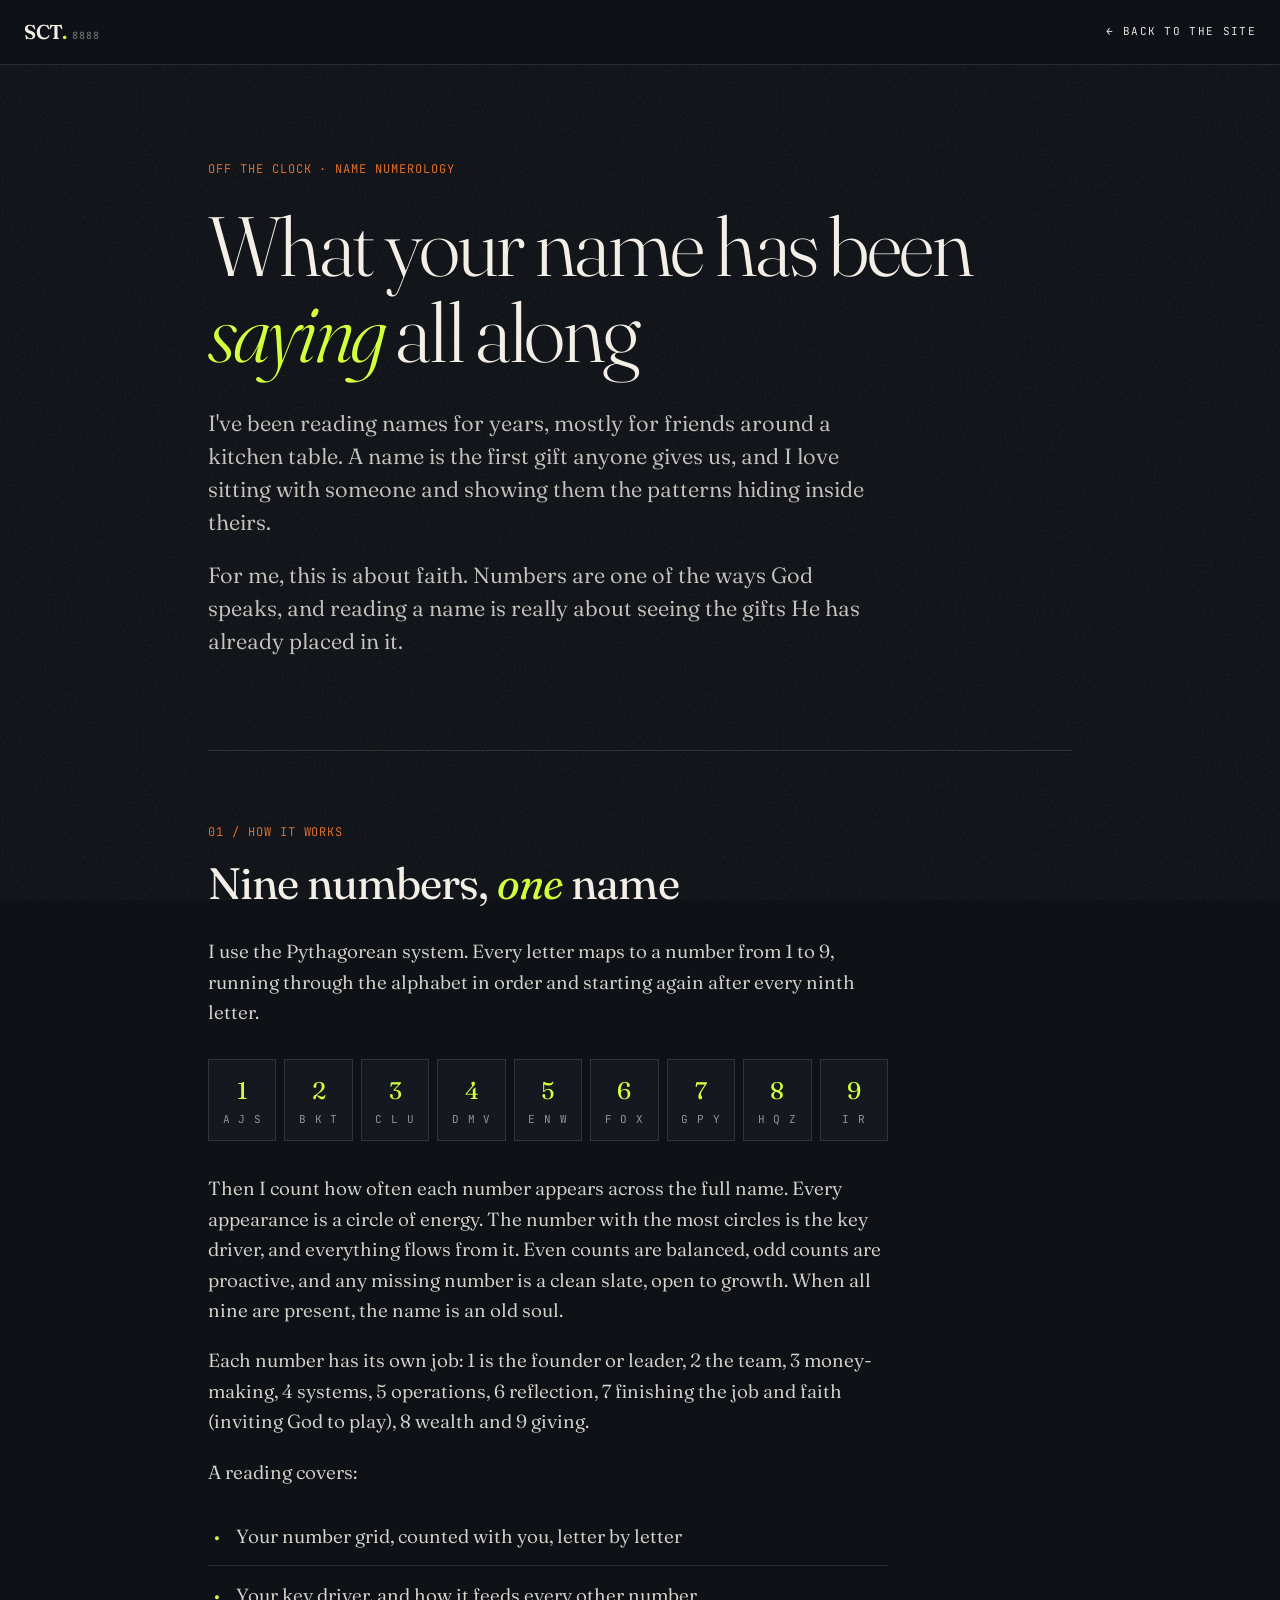
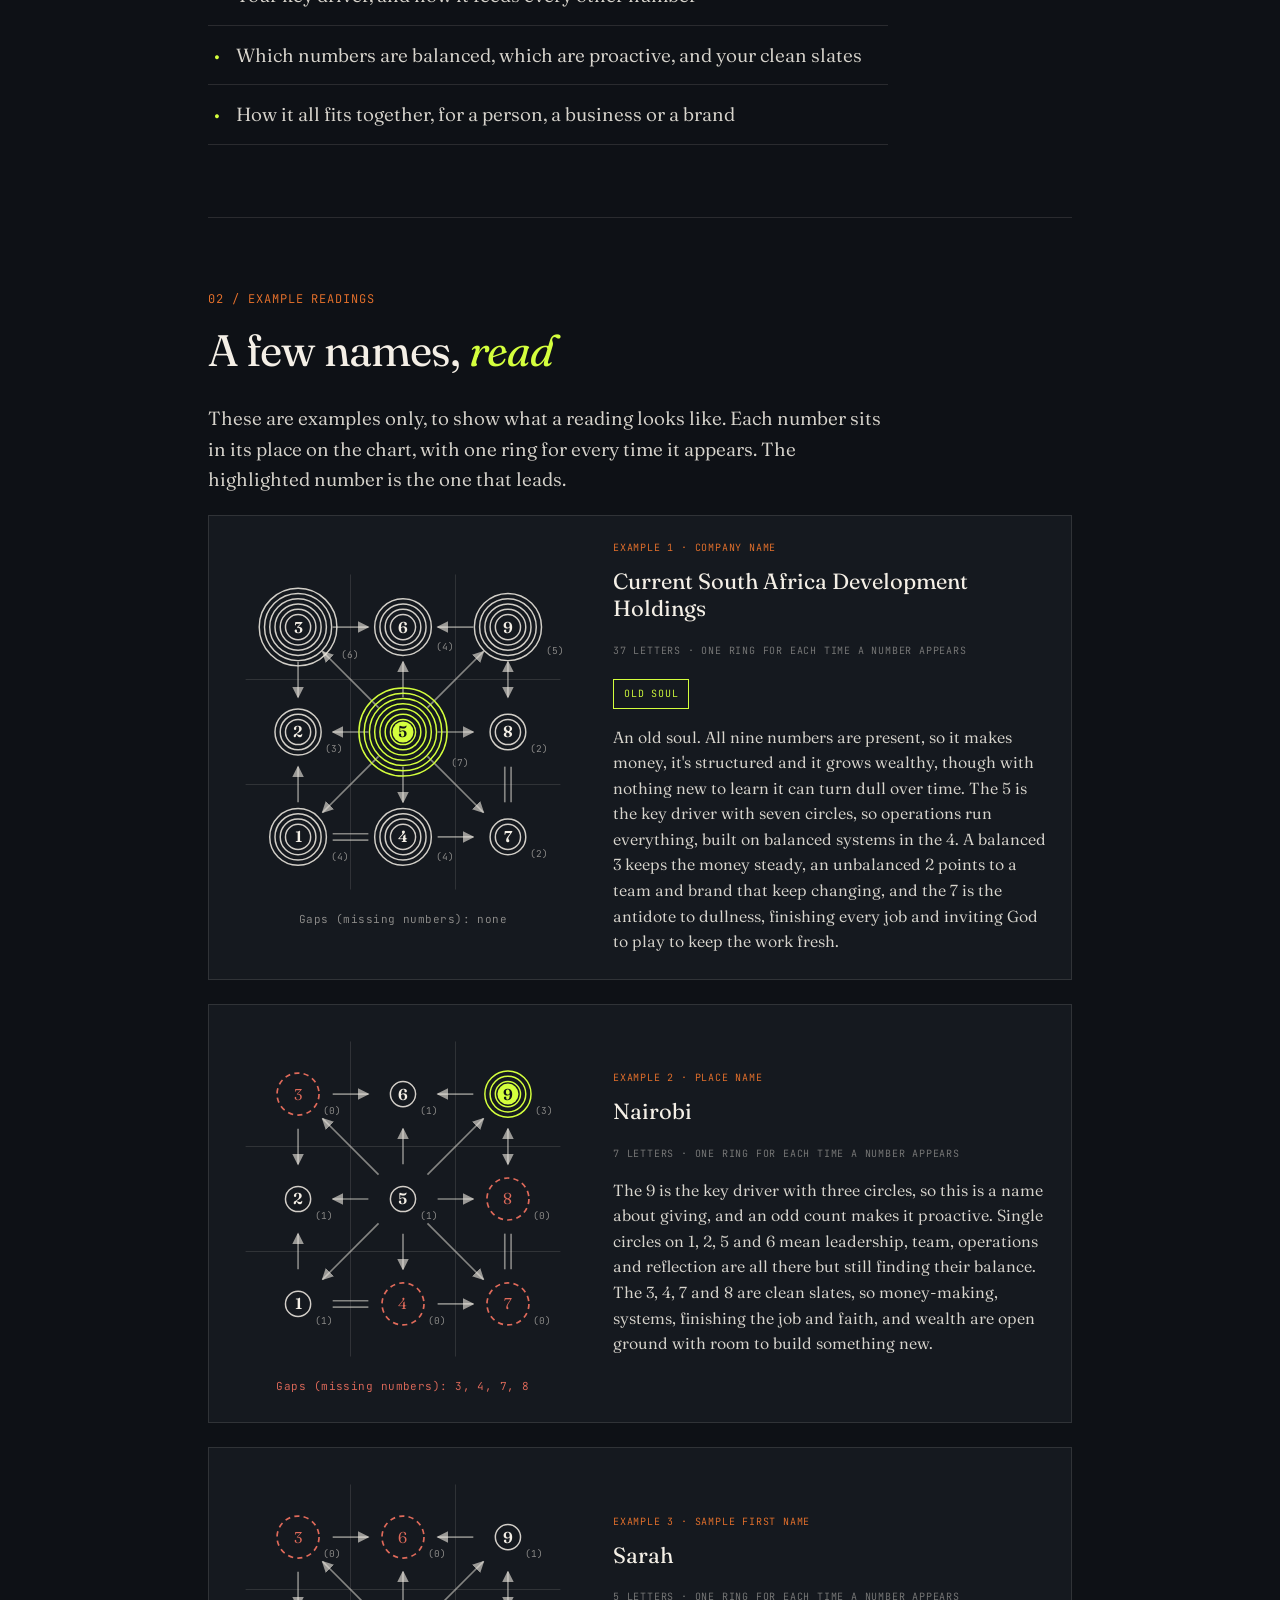
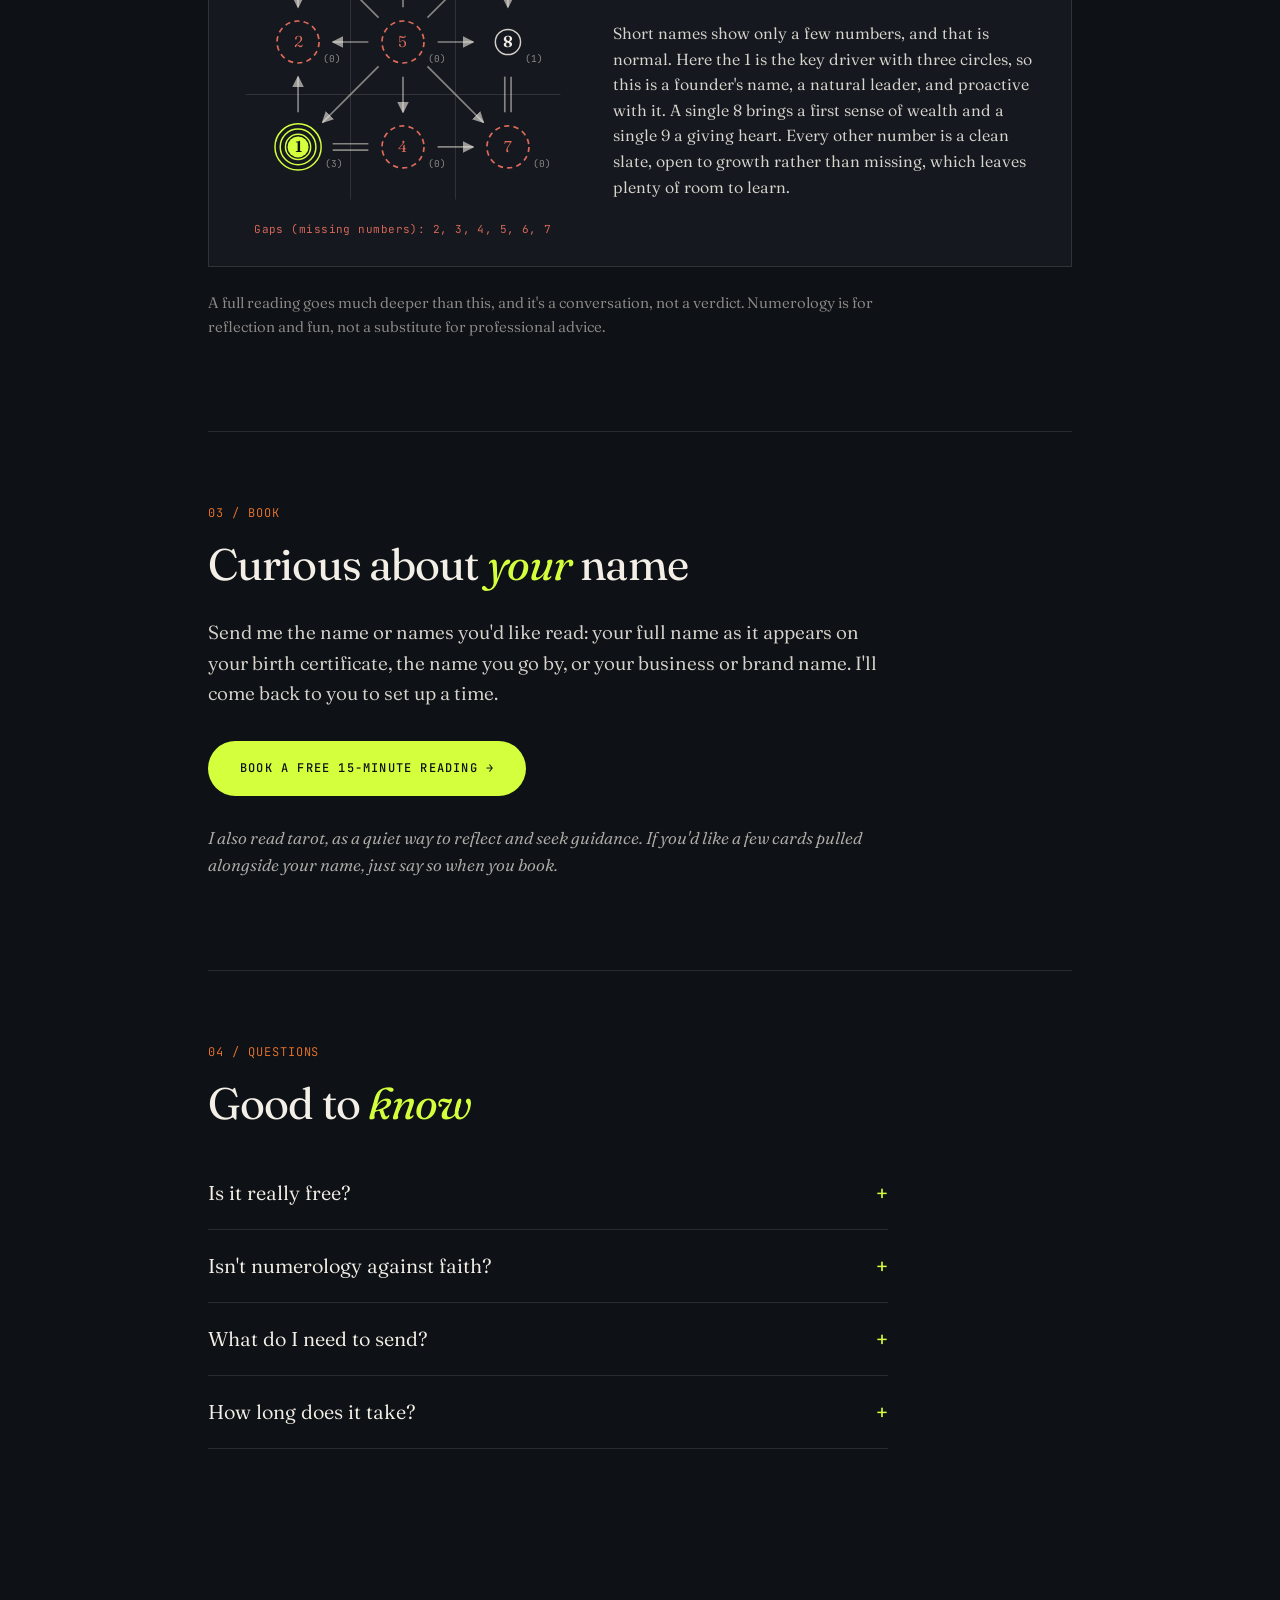
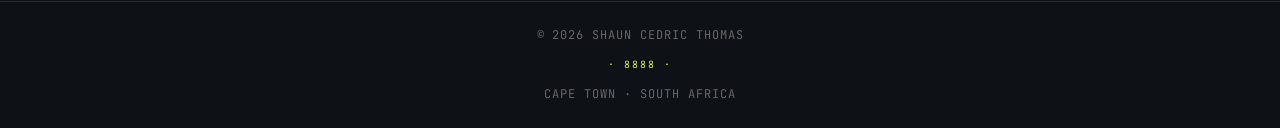
==== commit 7f93119c: "Hero bio breath, and new numerology examples Replace the Cape Town and Amara sample readings with Na" ====
--- a/numerology/index.html
+++ b/numerology/index.html
@@ -5,7 +5,6 @@
 <meta name="viewport" content="width=device-width, initial-scale=1.0" />
 <meta name="color-scheme" content="dark" />
 <meta name="theme-color" content="#0E1116" />
-<meta name="robots" content="noindex" />
 <title>Name numerology readings | Shaun Cedric Thomas</title>
 <meta name="description" content="Free 15-minute name numerology readings with Shaun Cedric Thomas, using the Pythagorean system." />
 <link rel="canonical" href="https://shauncedricthomas.com/numerology/" />
@@ -137,17 +136,17 @@
         <p class="mono letters">37 letters · one ring for each time a number appears</p><span class="mono soul">Old soul</span>
         <p>An old soul. All nine numbers are present, so it makes money, it's structured and it grows wealthy, though with nothing new to learn it can turn dull over time. The 5 is the key driver with seven circles, so operations run everything, built on balanced systems in the 4. A balanced 3 keeps the money steady, an unbalanced 2 points to a team and brand that keep changing, and the 7 is the antidote to dullness, finishing every job and inviting God to play to keep the work fresh.</p></div>
       </article>
-      <article class="example"><div class="ex-chart"><svg class="nchart" viewBox="-12 -12 324 352" role="img" aria-label="Number chart for Cape Town. One: 1; Two: 1; Three: 1; Four: 0; Five: 3; Six: 1; Seven: 1; Eight: 0; Nine: 0. Gaps (missing numbers): 4, 8, 9"><defs><marker id="ah" viewBox="0 0 10 10" refX="9" refY="5" markerWidth="7" markerHeight="7" orient="auto"><path d="M0 0L10 5L0 10z" class="hd"/></marker><marker id="ahs" viewBox="0 0 10 10" refX="9" refY="5" markerWidth="7" markerHeight="7" orient="auto-start-reverse"><path d="M0 0L10 5L0 10z" class="hd"/></marker></defs><path class="div" d="M100 0V300M200 0V300M0 100H300M0 200H300"/><line class="ln" x1="126.7" y1="126.7" x2="73.3" y2="73.3" marker-end="url(#ah)"/><line class="ln" x1="173.3" y1="126.7" x2="226.7" y2="73.3" marker-end="url(#ah)"/><line class="ln" x1="117.0" y1="150.0" x2="83.0" y2="150.0" marker-end="url(#ah)"/><line class="ln" x1="183.0" y1="150.0" x2="217.0" y2="150.0" marker-end="url(#ah)"/><line class="ln" x1="150.0" y1="183.0" x2="150.0" y2="217.0" marker-end="url(#ah)"/><line class="ln" x1="173.3" y1="173.3" x2="226.7" y2="226.7" marker-end="url(#ah)"/><line class="ln" x1="150.0" y1="117.0" x2="150.0" y2="83.0" marker-end="url(#ah)"/><line class="ln" x1="126.7" y1="173.3" x2="73.3" y2="226.7" marker-end="url(#ah)"/><line class="ln" x1="83.0" y1="50.0" x2="117.0" y2="50.0" marker-end="url(#ah)"/><line class="ln" x1="217.0" y1="50.0" x2="183.0" y2="50.0" marker-end="url(#ah)"/><line class="ln" x1="50.0" y1="83.0" x2="50.0" y2="117.0" marker-end="url(#ah)"/><line class="ln" x1="50.0" y1="217.0" x2="50.0" y2="183.0" marker-end="url(#ah)"/><line class="ln" x1="183.0" y1="250.0" x2="217.0" y2="250.0" marker-end="url(#ah)"/><line class="ln" x1="250.0" y1="83.0" x2="250.0" y2="117.0" marker-end="url(#ah)" marker-start="url(#ahs)"/><line class="ln" x1="83.0" y1="253.0" x2="117.0" y2="253.0"/><line class="ln" x1="83.0" y1="247.0" x2="117.0" y2="247.0"/><line class="ln" x1="247.0" y1="183.0" x2="247.0" y2="217.0"/><line class="ln" x1="253.0" y1="183.0" x2="253.0" y2="217.0"/><circle class="rg" cx="50" cy="250" r="12"/><text class="n" x="50" y="250">1</text><text class="ct" x="66" y="266" style="text-anchor:start">(1)</text><circle class="rg" cx="50" cy="150" r="12"/><text class="n" x="50" y="150">2</text><text class="ct" x="66" y="166" style="text-anchor:start">(1)</text><circle class="rg" cx="50" cy="50" r="12"/><text class="n" x="50" y="50">3</text><text class="ct" x="66" y="66" style="text-anchor:start">(1)</text><circle class="gap" cx="150" cy="250" r="20"/><text class="gapn" x="150" y="250">4</text><text class="ct" x="174" y="266" style="text-anchor:start">(0)</text><circle class="rg lead" cx="150" cy="150" r="12"/><circle class="rg lead" cx="150" cy="150" r="17"/><circle class="rg lead" cx="150" cy="150" r="22"/><circle class="fill" cx="150" cy="150" r="10"/><text class="n lead" x="150" y="150">5</text><text class="ct" x="176" y="166" style="text-anchor:start">(3)</text><circle class="rg" cx="150" cy="50" r="12"/><text class="n" x="150" y="50">6</text><text class="ct" x="166" y="66" style="text-anchor:start">(1)</text><circle class="rg" cx="250" cy="250" r="12"/><text class="n" x="250" y="250">7</text><text class="ct" x="266" y="266" style="text-anchor:start">(1)</text><circle class="gap" cx="250" cy="150" r="20"/><text class="gapn" x="250" y="150">8</text><text class="ct" x="274" y="166" style="text-anchor:start">(0)</text><circle class="gap" cx="250" cy="50" r="20"/><text class="gapn" x="250" y="50">9</text><text class="ct" x="274" y="66" style="text-anchor:start">(0)</text><text class="cap has" x="150" y="328">Gaps (missing numbers): 4, 8, 9</text></svg></div><div class="ex-body">
+      <article class="example"><div class="ex-chart"><svg class="nchart" viewBox="-12 -12 324 352" role="img" aria-label="Number chart for Nairobi. One: 1; Two: 1; Three: 0; Four: 0; Five: 1; Six: 1; Seven: 0; Eight: 0; Nine: 3. Gaps (missing numbers): 3, 4, 7, 8"><defs><marker id="ah" viewBox="0 0 10 10" refX="9" refY="5" markerWidth="7" markerHeight="7" orient="auto"><path d="M0 0L10 5L0 10z" class="hd"/></marker><marker id="ahs" viewBox="0 0 10 10" refX="9" refY="5" markerWidth="7" markerHeight="7" orient="auto-start-reverse"><path d="M0 0L10 5L0 10z" class="hd"/></marker></defs><path class="div" d="M100 0V300M200 0V300M0 100H300M0 200H300"/><line class="ln" x1="126.7" y1="126.7" x2="73.3" y2="73.3" marker-end="url(#ah)"/><line class="ln" x1="173.3" y1="126.7" x2="226.7" y2="73.3" marker-end="url(#ah)"/><line class="ln" x1="117.0" y1="150.0" x2="83.0" y2="150.0" marker-end="url(#ah)"/><line class="ln" x1="183.0" y1="150.0" x2="217.0" y2="150.0" marker-end="url(#ah)"/><line class="ln" x1="150.0" y1="183.0" x2="150.0" y2="217.0" marker-end="url(#ah)"/><line class="ln" x1="173.3" y1="173.3" x2="226.7" y2="226.7" marker-end="url(#ah)"/><line class="ln" x1="150.0" y1="117.0" x2="150.0" y2="83.0" marker-end="url(#ah)"/><line class="ln" x1="126.7" y1="173.3" x2="73.3" y2="226.7" marker-end="url(#ah)"/><line class="ln" x1="83.0" y1="50.0" x2="117.0" y2="50.0" marker-end="url(#ah)"/><line class="ln" x1="217.0" y1="50.0" x2="183.0" y2="50.0" marker-end="url(#ah)"/><line class="ln" x1="50.0" y1="83.0" x2="50.0" y2="117.0" marker-end="url(#ah)"/><line class="ln" x1="50.0" y1="217.0" x2="50.0" y2="183.0" marker-end="url(#ah)"/><line class="ln" x1="183.0" y1="250.0" x2="217.0" y2="250.0" marker-end="url(#ah)"/><line class="ln" x1="250.0" y1="83.0" x2="250.0" y2="117.0" marker-end="url(#ah)" marker-start="url(#ahs)"/><line class="ln" x1="83.0" y1="253.0" x2="117.0" y2="253.0"/><line class="ln" x1="83.0" y1="247.0" x2="117.0" y2="247.0"/><line class="ln" x1="247.0" y1="183.0" x2="247.0" y2="217.0"/><line class="ln" x1="253.0" y1="183.0" x2="253.0" y2="217.0"/><circle class="rg" cx="50" cy="250" r="12"/><text class="n" x="50" y="250">1</text><text class="ct" x="66" y="266" style="text-anchor:start">(1)</text><circle class="rg" cx="50" cy="150" r="12"/><text class="n" x="50" y="150">2</text><text class="ct" x="66" y="166" style="text-anchor:start">(1)</text><circle class="gap" cx="50" cy="50" r="20"/><text class="gapn" x="50" y="50">3</text><text class="ct" x="74" y="66" style="text-anchor:start">(0)</text><circle class="gap" cx="150" cy="250" r="20"/><text class="gapn" x="150" y="250">4</text><text class="ct" x="174" y="266" style="text-anchor:start">(0)</text><circle class="rg" cx="150" cy="150" r="12"/><text class="n" x="150" y="150">5</text><text class="ct" x="166" y="166" style="text-anchor:start">(1)</text><circle class="rg" cx="150" cy="50" r="12"/><text class="n" x="150" y="50">6</text><text class="ct" x="166" y="66" style="text-anchor:start">(1)</text><circle class="gap" cx="250" cy="250" r="20"/><text class="gapn" x="250" y="250">7</text><text class="ct" x="274" y="266" style="text-anchor:start">(0)</text><circle class="gap" cx="250" cy="150" r="20"/><text class="gapn" x="250" y="150">8</text><text class="ct" x="274" y="166" style="text-anchor:start">(0)</text><circle class="rg lead" cx="250" cy="50" r="12"/><circle class="rg lead" cx="250" cy="50" r="17"/><circle class="rg lead" cx="250" cy="50" r="22"/><circle class="fill" cx="250" cy="50" r="10"/><text class="n lead" x="250" y="50">9</text><text class="ct" x="276" y="66" style="text-anchor:start">(3)</text><text class="cap has" x="150" y="328">Gaps (missing numbers): 3, 4, 7, 8</text></svg></div><div class="ex-body">
         <div class="mono example-label">Example 2 · Place name</div>
-        <h3>Cape Town</h3>
-        <p class="mono letters">8 letters · one ring for each time a number appears</p>
-        <p>The 5 is the key driver with three circles, so this is a name about operations and getting things done, and an odd count makes it proactive. Single circles on 1, 2, 3, 6 and 7 mean leadership, team, money-making, reflection and finishing the job are all there but still finding their balance. The 4, 8 and 9 are clean slates, so systems, wealth and giving are open ground with room to build something new.</p></div>
+        <h3>Nairobi</h3>
+        <p class="mono letters">7 letters · one ring for each time a number appears</p>
+        <p>The 9 is the key driver with three circles, so this is a name about giving, and an odd count makes it proactive. Single circles on 1, 2, 5 and 6 mean leadership, team, operations and reflection are all there but still finding their balance. The 3, 4, 7 and 8 are clean slates, so money-making, systems, finishing the job and faith, and wealth are open ground with room to build something new.</p></div>
       </article>
-      <article class="example"><div class="ex-chart"><svg class="nchart" viewBox="-12 -12 324 352" role="img" aria-label="Number chart for Amara. One: 3; Two: 0; Three: 0; Four: 1; Five: 0; Six: 0; Seven: 0; Eight: 0; Nine: 1. Gaps (missing numbers): 2, 3, 5, 6, 7, 8"><defs><marker id="ah" viewBox="0 0 10 10" refX="9" refY="5" markerWidth="7" markerHeight="7" orient="auto"><path d="M0 0L10 5L0 10z" class="hd"/></marker><marker id="ahs" viewBox="0 0 10 10" refX="9" refY="5" markerWidth="7" markerHeight="7" orient="auto-start-reverse"><path d="M0 0L10 5L0 10z" class="hd"/></marker></defs><path class="div" d="M100 0V300M200 0V300M0 100H300M0 200H300"/><line class="ln" x1="126.7" y1="126.7" x2="73.3" y2="73.3" marker-end="url(#ah)"/><line class="ln" x1="173.3" y1="126.7" x2="226.7" y2="73.3" marker-end="url(#ah)"/><line class="ln" x1="117.0" y1="150.0" x2="83.0" y2="150.0" marker-end="url(#ah)"/><line class="ln" x1="183.0" y1="150.0" x2="217.0" y2="150.0" marker-end="url(#ah)"/><line class="ln" x1="150.0" y1="183.0" x2="150.0" y2="217.0" marker-end="url(#ah)"/><line class="ln" x1="173.3" y1="173.3" x2="226.7" y2="226.7" marker-end="url(#ah)"/><line class="ln" x1="150.0" y1="117.0" x2="150.0" y2="83.0" marker-end="url(#ah)"/><line class="ln" x1="126.7" y1="173.3" x2="73.3" y2="226.7" marker-end="url(#ah)"/><line class="ln" x1="83.0" y1="50.0" x2="117.0" y2="50.0" marker-end="url(#ah)"/><line class="ln" x1="217.0" y1="50.0" x2="183.0" y2="50.0" marker-end="url(#ah)"/><line class="ln" x1="50.0" y1="83.0" x2="50.0" y2="117.0" marker-end="url(#ah)"/><line class="ln" x1="50.0" y1="217.0" x2="50.0" y2="183.0" marker-end="url(#ah)"/><line class="ln" x1="183.0" y1="250.0" x2="217.0" y2="250.0" marker-end="url(#ah)"/><line class="ln" x1="250.0" y1="83.0" x2="250.0" y2="117.0" marker-end="url(#ah)" marker-start="url(#ahs)"/><line class="ln" x1="83.0" y1="253.0" x2="117.0" y2="253.0"/><line class="ln" x1="83.0" y1="247.0" x2="117.0" y2="247.0"/><line class="ln" x1="247.0" y1="183.0" x2="247.0" y2="217.0"/><line class="ln" x1="253.0" y1="183.0" x2="253.0" y2="217.0"/><circle class="rg lead" cx="50" cy="250" r="12"/><circle class="rg lead" cx="50" cy="250" r="17"/><circle class="rg lead" cx="50" cy="250" r="22"/><circle class="fill" cx="50" cy="250" r="10"/><text class="n lead" x="50" y="250">1</text><text class="ct" x="76" y="266" style="text-anchor:start">(3)</text><circle class="gap" cx="50" cy="150" r="20"/><text class="gapn" x="50" y="150">2</text><text class="ct" x="74" y="166" style="text-anchor:start">(0)</text><circle class="gap" cx="50" cy="50" r="20"/><text class="gapn" x="50" y="50">3</text><text class="ct" x="74" y="66" style="text-anchor:start">(0)</text><circle class="rg" cx="150" cy="250" r="12"/><text class="n" x="150" y="250">4</text><text class="ct" x="166" y="266" style="text-anchor:start">(1)</text><circle class="gap" cx="150" cy="150" r="20"/><text class="gapn" x="150" y="150">5</text><text class="ct" x="174" y="166" style="text-anchor:start">(0)</text><circle class="gap" cx="150" cy="50" r="20"/><text class="gapn" x="150" y="50">6</text><text class="ct" x="174" y="66" style="text-anchor:start">(0)</text><circle class="gap" cx="250" cy="250" r="20"/><text class="gapn" x="250" y="250">7</text><text class="ct" x="274" y="266" style="text-anchor:start">(0)</text><circle class="gap" cx="250" cy="150" r="20"/><text class="gapn" x="250" y="150">8</text><text class="ct" x="274" y="166" style="text-anchor:start">(0)</text><circle class="rg" cx="250" cy="50" r="12"/><text class="n" x="250" y="50">9</text><text class="ct" x="266" y="66" style="text-anchor:start">(1)</text><text class="cap has" x="150" y="328">Gaps (missing numbers): 2, 3, 5, 6, 7, 8</text></svg></div><div class="ex-body">
+      <article class="example"><div class="ex-chart"><svg class="nchart" viewBox="-12 -12 324 352" role="img" aria-label="Number chart for Sarah. One: 3; Two: 0; Three: 0; Four: 0; Five: 0; Six: 0; Seven: 0; Eight: 1; Nine: 1. Gaps (missing numbers): 2, 3, 4, 5, 6, 7"><defs><marker id="ah" viewBox="0 0 10 10" refX="9" refY="5" markerWidth="7" markerHeight="7" orient="auto"><path d="M0 0L10 5L0 10z" class="hd"/></marker><marker id="ahs" viewBox="0 0 10 10" refX="9" refY="5" markerWidth="7" markerHeight="7" orient="auto-start-reverse"><path d="M0 0L10 5L0 10z" class="hd"/></marker></defs><path class="div" d="M100 0V300M200 0V300M0 100H300M0 200H300"/><line class="ln" x1="126.7" y1="126.7" x2="73.3" y2="73.3" marker-end="url(#ah)"/><line class="ln" x1="173.3" y1="126.7" x2="226.7" y2="73.3" marker-end="url(#ah)"/><line class="ln" x1="117.0" y1="150.0" x2="83.0" y2="150.0" marker-end="url(#ah)"/><line class="ln" x1="183.0" y1="150.0" x2="217.0" y2="150.0" marker-end="url(#ah)"/><line class="ln" x1="150.0" y1="183.0" x2="150.0" y2="217.0" marker-end="url(#ah)"/><line class="ln" x1="173.3" y1="173.3" x2="226.7" y2="226.7" marker-end="url(#ah)"/><line class="ln" x1="150.0" y1="117.0" x2="150.0" y2="83.0" marker-end="url(#ah)"/><line class="ln" x1="126.7" y1="173.3" x2="73.3" y2="226.7" marker-end="url(#ah)"/><line class="ln" x1="83.0" y1="50.0" x2="117.0" y2="50.0" marker-end="url(#ah)"/><line class="ln" x1="217.0" y1="50.0" x2="183.0" y2="50.0" marker-end="url(#ah)"/><line class="ln" x1="50.0" y1="83.0" x2="50.0" y2="117.0" marker-end="url(#ah)"/><line class="ln" x1="50.0" y1="217.0" x2="50.0" y2="183.0" marker-end="url(#ah)"/><line class="ln" x1="183.0" y1="250.0" x2="217.0" y2="250.0" marker-end="url(#ah)"/><line class="ln" x1="250.0" y1="83.0" x2="250.0" y2="117.0" marker-end="url(#ah)" marker-start="url(#ahs)"/><line class="ln" x1="83.0" y1="253.0" x2="117.0" y2="253.0"/><line class="ln" x1="83.0" y1="247.0" x2="117.0" y2="247.0"/><line class="ln" x1="247.0" y1="183.0" x2="247.0" y2="217.0"/><line class="ln" x1="253.0" y1="183.0" x2="253.0" y2="217.0"/><circle class="rg lead" cx="50" cy="250" r="12"/><circle class="rg lead" cx="50" cy="250" r="17"/><circle class="rg lead" cx="50" cy="250" r="22"/><circle class="fill" cx="50" cy="250" r="10"/><text class="n lead" x="50" y="250">1</text><text class="ct" x="76" y="266" style="text-anchor:start">(3)</text><circle class="gap" cx="50" cy="150" r="20"/><text class="gapn" x="50" y="150">2</text><text class="ct" x="74" y="166" style="text-anchor:start">(0)</text><circle class="gap" cx="50" cy="50" r="20"/><text class="gapn" x="50" y="50">3</text><text class="ct" x="74" y="66" style="text-anchor:start">(0)</text><circle class="gap" cx="150" cy="250" r="20"/><text class="gapn" x="150" y="250">4</text><text class="ct" x="174" y="266" style="text-anchor:start">(0)</text><circle class="gap" cx="150" cy="150" r="20"/><text class="gapn" x="150" y="150">5</text><text class="ct" x="174" y="166" style="text-anchor:start">(0)</text><circle class="gap" cx="150" cy="50" r="20"/><text class="gapn" x="150" y="50">6</text><text class="ct" x="174" y="66" style="text-anchor:start">(0)</text><circle class="gap" cx="250" cy="250" r="20"/><text class="gapn" x="250" y="250">7</text><text class="ct" x="274" y="266" style="text-anchor:start">(0)</text><circle class="rg" cx="250" cy="150" r="12"/><text class="n" x="250" y="150">8</text><text class="ct" x="266" y="166" style="text-anchor:start">(1)</text><circle class="rg" cx="250" cy="50" r="12"/><text class="n" x="250" y="50">9</text><text class="ct" x="266" y="66" style="text-anchor:start">(1)</text><text class="cap has" x="150" y="328">Gaps (missing numbers): 2, 3, 4, 5, 6, 7</text></svg></div><div class="ex-body">
         <div class="mono example-label">Example 3 · Sample first name</div>
-        <h3>Amara</h3>
+        <h3>Sarah</h3>
         <p class="mono letters">5 letters · one ring for each time a number appears</p>
-        <p>Short names show only a few numbers, and that is normal. Here the 1 is the key driver with three circles, so this is a founder's name, a natural leader, and proactive with it. A single 4 brings a first sense of systems and a single 9 a giving heart. Every other number is a clean slate, open to growth rather than missing, which leaves plenty of room to learn.</p></div>
+        <p>Short names show only a few numbers, and that is normal. Here the 1 is the key driver with three circles, so this is a founder's name, a natural leader, and proactive with it. A single 8 brings a first sense of wealth and a single 9 a giving heart. Every other number is a clean slate, open to growth rather than missing, which leaves plenty of room to learn.</p></div>
       </article>
     </div>
     <p class="note">A full reading goes much deeper than this, and it's a conversation, not a verdict. Numerology is for reflection and fun, not a substitute for professional advice.</p>
